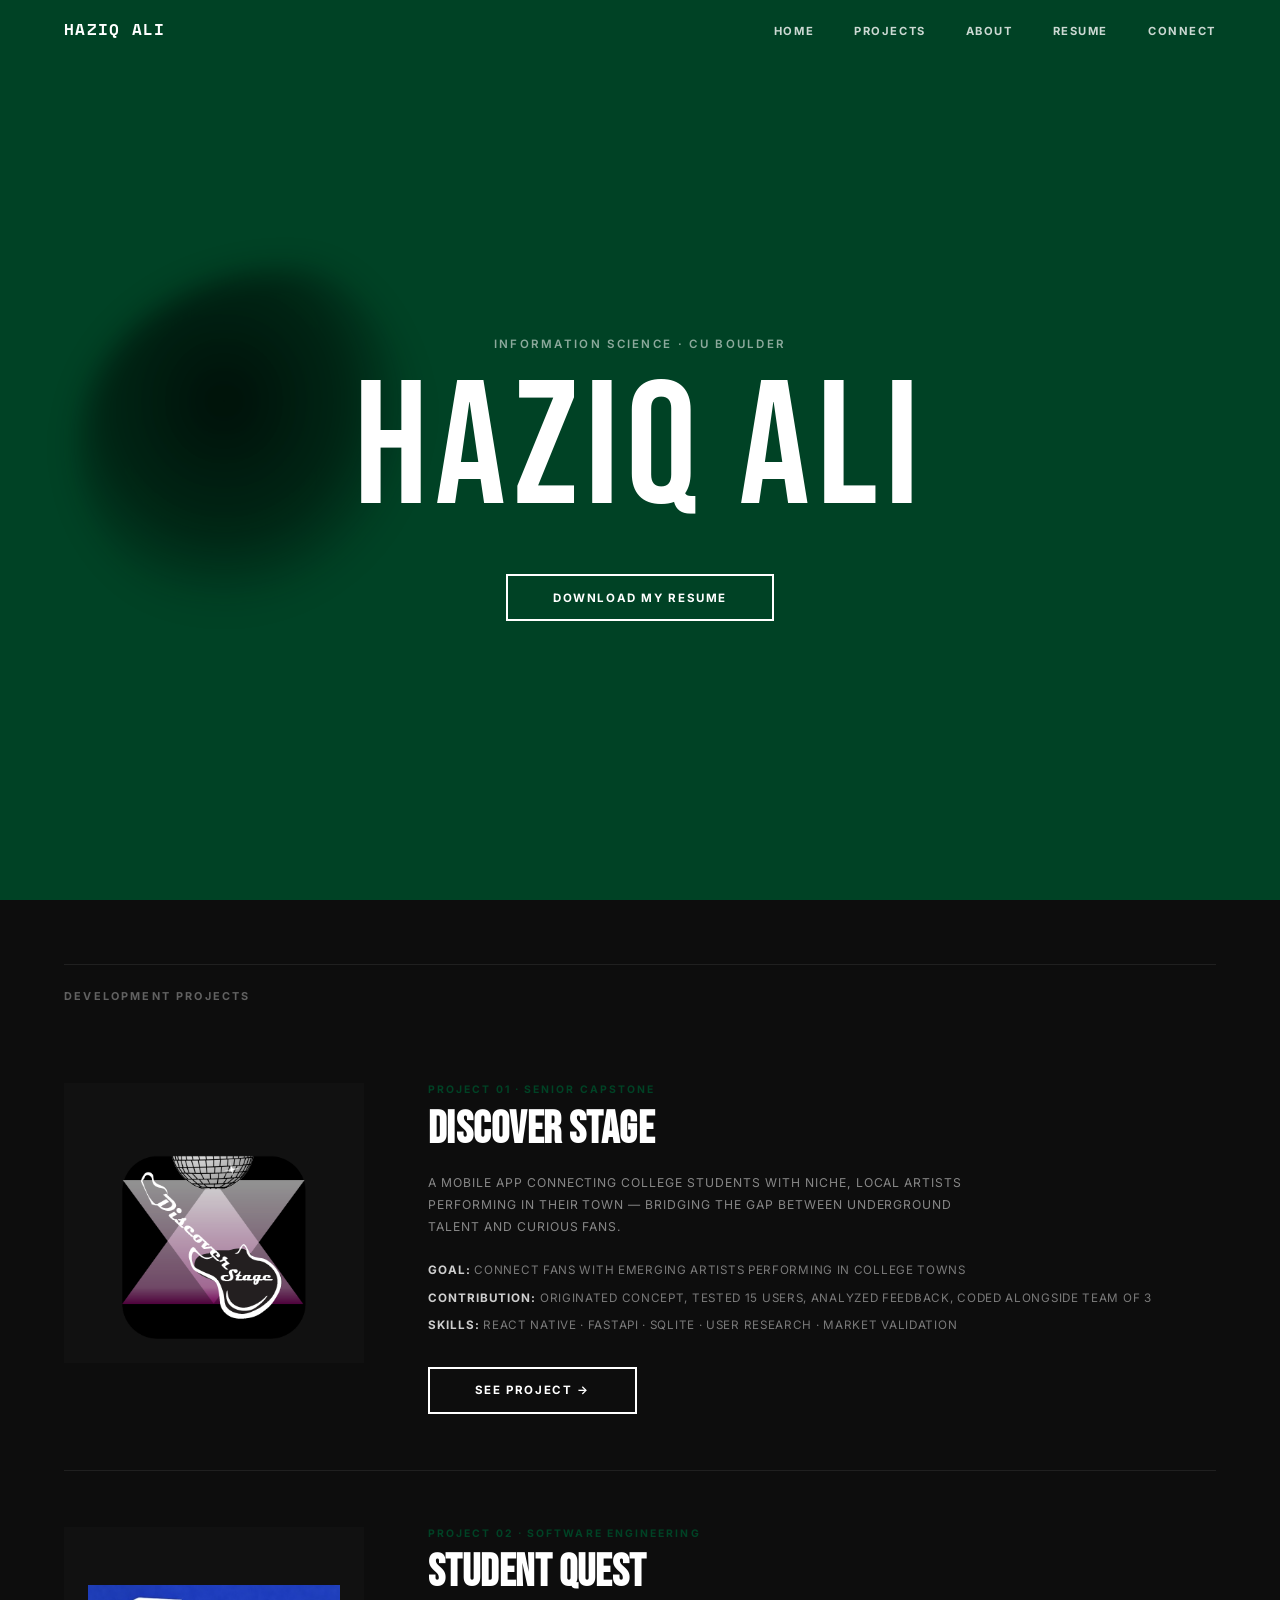
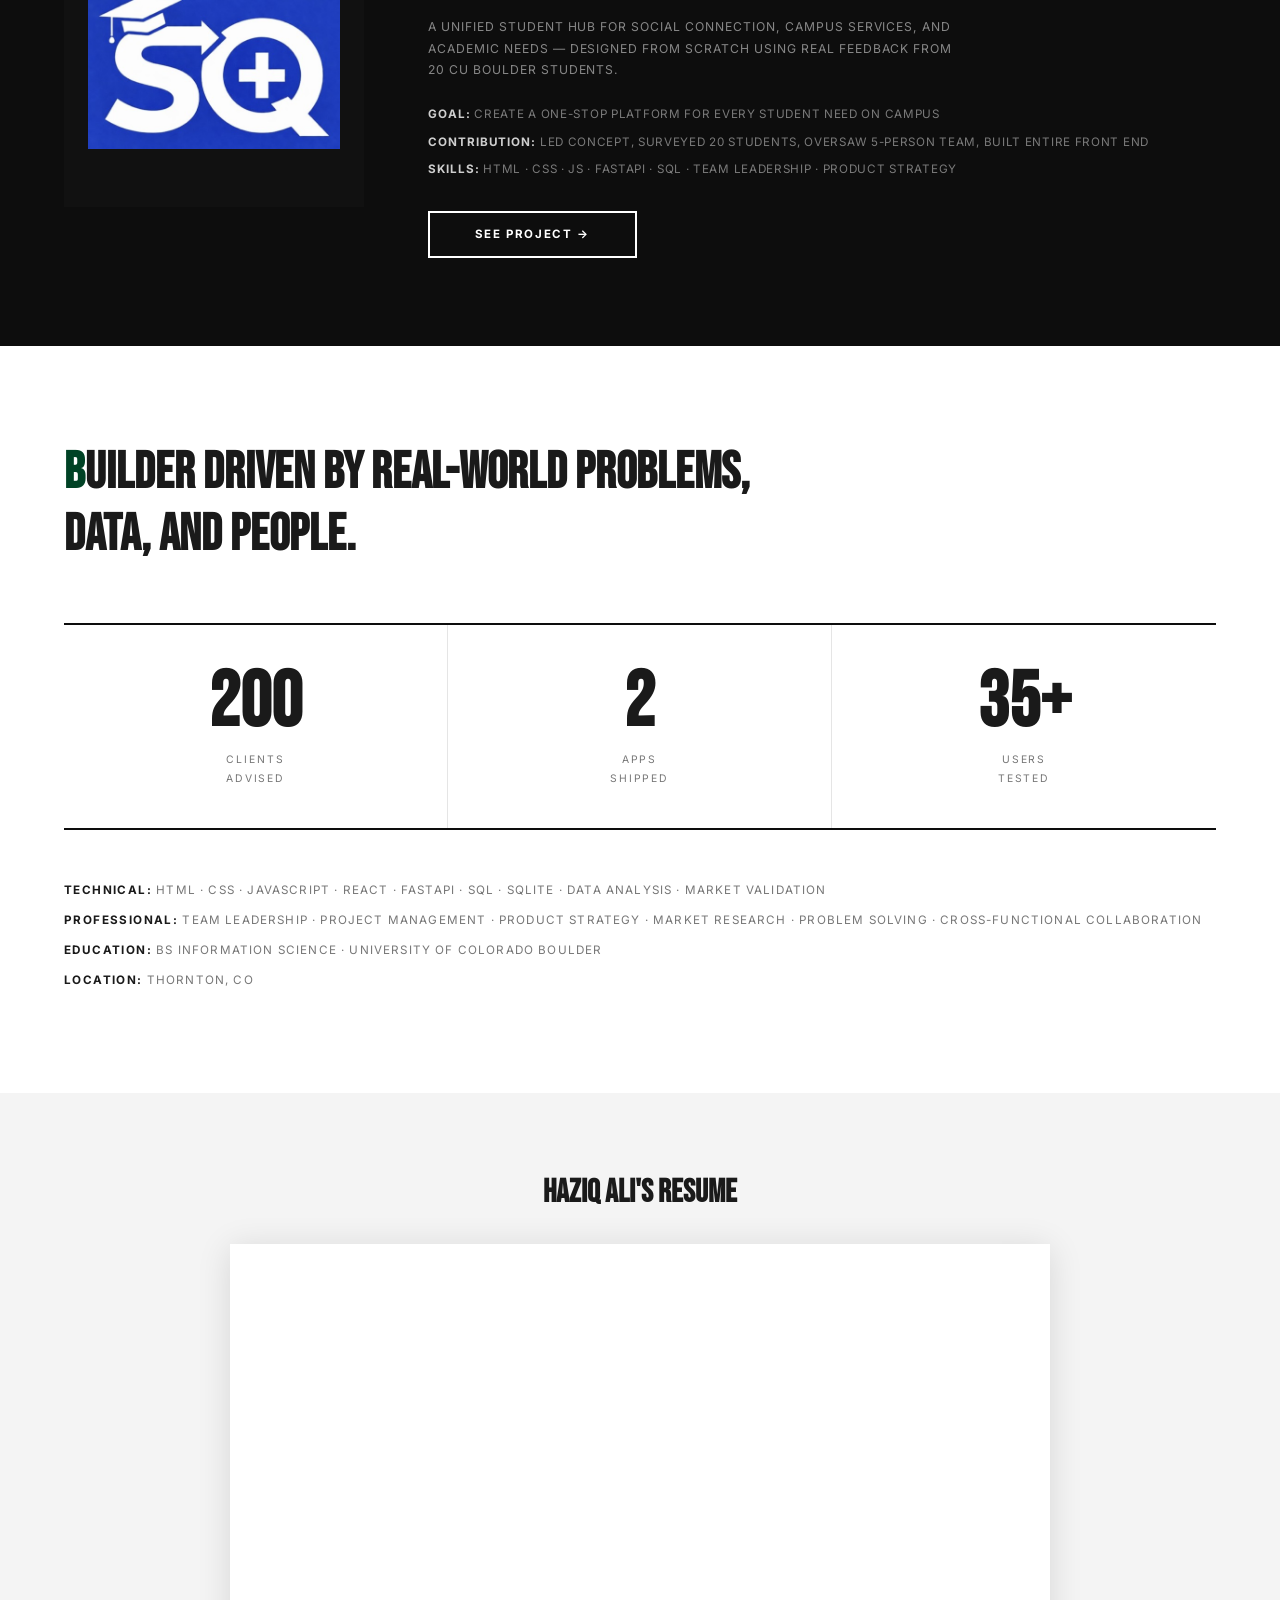
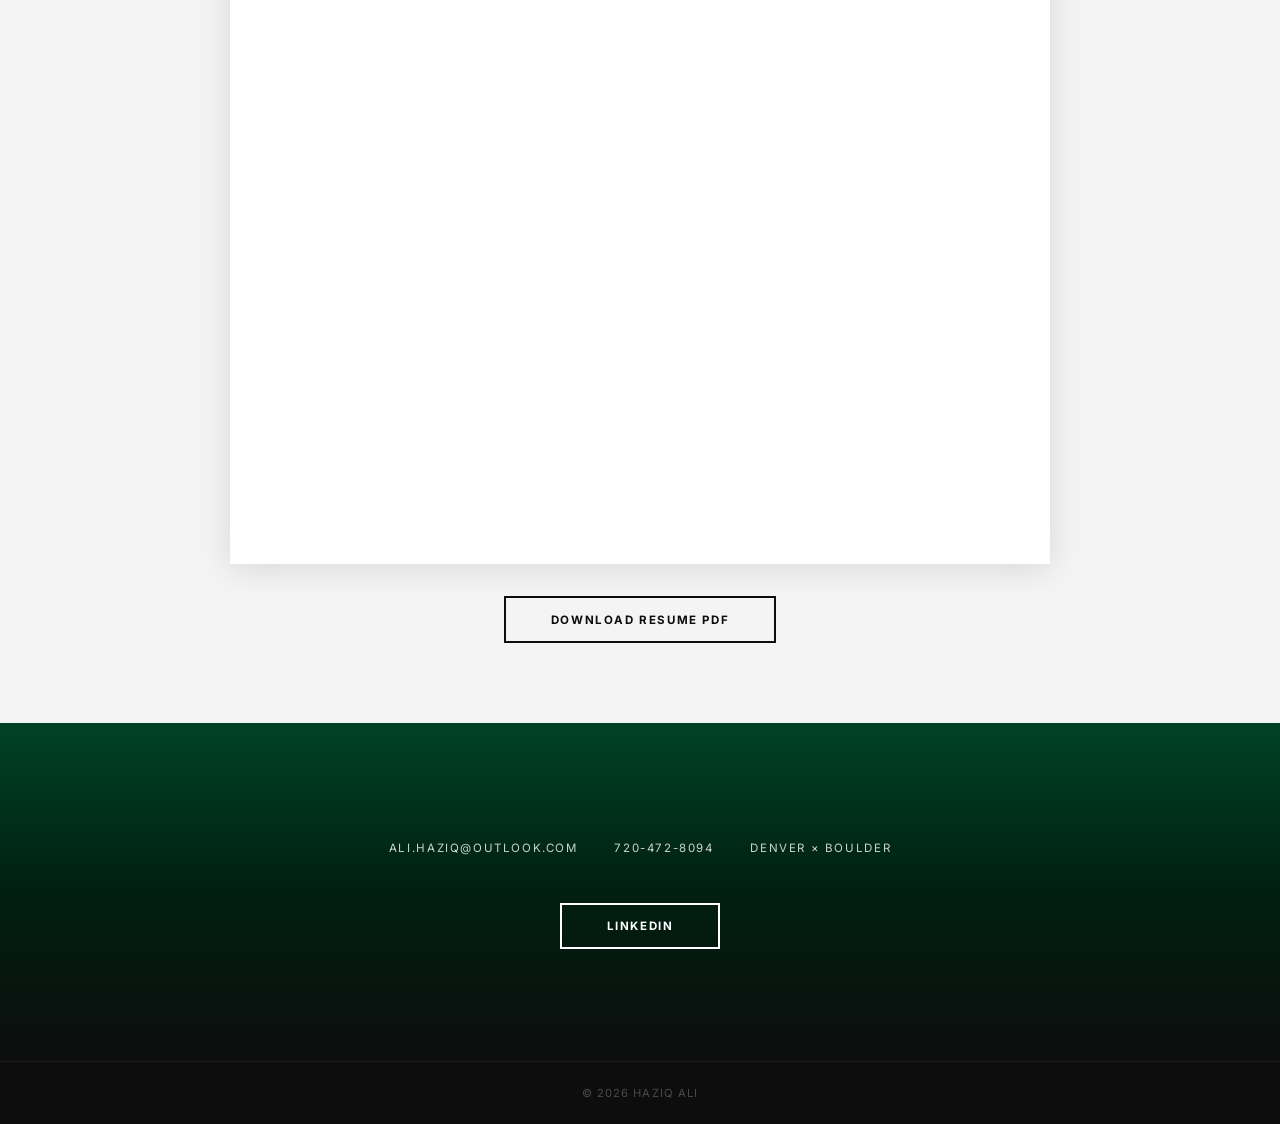
==== index.html @ 98e950be "Initial portfolio — Haziq Ali" ====
<!DOCTYPE html>
<html lang="en">
<head>
  <meta charset="UTF-8">
  <meta name="viewport" content="width=device-width, initial-scale=1.0">
  <title>Haziq Ali — Portfolio</title>
  <link rel="stylesheet" href="style.css">
</head>
<body>

  <!-- NAV -->
  <nav>
    <a href="#home" class="nav-logo">Haziq Ali</a>
    <ul class="nav-links">
      <li><a href="#home">Home</a></li>
      <li><a href="#projects">Projects</a></li>
      <li><a href="#about">About</a></li>
      <li><a href="#resume">Resume</a></li>
      <li><a href="#contact">Connect</a></li>
    </ul>
  </nav>

  <!-- HERO -->
  <section id="home">
    <div class="blob"></div>
    <div class="hero-content">
      <p class="hero-welcome">Information Science · CU Boulder</p>
      <h1 class="hero-name">Haziq Ali</h1>
      <a href="Ali_Haziq_Resume.pdf" download class="btn-outline-white">Download My Resume</a>
    </div>
  </section>

  <!-- PROJECTS -->
  <section id="projects">
    <p class="projects-header">Development Projects</p>

    <!-- Project 01 -->
    <div class="project-row">
      <div class="project-thumb">
        <img src="disco-logo.png" alt="Discover Stage">
      </div>
      <div class="project-info">
        <span class="proj-num">Project 01 · Senior Capstone</span>
        <h2 class="proj-title">Discover Stage</h2>
        <p class="proj-desc">
          A mobile app connecting college students with niche, local artists performing in their town — bridging the gap between underground talent and curious fans.
        </p>
        <div class="proj-meta">
          <p><strong>Goal:</strong> Connect fans with emerging artists performing in college towns</p>
          <p><strong>Contribution:</strong> Originated concept, tested 15 users, analyzed feedback, coded alongside team of 3</p>
          <p><strong>Skills:</strong> React Native · FastAPI · SQLite · User Research · Market Validation</p>
        </div>
        <a href="project-discover-stage.html" class="btn-outline-white">See Project →</a>
      </div>
    </div>

    <hr class="proj-divider">

    <!-- Project 02 -->
    <div class="project-row">
      <div class="project-thumb">
        <img src="cuquest-logo.jpeg" alt="Student Quest">
      </div>
      <div class="project-info">
        <span class="proj-num">Project 02 · Software Engineering</span>
        <h2 class="proj-title">Student Quest</h2>
        <p class="proj-desc">
          A unified student hub for social connection, campus services, and academic needs — designed from scratch using real feedback from 20 CU Boulder students.
        </p>
        <div class="proj-meta">
          <p><strong>Goal:</strong> Create a one-stop platform for every student need on campus</p>
          <p><strong>Contribution:</strong> Led concept, surveyed 20 students, oversaw 5-person team, built entire front end</p>
          <p><strong>Skills:</strong> HTML · CSS · JS · FastAPI · SQL · Team Leadership · Product Strategy</p>
        </div>
        <a href="project-student-quest.html" class="btn-outline-white">See Project →</a>
      </div>
    </div>
  </section>

  <!-- ABOUT -->
  <section id="about">
    <h2 class="about-headline">
      <span class="accent">B</span>uilder driven by real-world problems,<br>data, and people.
    </h2>

    <div class="stats-row">
      <div class="stat-block">
        <span class="stat-num">200</span>
        <span class="stat-lbl">Clients<br>Advised</span>
      </div>
      <div class="stat-block">
        <span class="stat-num">2</span>
        <span class="stat-lbl">Apps<br>Shipped</span>
      </div>
      <div class="stat-block">
        <span class="stat-num">35+</span>
        <span class="stat-lbl">Users<br>Tested</span>
      </div>
    </div>

    <div class="skills-block">
      <p><strong>Technical:</strong> HTML · CSS · JavaScript · React · FastAPI · SQL · SQLite · Data Analysis · Market Validation</p>
      <p><strong>Professional:</strong> Team Leadership · Project Management · Product Strategy · Market Research · Problem Solving · Cross-Functional Collaboration</p>
      <p><strong>Education:</strong> BS Information Science · University of Colorado Boulder</p>
      <p><strong>Location:</strong> Thornton, CO</p>
    </div>
  </section>

  <!-- RESUME -->
  <section id="resume">
    <h2 class="resume-section-title">Haziq Ali's Resume</h2>
    <div class="resume-wrap">
      <iframe src="Ali_Haziq_Resume.pdf" title="Haziq Ali Resume"></iframe>
      <div class="resume-dl">
        <a href="Ali_Haziq_Resume.pdf" download class="btn-outline-dark">Download Resume PDF</a>
      </div>
    </div>
  </section>

  <!-- CONTACT -->
  <section id="contact">
    <div class="contact-info-line">
      <a href="mailto:ali.haziq@outlook.com">ali.haziq@outlook.com</a>
      <a href="tel:7204728094">720-472-8094</a>
      <a href="#">Denver × Boulder</a>
    </div>
    <a href="https://www.linkedin.com/in/haziq1stbond" target="_blank" class="btn-outline-white">LinkedIn</a>
  </section>

  <footer>
    <p>© 2026 Haziq Ali</p>
  </footer>

</body>
</html>
---- style.css ----
/* ===========================
   HAZIQ ALI — Portfolio CSS
   =========================== */

@import url('https://fonts.googleapis.com/css2?family=Bebas+Neue&family=Space+Mono:wght@700&family=Inter:wght@400;500;600;700&display=swap');

:root {
  --green: #004225;
  --green-dark: #001f11;
  --black: #0D0D0D;
  --white: #FFFFFF;
  --gray: #F4F4F4;
  --text: #1A1A1A;
  --muted: #777777;
  --nav-h: 58px;
}

* { margin: 0; padding: 0; box-sizing: border-box; }
html { scroll-behavior: smooth; }

body {
  font-family: 'Inter', -apple-system, sans-serif;
  background: var(--white);
  color: var(--text);
  overflow-x: hidden;
}

/* ---- NAV ---- */
nav {
  position: fixed;
  top: 0; left: 0; right: 0;
  height: var(--nav-h);
  background: var(--green);
  display: flex;
  align-items: center;
  justify-content: space-between;
  padding: 0 5%;
  z-index: 100;
}

.nav-logo {
  font-family: 'Space Mono', monospace;
  font-size: 1rem;
  font-weight: 700;
  color: white;
  text-decoration: none;
  letter-spacing: 0.08em;
  text-transform: uppercase;
}

.nav-links {
  display: flex;
  gap: 2.5rem;
  list-style: none;
}

.nav-links a {
  color: rgba(255,255,255,0.8);
  text-decoration: none;
  font-size: 0.7rem;
  font-weight: 700;
  letter-spacing: 0.14em;
  text-transform: uppercase;
  transition: color 0.2s;
}

.nav-links a:hover { color: white; }

/* ---- HERO ---- */
#home {
  min-height: 100vh;
  padding-top: var(--nav-h);
  background: var(--green);
  display: flex;
  align-items: center;
  justify-content: center;
  position: relative;
  overflow: hidden;
  text-align: center;
}

.blob {
  position: absolute;
  left: 6%;
  top: 50%;
  transform: translateY(-52%);
  width: 350px;
  height: 350px;
  background: radial-gradient(ellipse at 42% 38%, rgba(0,0,0,0.75) 0%, rgba(0,10,5,0.5) 42%, transparent 68%);
  border-radius: 62% 38% 55% 45% / 52% 64% 36% 48%;
  filter: blur(14px);
  pointer-events: none;
}

.hero-content {
  position: relative;
  z-index: 1;
}

.hero-welcome {
  font-family: 'Inter', sans-serif;
  font-size: 0.72rem;
  font-weight: 600;
  letter-spacing: 0.2em;
  text-transform: uppercase;
  color: rgba(255,255,255,0.55);
  margin-bottom: 1rem;
}

.hero-name {
  font-family: 'Bebas Neue', sans-serif;
  font-size: clamp(5rem, 14vw, 11rem);
  font-weight: 400;
  color: white;
  line-height: 0.95;
  letter-spacing: 0.04em;
  margin-bottom: 2.5rem;
}

.btn-outline-white {
  display: inline-block;
  border: 2px solid white;
  color: white;
  background: transparent;
  padding: 0.9rem 2.8rem;
  font-family: 'Inter', sans-serif;
  font-size: 0.72rem;
  font-weight: 700;
  letter-spacing: 0.14em;
  text-transform: uppercase;
  text-decoration: none;
  transition: all 0.22s;
  cursor: pointer;
}

.btn-outline-white:hover {
  background: white;
  color: var(--green);
}

/* ---- PROJECTS ---- */
#projects {
  background: var(--black);
  padding: 4rem 5% 2rem;
  color: white;
}

.projects-header {
  font-size: 0.68rem;
  letter-spacing: 0.2em;
  text-transform: uppercase;
  color: rgba(255,255,255,0.35);
  font-weight: 700;
  margin-bottom: 1.5rem;
  border-top: 1px solid rgba(255,255,255,0.08);
  padding-top: 1.5rem;
}

.project-row {
  display: flex;
  gap: 4rem;
  align-items: flex-start;
  padding: 3.5rem 0;
}

.project-thumb {
  width: 300px;
  min-width: 300px;
  height: 280px;
  background: #1c1c1c;
  overflow: hidden;
  flex-shrink: 0;
}

.project-thumb img {
  width: 100%;
  height: 100%;
  object-fit: contain;
  background: #111;
  padding: 1.5rem;
  filter: grayscale(15%);
  transition: filter 0.3s;
}

.project-row:hover .project-thumb img { filter: grayscale(0%); }

.project-info { flex: 1; }

.proj-num {
  display: block;
  font-size: 0.65rem;
  letter-spacing: 0.2em;
  text-transform: uppercase;
  color: var(--green);
  font-weight: 700;
  margin-bottom: 0.6rem;
}

.proj-title {
  font-family: 'Bebas Neue', sans-serif;
  font-size: clamp(2rem, 3.5vw, 3.2rem);
  font-weight: 800;
  color: white;
  text-transform: uppercase;
  letter-spacing: 0.01em;
  line-height: 1.05;
  margin-bottom: 1.2rem;
}

.proj-desc {
  font-size: 0.76rem;
  letter-spacing: 0.08em;
  text-transform: uppercase;
  color: rgba(255,255,255,0.5);
  line-height: 1.8;
  margin-bottom: 1.5rem;
  max-width: 540px;
}

.proj-meta {
  margin-bottom: 2rem;
}

.proj-meta p {
  font-size: 0.73rem;
  letter-spacing: 0.06em;
  text-transform: uppercase;
  color: rgba(255,255,255,0.45);
  margin-bottom: 0.55rem;
  line-height: 1.6;
}

.proj-meta strong {
  color: rgba(255,255,255,0.8);
  letter-spacing: 0.08em;
}

.proj-divider {
  border: none;
  border-top: 1px solid rgba(255,255,255,0.08);
  margin: 0;
}

/* ---- ABOUT ---- */
#about {
  background: var(--white);
  padding: 6rem 5%;
  color: var(--text);
}

.about-headline {
  font-family: 'Bebas Neue', sans-serif;
  font-size: clamp(2rem, 4vw, 3.4rem);
  font-weight: 700;
  line-height: 1.22;
  margin-bottom: 3.5rem;
  max-width: 820px;
}

.about-headline .accent { color: var(--green); }

.stats-row {
  display: grid;
  grid-template-columns: repeat(3, 1fr);
  gap: 0;
  border-top: 2px solid var(--black);
  border-bottom: 2px solid var(--black);
  margin-bottom: 3rem;
}

.stat-block {
  text-align: center;
  padding: 2.5rem 1rem;
  border-right: 1px solid rgba(0,0,0,0.1);
}

.stat-block:last-child { border-right: none; }

.stat-num {
  font-family: 'Bebas Neue', sans-serif;
  font-size: clamp(3rem, 6vw, 5rem);
  font-weight: 900;
  color: var(--text);
  line-height: 1;
  display: block;
}

.stat-lbl {
  display: block;
  font-size: 0.65rem;
  letter-spacing: 0.18em;
  text-transform: uppercase;
  color: var(--muted);
  margin-top: 0.6rem;
  line-height: 1.8;
}

.skills-block {
  margin-top: 0.5rem;
}

.skills-block p {
  font-size: 0.73rem;
  letter-spacing: 0.1em;
  text-transform: uppercase;
  color: var(--muted);
  line-height: 2.2;
  margin-bottom: 0.25rem;
}

.skills-block strong {
  color: var(--text);
  letter-spacing: 0.12em;
}

/* ---- RESUME ---- */
#resume {
  background: var(--gray);
  padding: 5rem 5%;
}

.resume-section-title {
  font-family: 'Bebas Neue', sans-serif;
  font-size: 2rem;
  font-weight: 700;
  text-align: center;
  margin-bottom: 2rem;
  color: var(--text);
}

.resume-wrap {
  max-width: 820px;
  margin: 0 auto;
}

.resume-wrap iframe {
  width: 100%;
  height: 920px;
  border: none;
  display: block;
  background: white;
  box-shadow: 0 4px 32px rgba(0,0,0,0.12);
}

.resume-dl {
  text-align: center;
  margin-top: 2rem;
}

.btn-outline-dark {
  display: inline-block;
  border: 2px solid var(--black);
  color: var(--black);
  background: transparent;
  padding: 0.9rem 2.8rem;
  font-size: 0.72rem;
  font-weight: 700;
  letter-spacing: 0.14em;
  text-transform: uppercase;
  text-decoration: none;
  transition: all 0.22s;
  cursor: pointer;
}

.btn-outline-dark:hover {
  background: var(--black);
  color: white;
}

/* ---- CONTACT ---- */
#contact {
  background: linear-gradient(to bottom, var(--green) 0%, var(--green-dark) 50%, var(--black) 100%);
  padding: 7rem 5%;
  text-align: center;
  color: white;
}

.contact-info-line {
  font-size: 0.72rem;
  letter-spacing: 0.14em;
  text-transform: uppercase;
  color: rgba(255,255,255,0.8);
  margin-bottom: 2.5rem;
  line-height: 2.4;
}

.contact-info-line a {
  color: rgba(255,255,255,0.8);
  text-decoration: none;
  margin: 0 1rem;
  transition: color 0.2s;
}

.contact-info-line a:hover { color: white; }

/* ---- FOOTER ---- */
footer {
  background: var(--black);
  padding: 1.5rem 5%;
  text-align: center;
  color: rgba(255,255,255,0.25);
  font-size: 0.7rem;
  letter-spacing: 0.1em;
  text-transform: uppercase;
  border-top: 1px solid rgba(255,255,255,0.06);
}

/* ---- PROJECT DETAIL PAGE ---- */
.detail-hero {
  min-height: 55vh;
  padding-top: var(--nav-h);
  background: var(--black);
  display: flex;
  flex-direction: column;
  justify-content: flex-end;
  padding-bottom: 5rem;
  padding-left: 5%;
  padding-right: 5%;
  position: relative;
  overflow: hidden;
}

.detail-pink-bar {
  position: absolute;
  top: var(--nav-h);
  left: 0;
  width: 5px;
  height: calc(100% - var(--nav-h));
  background: var(--green);
}

.back-link {
  display: inline-flex;
  align-items: center;
  gap: 0.5rem;
  color: rgba(255,255,255,0.45);
  text-decoration: none;
  font-size: 0.68rem;
  font-weight: 700;
  letter-spacing: 0.14em;
  text-transform: uppercase;
  margin-bottom: 3rem;
  transition: color 0.2s;
  margin-top: 3rem;
}

.back-link:hover { color: var(--green); }

.detail-tag {
  font-size: 0.65rem;
  letter-spacing: 0.18em;
  text-transform: uppercase;
  color: var(--green);
  font-weight: 700;
  margin-bottom: 1rem;
}

.detail-title {
  font-family: 'Bebas Neue', sans-serif;
  font-size: clamp(3.5rem, 8vw, 7rem);
  font-weight: 900;
  color: white;
  text-transform: uppercase;
  letter-spacing: -0.01em;
  line-height: 0.95;
  margin-bottom: 1.5rem;
}

.detail-sub {
  font-size: 0.78rem;
  letter-spacing: 0.1em;
  text-transform: uppercase;
  color: rgba(255,255,255,0.45);
  max-width: 500px;
  line-height: 1.8;
}

/* Detail content */
.detail-content {
  background: var(--white);
  padding: 5rem 5%;
}

.detail-sections {
  max-width: 900px;
  margin: 0 auto;
  display: flex;
  flex-direction: column;
  gap: 0;
}

.detail-block {
  padding: 3rem 0;
  border-bottom: 1px solid rgba(0,0,0,0.08);
  display: grid;
  grid-template-columns: 180px 1fr;
  gap: 3rem;
  align-items: start;
}

.detail-block:last-child { border-bottom: none; }

.detail-block-label {
  font-size: 0.65rem;
  letter-spacing: 0.2em;
  text-transform: uppercase;
  font-weight: 700;
  color: var(--green);
  padding-top: 0.2rem;
}

.detail-block-content h2 {
  font-family: 'Bebas Neue', sans-serif;
  font-size: 1.6rem;
  font-weight: 800;
  margin-bottom: 1rem;
  text-transform: uppercase;
  letter-spacing: 0.01em;
}

.detail-block-content p,
.detail-block-content li {
  font-size: 0.78rem;
  letter-spacing: 0.07em;
  text-transform: uppercase;
  color: var(--muted);
  line-height: 1.9;
}

.detail-block-content ul {
  list-style: none;
  display: flex;
  flex-direction: column;
  gap: 0.4rem;
}

.detail-block-content li::before {
  content: '— ';
  color: var(--green);
}

.skills-tags {
  display: flex;
  flex-wrap: wrap;
  gap: 0.5rem;
  margin-top: 0.5rem;
}

.stag {
  display: inline-block;
  border: 1px solid rgba(0,0,0,0.2);
  padding: 0.4rem 1rem;
  font-size: 0.65rem;
  font-weight: 700;
  letter-spacing: 0.12em;
  text-transform: uppercase;
  color: var(--text);
  transition: all 0.2s;
}

.stag:hover {
  background: var(--green);
  border-color: var(--green);
  color: white;
}

.detail-imgs {
  display: grid;
  grid-template-columns: repeat(auto-fit, minmax(200px, 1fr));
  gap: 1rem;
  margin-top: 0.5rem;
}

.dimg {
  aspect-ratio: 4/3;
  background: var(--gray);
  overflow: hidden;
  display: flex;
  align-items: center;
  justify-content: center;
}

.dimg img {
  width: 100%;
  height: 100%;
  object-fit: contain;
  padding: 1rem;
}

.dimg-placeholder {
  font-size: 0.62rem;
  letter-spacing: 0.12em;
  text-transform: uppercase;
  color: var(--muted);
  text-align: center;
  padding: 1rem;
}

.single-logo {
  width: 220px;
  height: 220px;
  background: var(--gray);
  display: flex;
  align-items: center;
  justify-content: center;
  margin-bottom: 1.5rem;
}

.single-logo img {
  width: 100%;
  height: 100%;
  object-fit: contain;
  padding: 1rem;
}

.github-btn {
  display: inline-block;
  margin-top: 0;
}

.detail-back {
  text-align: center;
  margin-top: 4rem;
}

/* ---- RESPONSIVE ---- */
@media (max-width: 900px) {
  .project-row { flex-direction: column; gap: 2rem; }
  .project-thumb { width: 100%; min-width: unset; height: 200px; }
  .stats-row { grid-template-columns: repeat(3, 1fr); }
  .detail-block { grid-template-columns: 1fr; gap: 1rem; }
  .nav-links { display: none; }
}

@media (max-width: 600px) {
  .stats-row { grid-template-columns: 1fr; }
  .stat-block { border-right: none; border-bottom: 1px solid rgba(0,0,0,0.1); }
  .stat-block:last-child { border-bottom: none; }
  .blob { display: none; }
}
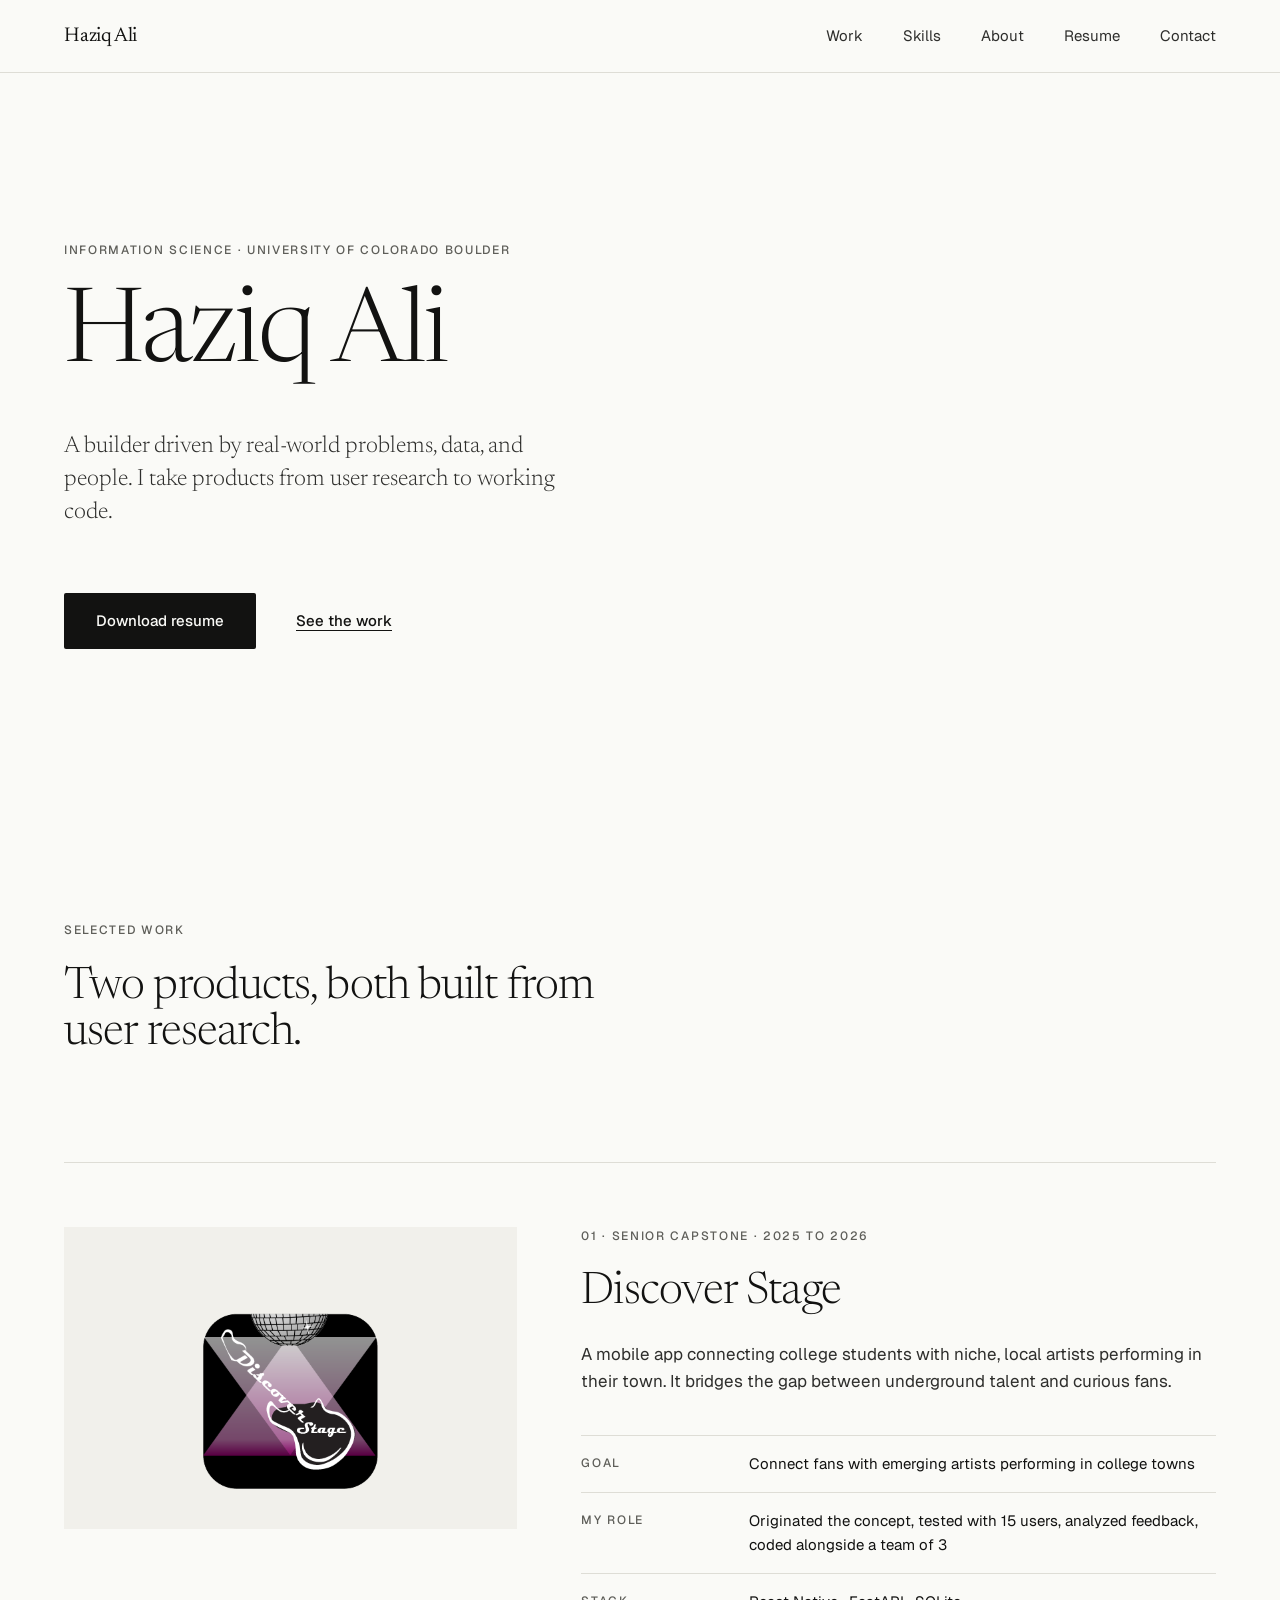
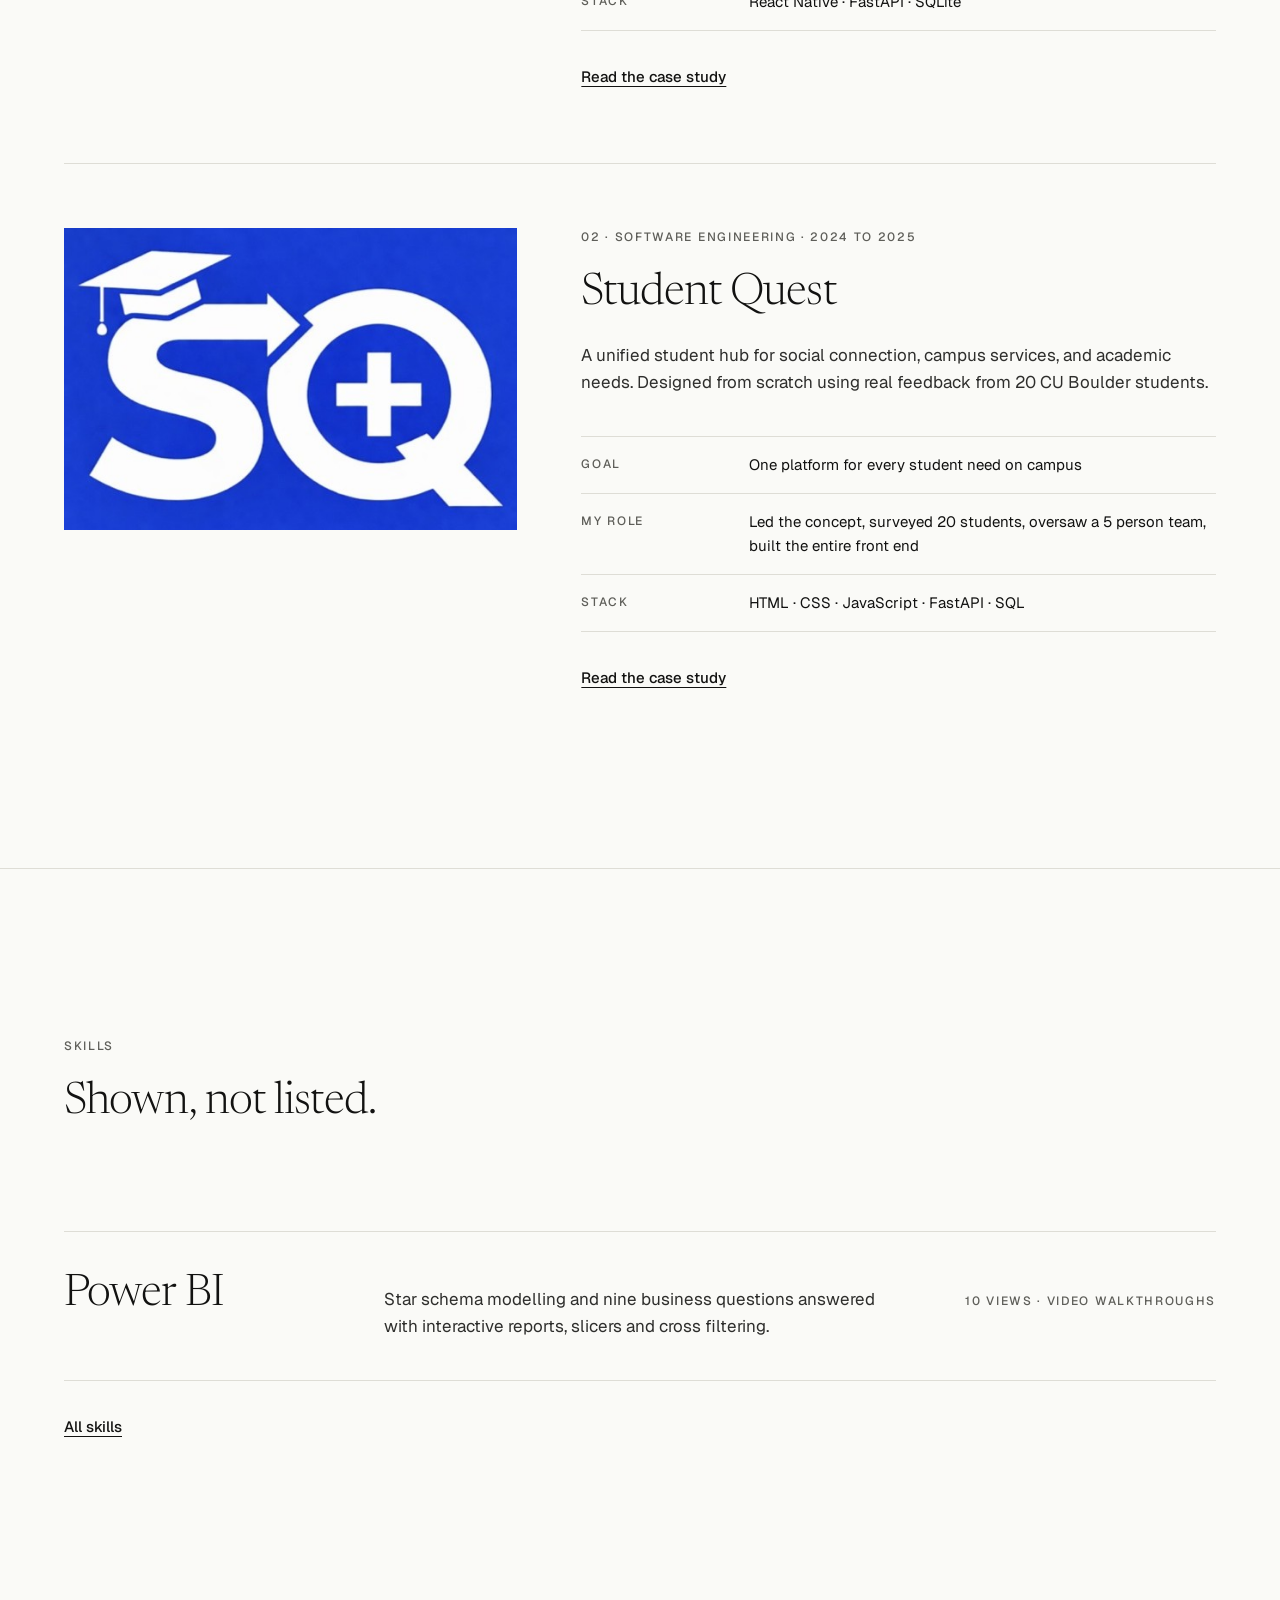
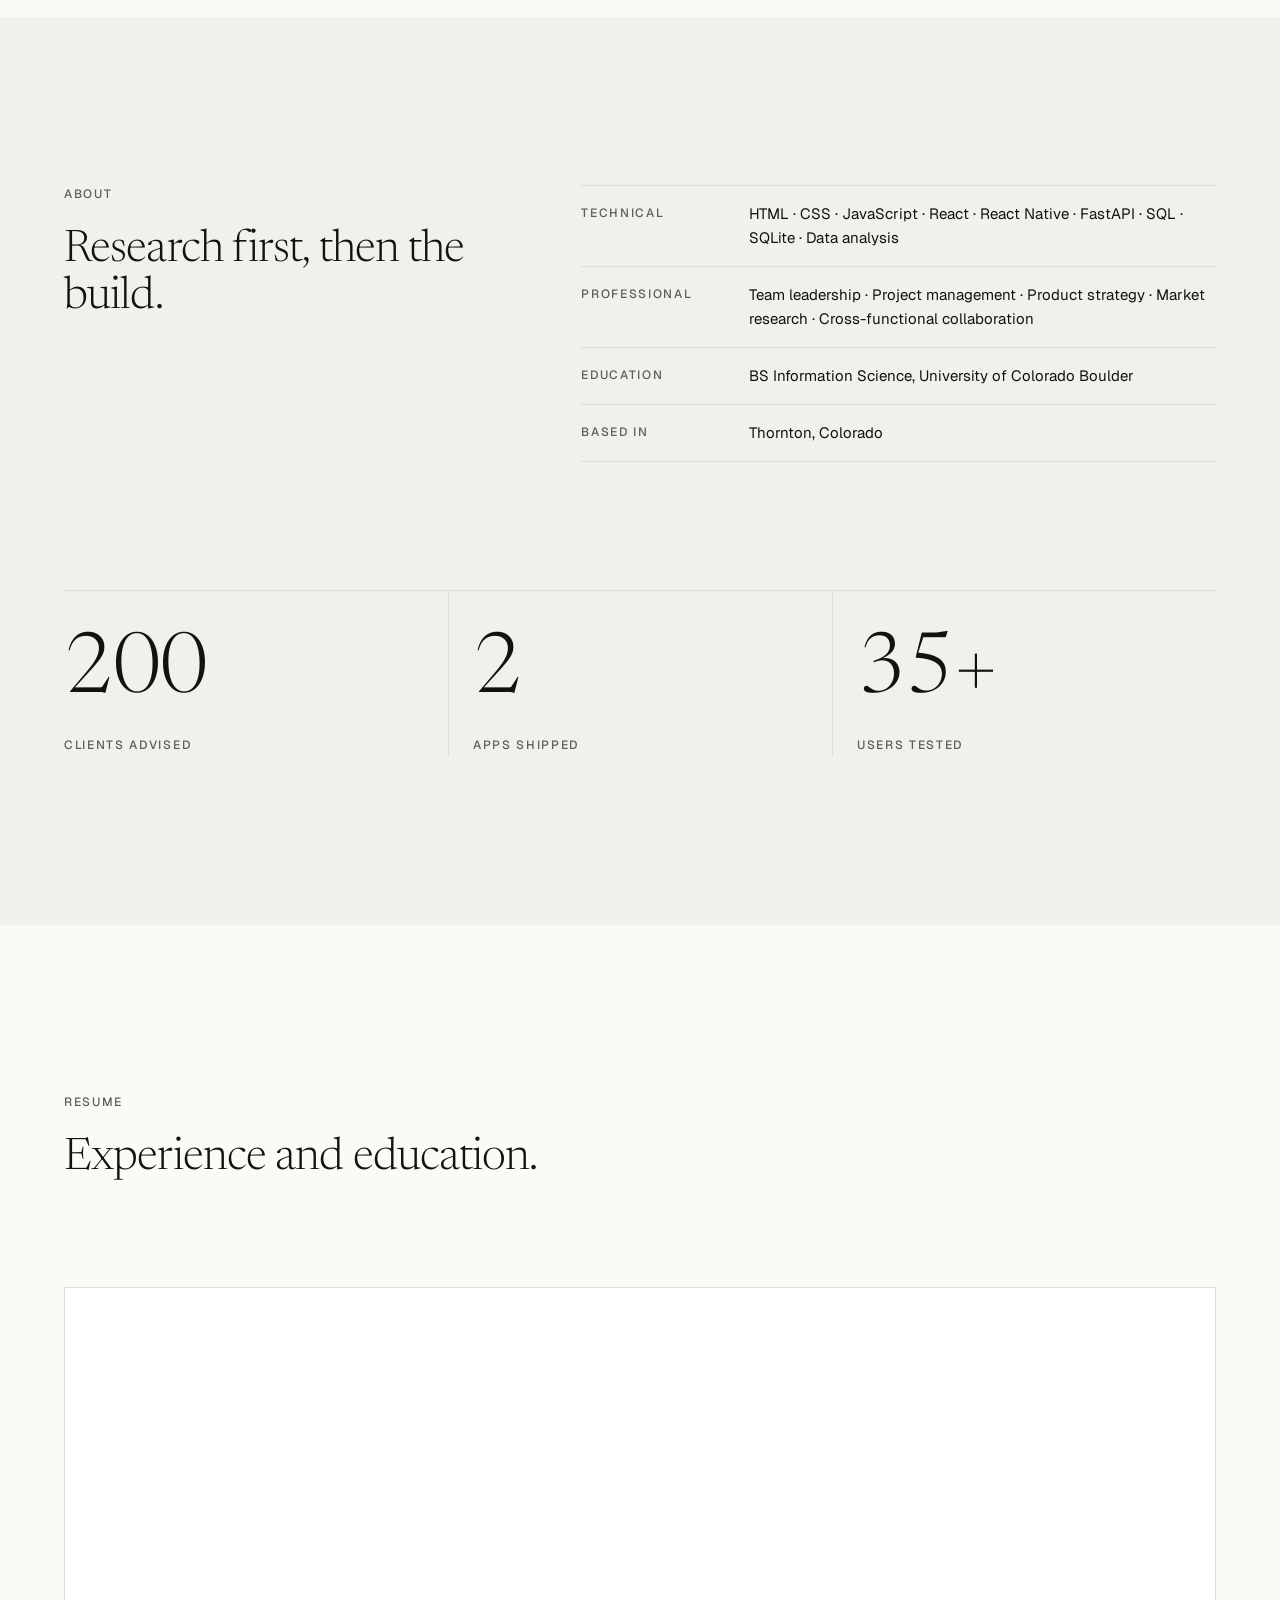
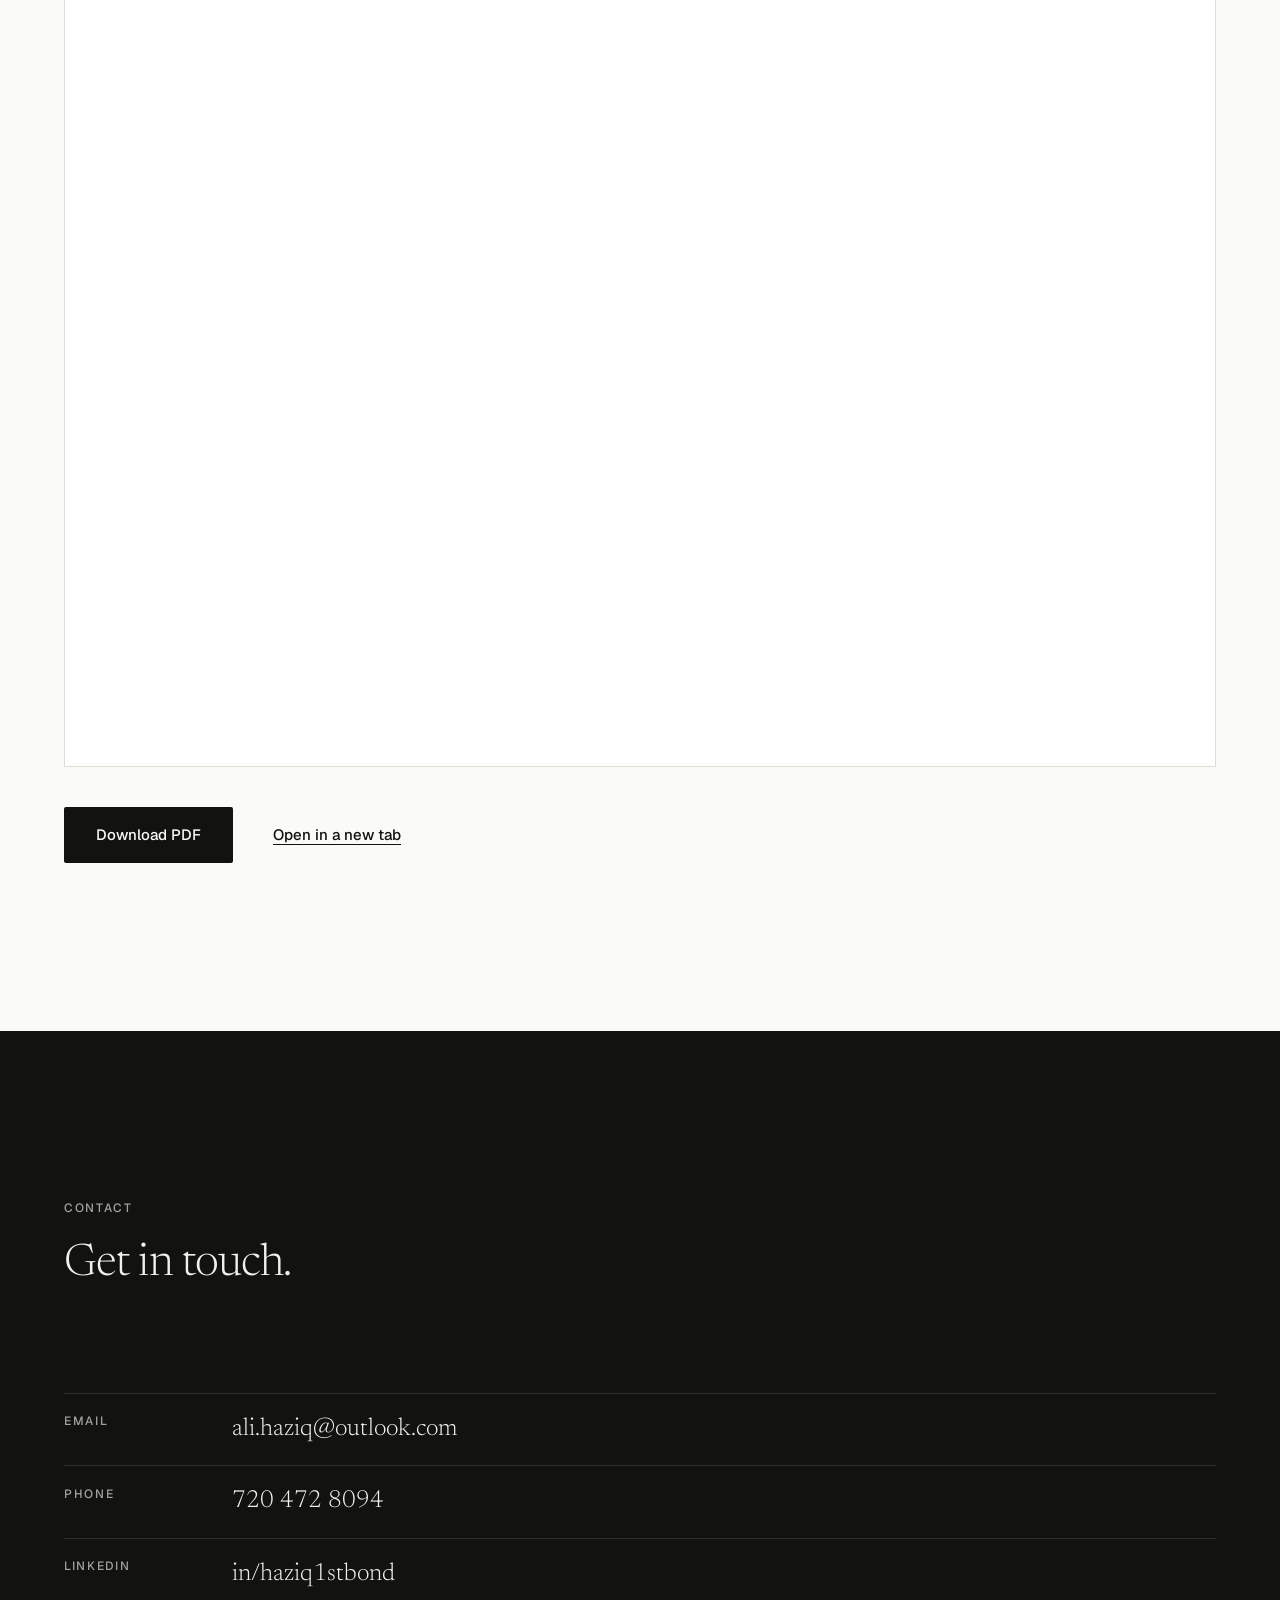
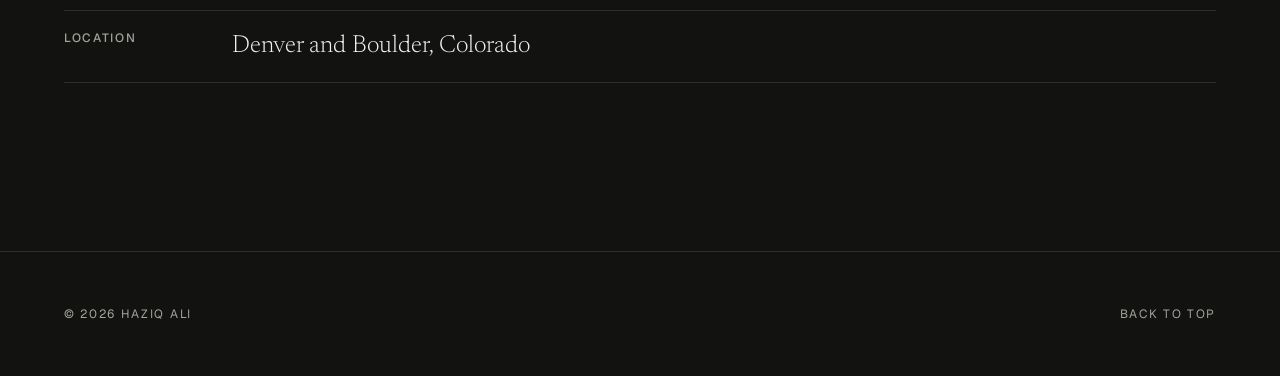
==== commit bc38b973: "Redesign portfolio and add Power BI skills page Restyle every page to an editorial design system (se" ====
--- a/index.html
+++ b/index.html
@@ -3,133 +3,174 @@
 <head>
   <meta charset="UTF-8">
   <meta name="viewport" content="width=device-width, initial-scale=1.0">
-  <title>Haziq Ali — Portfolio</title>
+  <title>Haziq Ali · Portfolio</title>
+  <meta name="description" content="Haziq Ali, Information Science at CU Boulder. Product work from user research to working code.">
+  <link rel="preconnect" href="https://fonts.googleapis.com">
+  <link rel="preconnect" href="https://fonts.gstatic.com" crossorigin>
+  <link rel="stylesheet" href="https://fonts.googleapis.com/css2?family=Geist:wght@400;500&family=Newsreader:ital,opsz,wght@0,6..72,300;0,6..72,400;1,6..72,300&display=swap">
   <link rel="stylesheet" href="style.css">
 </head>
 <body>
 
-  <!-- NAV -->
-  <nav>
-    <a href="#home" class="nav-logo">Haziq Ali</a>
-    <ul class="nav-links">
-      <li><a href="#home">Home</a></li>
-      <li><a href="#projects">Projects</a></li>
-      <li><a href="#about">About</a></li>
-      <li><a href="#resume">Resume</a></li>
-      <li><a href="#contact">Connect</a></li>
-    </ul>
-  </nav>
+  <header class="site-header">
+    <div class="container">
+      <a href="#top" class="site-name">Haziq Ali</a>
+      <nav class="site-nav" aria-label="Primary">
+        <ul>
+          <li><a href="#work">Work</a></li>
+          <li><a href="skills.html">Skills</a></li>
+          <li><a href="#about">About</a></li>
+          <li><a href="#resume">Resume</a></li>
+          <li><a href="#contact">Contact</a></li>
+        </ul>
+      </nav>
+    </div>
+  </header>
 
-  <!-- HERO -->
-  <section id="home">
-    <div class="blob"></div>
-    <div class="hero-content">
-      <p class="hero-welcome">Information Science · CU Boulder</p>
-      <h1 class="hero-name">Haziq Ali</h1>
-      <a href="Ali_Haziq_Resume.pdf" download class="btn-outline-white">Download My Resume</a>
-    </div>
-  </section>
+  <main id="top">
 
-  <!-- PROJECTS -->
-  <section id="projects">
-    <p class="projects-header">Development Projects</p>
+    <section class="hero container">
+      <p class="eyebrow">Information Science · University of Colorado Boulder</p>
+      <h1 class="display">Haziq Ali</h1>
+      <p class="lede">A builder driven by real-world problems, data, and people. I take products from user research to working code.</p>
+      <div class="actions">
+        <a href="Ali_Haziq_Resume.pdf" download class="btn">Download resume</a>
+        <a href="#work" class="link">See the work</a>
+      </div>
+    </section>
 
-    <!-- Project 01 -->
-    <div class="project-row">
-      <div class="project-thumb">
-        <img src="disco-logo.png" alt="Discover Stage">
+    <section id="work" class="section">
+      <div class="container">
+        <header class="section-head reveal">
+          <p class="eyebrow">Selected work</p>
+          <h2 class="title">Two products, both built from user research.</h2>
+        </header>
+
+        <article class="project reveal">
+          <a href="project-discover-stage.html" class="project-media" tabindex="-1" aria-hidden="true">
+            <img src="disco-logo.png" alt="">
+          </a>
+          <div>
+            <p class="eyebrow">01 · Senior capstone · 2025 to 2026</p>
+            <h3 class="title"><a href="project-discover-stage.html">Discover Stage</a></h3>
+            <p class="prose">A mobile app connecting college students with niche, local artists performing in their town. It bridges the gap between underground talent and curious fans.</p>
+            <dl class="spec">
+              <div><dt>Goal</dt><dd>Connect fans with emerging artists performing in college towns</dd></div>
+              <div><dt>My role</dt><dd>Originated the concept, tested with 15 users, analyzed feedback, coded alongside a team of 3</dd></div>
+              <div><dt>Stack</dt><dd>React Native · FastAPI · SQLite</dd></div>
+            </dl>
+            <a href="project-discover-stage.html" class="link">Read the case study</a>
+          </div>
+        </article>
+
+        <article class="project reveal">
+          <a href="project-student-quest.html" class="project-media project-media--cover" tabindex="-1" aria-hidden="true">
+            <img src="cuquest-logo.jpeg" alt="">
+          </a>
+          <div>
+            <p class="eyebrow">02 · Software engineering · 2024 to 2025</p>
+            <h3 class="title"><a href="project-student-quest.html">Student Quest</a></h3>
+            <p class="prose">A unified student hub for social connection, campus services, and academic needs. Designed from scratch using real feedback from 20 CU Boulder students.</p>
+            <dl class="spec">
+              <div><dt>Goal</dt><dd>One platform for every student need on campus</dd></div>
+              <div><dt>My role</dt><dd>Led the concept, surveyed 20 students, oversaw a 5 person team, built the entire front end</dd></div>
+              <div><dt>Stack</dt><dd>HTML · CSS · JavaScript · FastAPI · SQL</dd></div>
+            </dl>
+            <a href="project-student-quest.html" class="link">Read the case study</a>
+          </div>
+        </article>
       </div>
-      <div class="project-info">
-        <span class="proj-num">Project 01 · Senior Capstone</span>
-        <h2 class="proj-title">Discover Stage</h2>
-        <p class="proj-desc">
-          A mobile app connecting college students with niche, local artists performing in their town — bridging the gap between underground talent and curious fans.
-        </p>
-        <div class="proj-meta">
-          <p><strong>Goal:</strong> Connect fans with emerging artists performing in college towns</p>
-          <p><strong>Contribution:</strong> Originated concept, tested 15 users, analyzed feedback, coded alongside team of 3</p>
-          <p><strong>Skills:</strong> React Native · FastAPI · SQLite · User Research · Market Validation</p>
+    </section>
+
+    <section id="skills" class="section">
+      <div class="container">
+        <header class="section-head reveal">
+          <p class="eyebrow">Skills</p>
+          <h2 class="title">Shown, not listed.</h2>
+        </header>
+        <ul class="skill-list reveal">
+          <li>
+            <a href="skill-power-bi.html" class="skill-row">
+              <h3 class="title">Power BI</h3>
+              <p class="prose">Star schema modelling and nine business questions answered with interactive reports, slicers and cross filtering.</p>
+              <p class="eyebrow">10 views · Video walkthroughs</p>
+            </a>
+          </li>
+        </ul>
+        <a href="skills.html" class="link">All skills</a>
+      </div>
+    </section>
+
+    <section id="about" class="section section--surface">
+      <div class="container">
+        <div class="about-grid reveal">
+          <div>
+            <p class="eyebrow">About</p>
+            <h2 class="title">Research first, then the build.</h2>
+          </div>
+          <dl class="spec">
+            <div><dt>Technical</dt><dd>HTML · CSS · JavaScript · React · React Native · FastAPI · SQL · SQLite · Data analysis</dd></div>
+            <div><dt>Professional</dt><dd>Team leadership · Project management · Product strategy · Market research · Cross-functional collaboration</dd></div>
+            <div><dt>Education</dt><dd>BS Information Science, University of Colorado Boulder</dd></div>
+            <div><dt>Based in</dt><dd>Thornton, Colorado</dd></div>
+          </dl>
         </div>
-        <a href="project-discover-stage.html" class="btn-outline-white">See Project →</a>
+
+        <div class="stats reveal">
+          <div class="stat">
+            <span class="stat-num">200</span>
+            <span class="stat-label">Clients advised</span>
+          </div>
+          <div class="stat">
+            <span class="stat-num">2</span>
+            <span class="stat-label">Apps shipped</span>
+          </div>
+          <div class="stat">
+            <span class="stat-num">35+</span>
+            <span class="stat-label">Users tested</span>
+          </div>
+        </div>
       </div>
-    </div>
+    </section>
 
-    <hr class="proj-divider">
+    <section id="resume" class="section">
+      <div class="container">
+        <header class="section-head reveal">
+          <p class="eyebrow">Resume</p>
+          <h2 class="title">Experience and education.</h2>
+        </header>
+        <iframe class="resume-frame" src="Ali_Haziq_Resume.pdf" title="Haziq Ali resume"></iframe>
+        <div class="actions">
+          <a href="Ali_Haziq_Resume.pdf" download class="btn">Download PDF</a>
+          <a href="Ali_Haziq_Resume.pdf" target="_blank" rel="noopener" class="link">Open in a new tab</a>
+        </div>
+      </div>
+    </section>
 
-    <!-- Project 02 -->
-    <div class="project-row">
-      <div class="project-thumb">
-        <img src="cuquest-logo.jpeg" alt="Student Quest">
+  </main>
+
+  <div class="dark">
+    <section id="contact" class="section contact">
+      <div class="container">
+        <p class="eyebrow">Contact</p>
+        <h2 class="title">Get in touch.</h2>
+        <dl class="spec">
+          <div><dt>Email</dt><dd><a href="mailto:ali.haziq@outlook.com">ali.haziq@outlook.com</a></dd></div>
+          <div><dt>Phone</dt><dd><a href="tel:+17204728094">720 472 8094</a></dd></div>
+          <div><dt>LinkedIn</dt><dd><a href="https://www.linkedin.com/in/haziq1stbond" target="_blank" rel="noopener">in/haziq1stbond</a></dd></div>
+          <div><dt>Location</dt><dd>Denver and Boulder, Colorado</dd></div>
+        </dl>
       </div>
-      <div class="project-info">
-        <span class="proj-num">Project 02 · Software Engineering</span>
-        <h2 class="proj-title">Student Quest</h2>
-        <p class="proj-desc">
-          A unified student hub for social connection, campus services, and academic needs — designed from scratch using real feedback from 20 CU Boulder students.
-        </p>
-        <div class="proj-meta">
-          <p><strong>Goal:</strong> Create a one-stop platform for every student need on campus</p>
-          <p><strong>Contribution:</strong> Led concept, surveyed 20 students, oversaw 5-person team, built entire front end</p>
-          <p><strong>Skills:</strong> HTML · CSS · JS · FastAPI · SQL · Team Leadership · Product Strategy</p>
-        </div>
-        <a href="project-student-quest.html" class="btn-outline-white">See Project →</a>
+    </section>
+
+    <footer class="site-footer">
+      <div class="container">
+        <span>© 2026 Haziq Ali</span>
+        <a href="#top">Back to top</a>
       </div>
-    </div>
-  </section>
+    </footer>
+  </div>
 
-  <!-- ABOUT -->
-  <section id="about">
-    <h2 class="about-headline">
-      <span class="accent">B</span>uilder driven by real-world problems,<br>data, and people.
-    </h2>
-
-    <div class="stats-row">
-      <div class="stat-block">
-        <span class="stat-num">200</span>
-        <span class="stat-lbl">Clients<br>Advised</span>
-      </div>
-      <div class="stat-block">
-        <span class="stat-num">2</span>
-        <span class="stat-lbl">Apps<br>Shipped</span>
-      </div>
-      <div class="stat-block">
-        <span class="stat-num">35+</span>
-        <span class="stat-lbl">Users<br>Tested</span>
-      </div>
-    </div>
-
-    <div class="skills-block">
-      <p><strong>Technical:</strong> HTML · CSS · JavaScript · React · FastAPI · SQL · SQLite · Data Analysis · Market Validation</p>
-      <p><strong>Professional:</strong> Team Leadership · Project Management · Product Strategy · Market Research · Problem Solving · Cross-Functional Collaboration</p>
-      <p><strong>Education:</strong> BS Information Science · University of Colorado Boulder</p>
-      <p><strong>Location:</strong> Thornton, CO</p>
-    </div>
-  </section>
-
-  <!-- RESUME -->
-  <section id="resume">
-    <h2 class="resume-section-title">Haziq Ali's Resume</h2>
-    <div class="resume-wrap">
-      <iframe src="Ali_Haziq_Resume.pdf" title="Haziq Ali Resume"></iframe>
-      <div class="resume-dl">
-        <a href="Ali_Haziq_Resume.pdf" download class="btn-outline-dark">Download Resume PDF</a>
-      </div>
-    </div>
-  </section>
-
-  <!-- CONTACT -->
-  <section id="contact">
-    <div class="contact-info-line">
-      <a href="mailto:ali.haziq@outlook.com">ali.haziq@outlook.com</a>
-      <a href="tel:7204728094">720-472-8094</a>
-      <a href="#">Denver × Boulder</a>
-    </div>
-    <a href="https://www.linkedin.com/in/haziq1stbond" target="_blank" class="btn-outline-white">LinkedIn</a>
-  </section>
-
-  <footer>
-    <p>© 2026 Haziq Ali</p>
-  </footer>
-
+  <script src="main.js"></script>
 </body>
 </html>
--- a/style.css
+++ b/style.css
@@ -1,640 +1,594 @@
-/* ===========================
-   HAZIQ ALI — Portfolio CSS
-   =========================== */
-
-@import url('https://fonts.googleapis.com/css2?family=Bebas+Neue&family=Space+Mono:wght@700&family=Inter:wght@400;500;600;700&display=swap');
+/* Haziq Ali portfolio. Rules live in DESIGN.md; change tokens, not components. */
 
 :root {
-  --green: #004225;
-  --green-dark: #001f11;
-  --black: #0D0D0D;
-  --white: #FFFFFF;
-  --gray: #F4F4F4;
-  --text: #1A1A1A;
-  --muted: #777777;
-  --nav-h: 58px;
-}
-
-* { margin: 0; padding: 0; box-sizing: border-box; }
-html { scroll-behavior: smooth; }
+  --paper: #FAFAF7;
+  --surface: #F1F0EB;
+  --ink: #121211;
+  --ink-soft: #2E2E2C;
+  --muted: #5E5E59;
+  --line: #DEDDD6;
+  --accent: #004225;
+  --on-dark: #F1F0EB;
+  --on-dark-muted: #A3A39C;
+  --line-dark: #2E2E2C;
+
+  --serif: 'Newsreader', Georgia, serif;
+  --sans: 'Geist', -apple-system, 'Helvetica Neue', Arial, sans-serif;
+
+  --t-display: clamp(3rem, 1.6rem + 6vw, 7rem);
+  --t-title: clamp(2rem, 1.6rem + 1.5vw, 3rem);
+  --t-heading: clamp(1.375rem, 1.3rem + 0.3vw, 1.625rem);
+  --t-lede: clamp(1.25rem, 1.15rem + 0.4vw, 1.5rem);
+  --t-body: clamp(1rem, 0.98rem + 0.1vw, 1.0625rem);
+  --t-ui: 0.9375rem;
+  --t-label: 0.75rem;
+  --t-stat: clamp(3.5rem, 2.8rem + 3vw, 5.5rem);
+
+  --s-1: 8px;
+  --s-2: 16px;
+  --s-3: 24px;
+  --s-4: 40px;
+  --s-5: 64px;
+  --s-6: 104px;
+  --s-7: 168px;
+
+  --margin: clamp(20px, 5vw, 72px);
+  --max: 1360px;
+  --header-h: 72px;
+  --ease: cubic-bezier(0.4, 0, 0.2, 1);
+}
+
+*, *::before, *::after { margin: 0; padding: 0; box-sizing: border-box; }
+
+html { scroll-behavior: smooth; scroll-padding-top: var(--header-h); }
 
 body {
-  font-family: 'Inter', -apple-system, sans-serif;
-  background: var(--white);
-  color: var(--text);
-  overflow-x: hidden;
-}
-
-/* ---- NAV ---- */
-nav {
-  position: fixed;
-  top: 0; left: 0; right: 0;
-  height: var(--nav-h);
-  background: var(--green);
-  display: flex;
-  align-items: center;
-  justify-content: space-between;
-  padding: 0 5%;
-  z-index: 100;
-}
-
-.nav-logo {
-  font-family: 'Space Mono', monospace;
-  font-size: 1rem;
-  font-weight: 700;
-  color: white;
-  text-decoration: none;
-  letter-spacing: 0.08em;
-  text-transform: uppercase;
-}
-
-.nav-links {
-  display: flex;
-  gap: 2.5rem;
-  list-style: none;
-}
-
-.nav-links a {
-  color: rgba(255,255,255,0.8);
-  text-decoration: none;
-  font-size: 0.7rem;
-  font-weight: 700;
+  background: var(--paper);
+  color: var(--ink);
+  font-family: var(--sans);
+  font-size: var(--t-body);
+  line-height: 1.6;
+  -webkit-font-smoothing: antialiased;
+}
+
+img { display: block; max-width: 100%; }
+
+a { color: inherit; }
+
+:focus-visible {
+  outline: 2px solid var(--accent);
+  outline-offset: 2px;
+}
+
+.container {
+  width: 100%;
+  max-width: var(--max);
+  margin: 0 auto;
+  padding: 0 var(--margin);
+}
+
+/* ---- Type roles ---- */
+
+.eyebrow {
+  font-family: var(--sans);
+  font-size: var(--t-label);
+  font-weight: 500;
   letter-spacing: 0.14em;
   text-transform: uppercase;
-  transition: color 0.2s;
-}
-
-.nav-links a:hover { color: white; }
-
-/* ---- HERO ---- */
-#home {
-  min-height: 100vh;
-  padding-top: var(--nav-h);
-  background: var(--green);
+  color: var(--muted);
+  margin-bottom: var(--s-3);
+}
+
+.display,
+.title {
+  font-family: var(--serif);
+  font-weight: 300;
+  line-height: 1.04;
+  letter-spacing: -0.02em;
+}
+
+.display { font-size: var(--t-display); }
+.title { font-size: var(--t-title); max-width: 22ch; }
+
+.heading {
+  font-family: var(--serif);
+  font-size: var(--t-heading);
+  font-weight: 400;
+  line-height: 1.2;
+  letter-spacing: -0.01em;
+}
+
+.lede {
+  font-family: var(--serif);
+  font-size: var(--t-lede);
+  font-weight: 300;
+  line-height: 1.4;
+  color: var(--ink-soft);
+  max-width: 40ch;
+}
+
+.prose { max-width: 66ch; color: var(--ink-soft); }
+.prose + .prose { margin-top: var(--s-2); }
+
+/* ---- Buttons and links ---- */
+
+.btn {
+  display: inline-flex;
+  align-items: center;
+  min-height: 44px;
+  padding: var(--s-2) 32px;
+  background: var(--ink);
+  color: var(--paper);
+  border-radius: 2px;
+  font-family: var(--sans);
+  font-size: var(--t-ui);
+  font-weight: 500;
+  text-decoration: none;
+  transition: background-color 200ms var(--ease);
+}
+
+.btn:hover { background: var(--accent); }
+
+.link {
+  display: inline-flex;
+  align-items: center;
+  min-height: 44px;
+  font-size: var(--t-ui);
+  font-weight: 500;
+  color: var(--ink);
+  text-decoration: underline;
+  text-decoration-thickness: 1px;
+  text-underline-offset: 4px;
+  text-decoration-color: var(--ink);
+  transition: text-decoration-color 200ms var(--ease), color 200ms var(--ease);
+}
+
+.link:hover { color: var(--accent); text-decoration-color: var(--accent); }
+
+.actions {
   display: flex;
-  align-items: center;
-  justify-content: center;
-  position: relative;
+  flex-wrap: wrap;
+  align-items: center;
+  gap: var(--s-2) var(--s-4);
+}
+
+/* ---- Header ---- */
+
+.site-header {
+  position: sticky;
+  top: 0;
+  z-index: 10;
+  background: var(--paper);
+  border-bottom: 1px solid var(--line);
+}
+
+.site-header .container {
+  min-height: var(--header-h);
+  display: flex;
+  align-items: center;
+  justify-content: space-between;
+  gap: var(--s-1) var(--s-3);
+  flex-wrap: wrap;
+}
+
+.site-name {
+  font-family: var(--serif);
+  font-size: 1.25rem;
+  font-weight: 400;
+  letter-spacing: -0.01em;
+  text-decoration: none;
+  min-height: 44px;
+  display: inline-flex;
+  align-items: center;
+}
+
+.site-nav ul {
+  display: flex;
+  flex-wrap: wrap;
+  gap: 0 var(--s-4);
+  list-style: none;
+}
+
+.site-nav a {
+  display: inline-flex;
+  align-items: center;
+  min-height: 44px;
+  font-size: var(--t-ui);
+  color: var(--ink-soft);
+  text-decoration: none;
+  text-underline-offset: 4px;
+  transition: color 200ms var(--ease);
+}
+
+.site-nav a:hover {
+  color: var(--accent);
+  text-decoration: underline;
+  text-decoration-thickness: 1px;
+}
+
+/* ---- Sections ---- */
+
+.section { padding: var(--s-7) 0; }
+.section + .section { border-top: 1px solid var(--line); }
+.section--surface { background: var(--surface); border-top: none !important; }
+.section--surface + .section { border-top: none; }
+
+.section-head { margin-bottom: var(--s-6); }
+
+/* ---- Hero ---- */
+
+.hero { padding-top: var(--s-7); padding-bottom: var(--s-6); }
+.hero .display { margin-bottom: var(--s-4); }
+.hero .lede { margin-bottom: var(--s-5); }
+
+/* ---- Projects ---- */
+
+.project {
+  display: grid;
+  grid-template-columns: 5fr 7fr;
+  gap: var(--s-5);
+  align-items: start;
+  padding: var(--s-5) 0;
+  border-top: 1px solid var(--line);
+}
+
+.project:last-child { padding-bottom: 0; }
+
+.project-media {
+  display: block;
+  aspect-ratio: 3 / 2;
+  background: var(--surface);
   overflow: hidden;
-  text-align: center;
-}
-
-.blob {
-  position: absolute;
-  left: 6%;
-  top: 50%;
-  transform: translateY(-52%);
-  width: 350px;
-  height: 350px;
-  background: radial-gradient(ellipse at 42% 38%, rgba(0,0,0,0.75) 0%, rgba(0,10,5,0.5) 42%, transparent 68%);
-  border-radius: 62% 38% 55% 45% / 52% 64% 36% 48%;
-  filter: blur(14px);
-  pointer-events: none;
-}
-
-.hero-content {
-  position: relative;
-  z-index: 1;
-}
-
-.hero-welcome {
-  font-family: 'Inter', sans-serif;
-  font-size: 0.72rem;
-  font-weight: 600;
-  letter-spacing: 0.2em;
-  text-transform: uppercase;
-  color: rgba(255,255,255,0.55);
-  margin-bottom: 1rem;
-}
-
-.hero-name {
-  font-family: 'Bebas Neue', sans-serif;
-  font-size: clamp(5rem, 14vw, 11rem);
-  font-weight: 400;
-  color: white;
-  line-height: 0.95;
-  letter-spacing: 0.04em;
-  margin-bottom: 2.5rem;
-}
-
-.btn-outline-white {
-  display: inline-block;
-  border: 2px solid white;
-  color: white;
-  background: transparent;
-  padding: 0.9rem 2.8rem;
-  font-family: 'Inter', sans-serif;
-  font-size: 0.72rem;
-  font-weight: 700;
-  letter-spacing: 0.14em;
-  text-transform: uppercase;
-  text-decoration: none;
-  transition: all 0.22s;
-  cursor: pointer;
-}
-
-.btn-outline-white:hover {
-  background: white;
-  color: var(--green);
-}
-
-/* ---- PROJECTS ---- */
-#projects {
-  background: var(--black);
-  padding: 4rem 5% 2rem;
-  color: white;
-}
-
-.projects-header {
-  font-size: 0.68rem;
-  letter-spacing: 0.2em;
-  text-transform: uppercase;
-  color: rgba(255,255,255,0.35);
-  font-weight: 700;
-  margin-bottom: 1.5rem;
-  border-top: 1px solid rgba(255,255,255,0.08);
-  padding-top: 1.5rem;
-}
-
-.project-row {
-  display: flex;
-  gap: 4rem;
-  align-items: flex-start;
-  padding: 3.5rem 0;
-}
-
-.project-thumb {
-  width: 300px;
-  min-width: 300px;
-  height: 280px;
-  background: #1c1c1c;
-  overflow: hidden;
-  flex-shrink: 0;
-}
-
-.project-thumb img {
+}
+
+.project-media img {
   width: 100%;
   height: 100%;
   object-fit: contain;
-  background: #111;
-  padding: 1.5rem;
-  filter: grayscale(15%);
-  transition: filter 0.3s;
-}
-
-.project-row:hover .project-thumb img { filter: grayscale(0%); }
-
-.project-info { flex: 1; }
-
-.proj-num {
-  display: block;
-  font-size: 0.65rem;
-  letter-spacing: 0.2em;
-  text-transform: uppercase;
-  color: var(--green);
-  font-weight: 700;
-  margin-bottom: 0.6rem;
-}
-
-.proj-title {
-  font-family: 'Bebas Neue', sans-serif;
-  font-size: clamp(2rem, 3.5vw, 3.2rem);
-  font-weight: 800;
-  color: white;
-  text-transform: uppercase;
-  letter-spacing: 0.01em;
-  line-height: 1.05;
-  margin-bottom: 1.2rem;
-}
-
-.proj-desc {
-  font-size: 0.76rem;
-  letter-spacing: 0.08em;
-  text-transform: uppercase;
-  color: rgba(255,255,255,0.5);
-  line-height: 1.8;
-  margin-bottom: 1.5rem;
-  max-width: 540px;
-}
-
-.proj-meta {
-  margin-bottom: 2rem;
-}
-
-.proj-meta p {
-  font-size: 0.73rem;
-  letter-spacing: 0.06em;
-  text-transform: uppercase;
-  color: rgba(255,255,255,0.45);
-  margin-bottom: 0.55rem;
-  line-height: 1.6;
-}
-
-.proj-meta strong {
-  color: rgba(255,255,255,0.8);
-  letter-spacing: 0.08em;
-}
-
-.proj-divider {
-  border: none;
-  border-top: 1px solid rgba(255,255,255,0.08);
-  margin: 0;
-}
-
-/* ---- ABOUT ---- */
-#about {
-  background: var(--white);
-  padding: 6rem 5%;
-  color: var(--text);
-}
-
-.about-headline {
-  font-family: 'Bebas Neue', sans-serif;
-  font-size: clamp(2rem, 4vw, 3.4rem);
-  font-weight: 700;
-  line-height: 1.22;
-  margin-bottom: 3.5rem;
-  max-width: 820px;
-}
-
-.about-headline .accent { color: var(--green); }
-
-.stats-row {
-  display: grid;
-  grid-template-columns: repeat(3, 1fr);
-  gap: 0;
-  border-top: 2px solid var(--black);
-  border-bottom: 2px solid var(--black);
-  margin-bottom: 3rem;
-}
-
-.stat-block {
-  text-align: center;
-  padding: 2.5rem 1rem;
-  border-right: 1px solid rgba(0,0,0,0.1);
-}
-
-.stat-block:last-child { border-right: none; }
-
-.stat-num {
-  font-family: 'Bebas Neue', sans-serif;
-  font-size: clamp(3rem, 6vw, 5rem);
-  font-weight: 900;
-  color: var(--text);
-  line-height: 1;
-  display: block;
-}
-
-.stat-lbl {
-  display: block;
-  font-size: 0.65rem;
-  letter-spacing: 0.18em;
+  padding: var(--s-4);
+}
+
+.project-media--cover img { object-fit: cover; padding: 0; }
+
+.project .title { margin-bottom: var(--s-3); }
+.project .title a { text-decoration: none; }
+.project .title a:hover { color: var(--accent); }
+.project .prose { margin-bottom: var(--s-4); }
+
+/* ---- Spec table ---- */
+
+.spec {
+  max-width: 66ch;
+  margin-bottom: var(--s-3);
+}
+
+.spec > div {
+  display: grid;
+  grid-template-columns: 9rem 1fr;
+  gap: var(--s-3);
+  padding: var(--s-2) 0;
+  border-top: 1px solid var(--line);
+}
+
+.spec > div:last-child { border-bottom: 1px solid var(--line); }
+
+.spec dt {
+  font-size: var(--t-label);
+  font-weight: 500;
+  letter-spacing: 0.14em;
   text-transform: uppercase;
   color: var(--muted);
-  margin-top: 0.6rem;
-  line-height: 1.8;
-}
-
-.skills-block {
-  margin-top: 0.5rem;
-}
-
-.skills-block p {
-  font-size: 0.73rem;
-  letter-spacing: 0.1em;
+  padding-top: 0.2em;
+}
+
+.spec dd { font-size: var(--t-ui); color: var(--ink); }
+
+/* ---- About ---- */
+
+.about-grid {
+  display: grid;
+  grid-template-columns: 5fr 7fr;
+  gap: var(--s-5);
+  align-items: start;
+}
+
+.stats {
+  display: grid;
+  grid-template-columns: repeat(3, 1fr);
+  margin-top: var(--s-6);
+  border-top: 1px solid var(--line);
+}
+
+.stat {
+  padding: var(--s-4) var(--s-3) 0 0;
+}
+
+.stat + .stat {
+  padding-left: var(--s-3);
+  border-left: 1px solid var(--line);
+}
+
+.stat-num {
+  display: block;
+  font-family: var(--serif);
+  font-size: var(--t-stat);
+  font-weight: 300;
+  line-height: 1;
+  letter-spacing: -0.03em;
+  font-variant-numeric: tabular-nums lining-nums;
+  margin-bottom: var(--s-2);
+}
+
+.stat-label {
+  font-size: var(--t-label);
+  font-weight: 500;
+  letter-spacing: 0.14em;
   text-transform: uppercase;
   color: var(--muted);
-  line-height: 2.2;
-  margin-bottom: 0.25rem;
-}
-
-.skills-block strong {
-  color: var(--text);
-  letter-spacing: 0.12em;
-}
-
-/* ---- RESUME ---- */
-#resume {
-  background: var(--gray);
-  padding: 5rem 5%;
-}
-
-.resume-section-title {
-  font-family: 'Bebas Neue', sans-serif;
-  font-size: 2rem;
-  font-weight: 700;
-  text-align: center;
-  margin-bottom: 2rem;
-  color: var(--text);
-}
-
-.resume-wrap {
-  max-width: 820px;
-  margin: 0 auto;
-}
-
-.resume-wrap iframe {
+}
+
+/* ---- Resume ---- */
+
+.resume-frame {
   width: 100%;
-  height: 920px;
-  border: none;
+  height: clamp(560px, 120vh, 1100px);
+  border: 1px solid var(--line);
+  background: #FFFFFF;
   display: block;
-  background: white;
-  box-shadow: 0 4px 32px rgba(0,0,0,0.12);
-}
-
-.resume-dl {
-  text-align: center;
-  margin-top: 2rem;
-}
-
-.btn-outline-dark {
-  display: inline-block;
-  border: 2px solid var(--black);
-  color: var(--black);
-  background: transparent;
-  padding: 0.9rem 2.8rem;
-  font-size: 0.72rem;
-  font-weight: 700;
+  margin-bottom: var(--s-4);
+}
+
+/* ---- Contact band and footer: the only inversion ---- */
+
+.dark {
+  background: var(--ink);
+  color: var(--on-dark);
+}
+
+.dark .eyebrow,
+.dark .spec dt { color: var(--on-dark-muted); }
+.dark .spec dd { color: var(--on-dark); }
+.dark .spec > div { border-color: var(--line-dark); }
+.dark .spec a { text-decoration: none; text-underline-offset: 4px; }
+.dark .spec a:hover { text-decoration: underline; text-decoration-thickness: 1px; }
+.dark :focus-visible { outline-color: var(--on-dark); }
+
+.contact .title { margin-bottom: var(--s-6); }
+.contact .spec { max-width: none; margin-bottom: 0; }
+.contact .spec dd { font-family: var(--serif); font-size: var(--t-heading); font-weight: 300; }
+
+.site-footer {
+  border-top: 1px solid var(--line-dark);
+  padding: var(--s-4) 0;
+  font-size: var(--t-label);
   letter-spacing: 0.14em;
   text-transform: uppercase;
-  text-decoration: none;
-  transition: all 0.22s;
-  cursor: pointer;
-}
-
-.btn-outline-dark:hover {
-  background: var(--black);
-  color: white;
-}
-
-/* ---- CONTACT ---- */
-#contact {
-  background: linear-gradient(to bottom, var(--green) 0%, var(--green-dark) 50%, var(--black) 100%);
-  padding: 7rem 5%;
-  text-align: center;
-  color: white;
-}
-
-.contact-info-line {
-  font-size: 0.72rem;
-  letter-spacing: 0.14em;
-  text-transform: uppercase;
-  color: rgba(255,255,255,0.8);
-  margin-bottom: 2.5rem;
-  line-height: 2.4;
-}
-
-.contact-info-line a {
-  color: rgba(255,255,255,0.8);
-  text-decoration: none;
-  margin: 0 1rem;
-  transition: color 0.2s;
-}
-
-.contact-info-line a:hover { color: white; }
-
-/* ---- FOOTER ---- */
-footer {
-  background: var(--black);
-  padding: 1.5rem 5%;
-  text-align: center;
-  color: rgba(255,255,255,0.25);
-  font-size: 0.7rem;
-  letter-spacing: 0.1em;
-  text-transform: uppercase;
-  border-top: 1px solid rgba(255,255,255,0.06);
-}
-
-/* ---- PROJECT DETAIL PAGE ---- */
-.detail-hero {
-  min-height: 55vh;
-  padding-top: var(--nav-h);
-  background: var(--black);
+  color: var(--on-dark-muted);
+}
+
+.site-footer .container {
   display: flex;
-  flex-direction: column;
-  justify-content: flex-end;
-  padding-bottom: 5rem;
-  padding-left: 5%;
-  padding-right: 5%;
-  position: relative;
-  overflow: hidden;
-}
-
-.detail-pink-bar {
-  position: absolute;
-  top: var(--nav-h);
-  left: 0;
-  width: 5px;
-  height: calc(100% - var(--nav-h));
-  background: var(--green);
-}
-
-.back-link {
-  display: inline-flex;
-  align-items: center;
-  gap: 0.5rem;
-  color: rgba(255,255,255,0.45);
-  text-decoration: none;
-  font-size: 0.68rem;
-  font-weight: 700;
-  letter-spacing: 0.14em;
-  text-transform: uppercase;
-  margin-bottom: 3rem;
-  transition: color 0.2s;
-  margin-top: 3rem;
-}
-
-.back-link:hover { color: var(--green); }
-
-.detail-tag {
-  font-size: 0.65rem;
-  letter-spacing: 0.18em;
-  text-transform: uppercase;
-  color: var(--green);
-  font-weight: 700;
-  margin-bottom: 1rem;
-}
-
-.detail-title {
-  font-family: 'Bebas Neue', sans-serif;
-  font-size: clamp(3.5rem, 8vw, 7rem);
-  font-weight: 900;
-  color: white;
-  text-transform: uppercase;
-  letter-spacing: -0.01em;
-  line-height: 0.95;
-  margin-bottom: 1.5rem;
-}
-
-.detail-sub {
-  font-size: 0.78rem;
-  letter-spacing: 0.1em;
-  text-transform: uppercase;
-  color: rgba(255,255,255,0.45);
-  max-width: 500px;
-  line-height: 1.8;
-}
-
-/* Detail content */
-.detail-content {
-  background: var(--white);
-  padding: 5rem 5%;
-}
-
-.detail-sections {
-  max-width: 900px;
-  margin: 0 auto;
-  display: flex;
-  flex-direction: column;
-  gap: 0;
-}
-
-.detail-block {
-  padding: 3rem 0;
-  border-bottom: 1px solid rgba(0,0,0,0.08);
-  display: grid;
-  grid-template-columns: 180px 1fr;
-  gap: 3rem;
-  align-items: start;
-}
-
-.detail-block:last-child { border-bottom: none; }
-
-.detail-block-label {
-  font-size: 0.65rem;
-  letter-spacing: 0.2em;
-  text-transform: uppercase;
-  font-weight: 700;
-  color: var(--green);
-  padding-top: 0.2rem;
-}
-
-.detail-block-content h2 {
-  font-family: 'Bebas Neue', sans-serif;
-  font-size: 1.6rem;
-  font-weight: 800;
-  margin-bottom: 1rem;
-  text-transform: uppercase;
-  letter-spacing: 0.01em;
-}
-
-.detail-block-content p,
-.detail-block-content li {
-  font-size: 0.78rem;
-  letter-spacing: 0.07em;
-  text-transform: uppercase;
-  color: var(--muted);
-  line-height: 1.9;
-}
-
-.detail-block-content ul {
-  list-style: none;
-  display: flex;
-  flex-direction: column;
-  gap: 0.4rem;
-}
-
-.detail-block-content li::before {
-  content: '— ';
-  color: var(--green);
-}
-
-.skills-tags {
-  display: flex;
+  justify-content: space-between;
+  align-items: center;
+  gap: var(--s-2);
   flex-wrap: wrap;
-  gap: 0.5rem;
-  margin-top: 0.5rem;
-}
-
-.stag {
-  display: inline-block;
-  border: 1px solid rgba(0,0,0,0.2);
-  padding: 0.4rem 1rem;
-  font-size: 0.65rem;
-  font-weight: 700;
-  letter-spacing: 0.12em;
-  text-transform: uppercase;
-  color: var(--text);
-  transition: all 0.2s;
-}
-
-.stag:hover {
-  background: var(--green);
-  border-color: var(--green);
-  color: white;
-}
-
-.detail-imgs {
-  display: grid;
-  grid-template-columns: repeat(auto-fit, minmax(200px, 1fr));
-  gap: 1rem;
-  margin-top: 0.5rem;
-}
-
-.dimg {
-  aspect-ratio: 4/3;
-  background: var(--gray);
-  overflow: hidden;
-  display: flex;
-  align-items: center;
-  justify-content: center;
-}
-
-.dimg img {
+}
+
+.site-footer a { text-decoration: none; min-height: 44px; display: inline-flex; align-items: center; }
+.site-footer a:hover { color: var(--on-dark); }
+
+/* ---- Case study pages ---- */
+
+.case-hero { padding-top: var(--s-5); padding-bottom: var(--s-6); }
+.case-hero .link { margin-bottom: var(--s-5); }
+.case-hero .display { margin-bottom: var(--s-4); }
+
+.case-figure {
+  aspect-ratio: 3 / 2;
+  max-height: 640px;
+  width: 100%;
+  background: var(--surface);
+  margin-bottom: var(--s-6);
+}
+
+.case-figure img {
   width: 100%;
   height: 100%;
   object-fit: contain;
-  padding: 1rem;
-}
-
-.dimg-placeholder {
-  font-size: 0.62rem;
-  letter-spacing: 0.12em;
+  padding: var(--s-5);
+}
+
+.case-block {
+  display: grid;
+  grid-template-columns: 3fr 9fr;
+  gap: var(--s-5);
+  padding: var(--s-5) 0;
+  border-top: 1px solid var(--line);
+}
+
+.case-block .heading { margin-bottom: var(--s-3); }
+
+.rows { list-style: none; max-width: 66ch; }
+
+.rows li {
+  padding: var(--s-2) 0;
+  border-top: 1px solid var(--line);
+  color: var(--ink-soft);
+}
+
+.rows li:last-child { border-bottom: 1px solid var(--line); }
+
+.skills-line { max-width: 66ch; font-size: var(--t-ui); color: var(--ink-soft); line-height: 1.9; }
+
+.case-next {
+  border-top: 1px solid var(--line);
+  padding: var(--s-6) 0 var(--s-7);
+}
+
+.case-next a { text-decoration: none; }
+.case-next a:hover .title { color: var(--accent); }
+.case-next .title { transition: color 200ms var(--ease); }
+
+/* ---- Reveal on scroll (only when JS is present) ---- */
+
+.js .reveal {
+  opacity: 0;
+  transform: translateY(12px);
+  transition: opacity 600ms var(--ease), transform 600ms var(--ease);
+}
+
+.js .reveal.is-in { opacity: 1; transform: none; }
+
+@media (prefers-reduced-motion: reduce) {
+  html { scroll-behavior: auto; }
+  *, *::before, *::after { transition-duration: 0ms !important; }
+  .js .reveal { opacity: 1; transform: none; }
+}
+
+/* ---- Responsive ---- */
+
+@media (max-width: 900px) {
+  .section { padding: var(--s-5) 0; }
+  .section-head { margin-bottom: var(--s-5); }
+  .hero { padding-top: var(--s-6); padding-bottom: var(--s-5); }
+  .project,
+  .about-grid,
+  .case-block { grid-template-columns: 1fr; gap: var(--s-3); }
+  .project { gap: var(--s-4); }
+  .stats { margin-top: var(--s-5); }
+  .case-figure { margin-bottom: var(--s-5); }
+  .case-figure img { padding: var(--s-4); }
+  .case-next { padding: var(--s-5) 0; }
+  .contact .title { margin-bottom: var(--s-5); }
+}
+
+@media (max-width: 600px) {
+  .site-header .container { padding-top: var(--s-1); padding-bottom: var(--s-1); }
+  .site-nav ul { gap: 0 var(--s-3); }
+  .spec > div { grid-template-columns: 1fr; gap: 4px; }
+  .stats { grid-template-columns: 1fr; }
+  .stat,
+  .stat + .stat { padding: var(--s-3) 0; border-left: none; }
+  .stat + .stat { border-top: 1px solid var(--line); }
+  .resume-frame { height: 560px; }
+}
+
+/* Facts table hands its closing line to the first case block below it. */
+.case-facts { max-width: none; margin-bottom: 0; }
+.case-facts > div:last-child { border-bottom: none; }
+
+/* ---- Skills index ---- */
+
+.skill-list { list-style: none; border-bottom: 1px solid var(--line); }
+
+.skill-row {
+  display: grid;
+  grid-template-columns: 3fr 6fr 3fr;
+  gap: var(--s-5);
+  align-items: baseline;
+  padding: var(--s-4) 0;
+  border-top: 1px solid var(--line);
+  text-decoration: none;
+}
+
+.skill-row .title { transition: color 200ms var(--ease); }
+.skill-row:hover .title { color: var(--accent); }
+.skill-row .prose { margin: 0; }
+.skill-row .eyebrow { margin: 0; text-align: right; }
+
+/* ---- Contents list on a skill page ---- */
+
+.contents { list-style: none; columns: 2; column-gap: var(--s-5); max-width: none; }
+.contents li { break-inside: avoid; border-top: 1px solid var(--line); }
+.contents a {
+  display: grid;
+  grid-template-columns: 3rem 1fr;
+  gap: var(--s-2);
+  padding: var(--s-2) 0;
+  min-height: 44px;
+  font-size: var(--t-ui);
+  color: var(--ink-soft);
+  text-decoration: none;
+}
+.contents a:hover { color: var(--accent); }
+.contents span { color: var(--muted); font-variant-numeric: tabular-nums; }
+
+/* ---- Media: video walkthroughs and screenshots ---- */
+
+.media-stack { display: grid; gap: var(--s-3); margin-bottom: var(--s-4); }
+
+.video,
+.shot-frame {
+  position: relative;
+  aspect-ratio: 16 / 9;
+  background: var(--surface);
+  border: 1px solid var(--line);
+  overflow: hidden;
+}
+
+.video iframe { position: absolute; inset: 0; width: 100%; height: 100%; border: 0; }
+
+.video-play {
+  position: absolute;
+  inset: 0;
+  width: 100%;
+  border: 0;
+  padding: 0;
+  background: var(--ink);
+  cursor: pointer;
+}
+
+.video-play img { width: 100%; height: 100%; object-fit: cover; opacity: 0.85; transition: opacity 200ms var(--ease); }
+.video-play:hover img { opacity: 1; }
+
+.video-play span {
+  position: absolute;
+  left: var(--s-3);
+  bottom: var(--s-3);
+  padding: 12px var(--s-3);
+  background: var(--ink);
+  color: var(--paper);
+  border-radius: 2px;
+  font-family: var(--sans);
+  font-size: var(--t-ui);
+  font-weight: 500;
+  transition: background-color 200ms var(--ease);
+}
+
+.video-play:hover span { background: var(--accent); }
+
+.shots { display: grid; grid-template-columns: repeat(auto-fit, minmax(260px, 1fr)); gap: var(--s-3); }
+.shot { margin: 0; }
+.shot a { display: block; }
+.shot img { width: 100%; height: auto; border: 1px solid var(--line); background: #FFFFFF; }
+.shot figcaption { margin-top: var(--s-1); font-size: var(--t-label); letter-spacing: 0.14em; text-transform: uppercase; color: var(--muted); }
+
+/* Empty slot while the work is still being made. Remove it once the real media is in. */
+.pending {
+  display: flex;
+  align-items: center;
+  justify-content: center;
+  height: 100%;
+  font-size: var(--t-label);
+  font-weight: 500;
+  letter-spacing: 0.14em;
   text-transform: uppercase;
   color: var(--muted);
-  text-align: center;
-  padding: 1rem;
-}
-
-.single-logo {
-  width: 220px;
-  height: 220px;
-  background: var(--gray);
-  display: flex;
-  align-items: center;
-  justify-content: center;
-  margin-bottom: 1.5rem;
-}
-
-.single-logo img {
-  width: 100%;
-  height: 100%;
-  object-fit: contain;
-  padding: 1rem;
-}
-
-.github-btn {
-  display: inline-block;
-  margin-top: 0;
-}
-
-.detail-back {
-  text-align: center;
-  margin-top: 4rem;
-}
-
-/* ---- RESPONSIVE ---- */
+}
+
+p.pending { display: block; height: auto; padding: var(--s-2) 0; }
+
 @media (max-width: 900px) {
-  .project-row { flex-direction: column; gap: 2rem; }
-  .project-thumb { width: 100%; min-width: unset; height: 200px; }
-  .stats-row { grid-template-columns: repeat(3, 1fr); }
-  .detail-block { grid-template-columns: 1fr; gap: 1rem; }
-  .nav-links { display: none; }
-}
-
-@media (max-width: 600px) {
-  .stats-row { grid-template-columns: 1fr; }
-  .stat-block { border-right: none; border-bottom: 1px solid rgba(0,0,0,0.1); }
-  .stat-block:last-child { border-bottom: none; }
-  .blob { display: none; }
-}
+  .skill-row { grid-template-columns: 1fr; gap: var(--s-1); }
+  .skill-row .eyebrow { text-align: left; }
+  .contents { columns: 1; }
+}
+.spec dd.pending { display: block; height: auto; padding: 0.2em 0 0; font-size: var(--t-label); color: var(--muted); }
+.video .pending, .shot-frame .pending { display: flex; height: 100%; padding: 0; }
+.case-hero + .container > .skill-list { margin-bottom: var(--s-7); }
+.skill-list + .link { margin-top: var(--s-3); }
+@media (max-width: 900px) { .case-hero + .container > .skill-list { margin-bottom: var(--s-5); } }
+
+/* Short pages keep the footer at the bottom of the window. */
+body { display: flex; flex-direction: column; min-height: 100vh; }
+main { flex: 1 0 auto; }
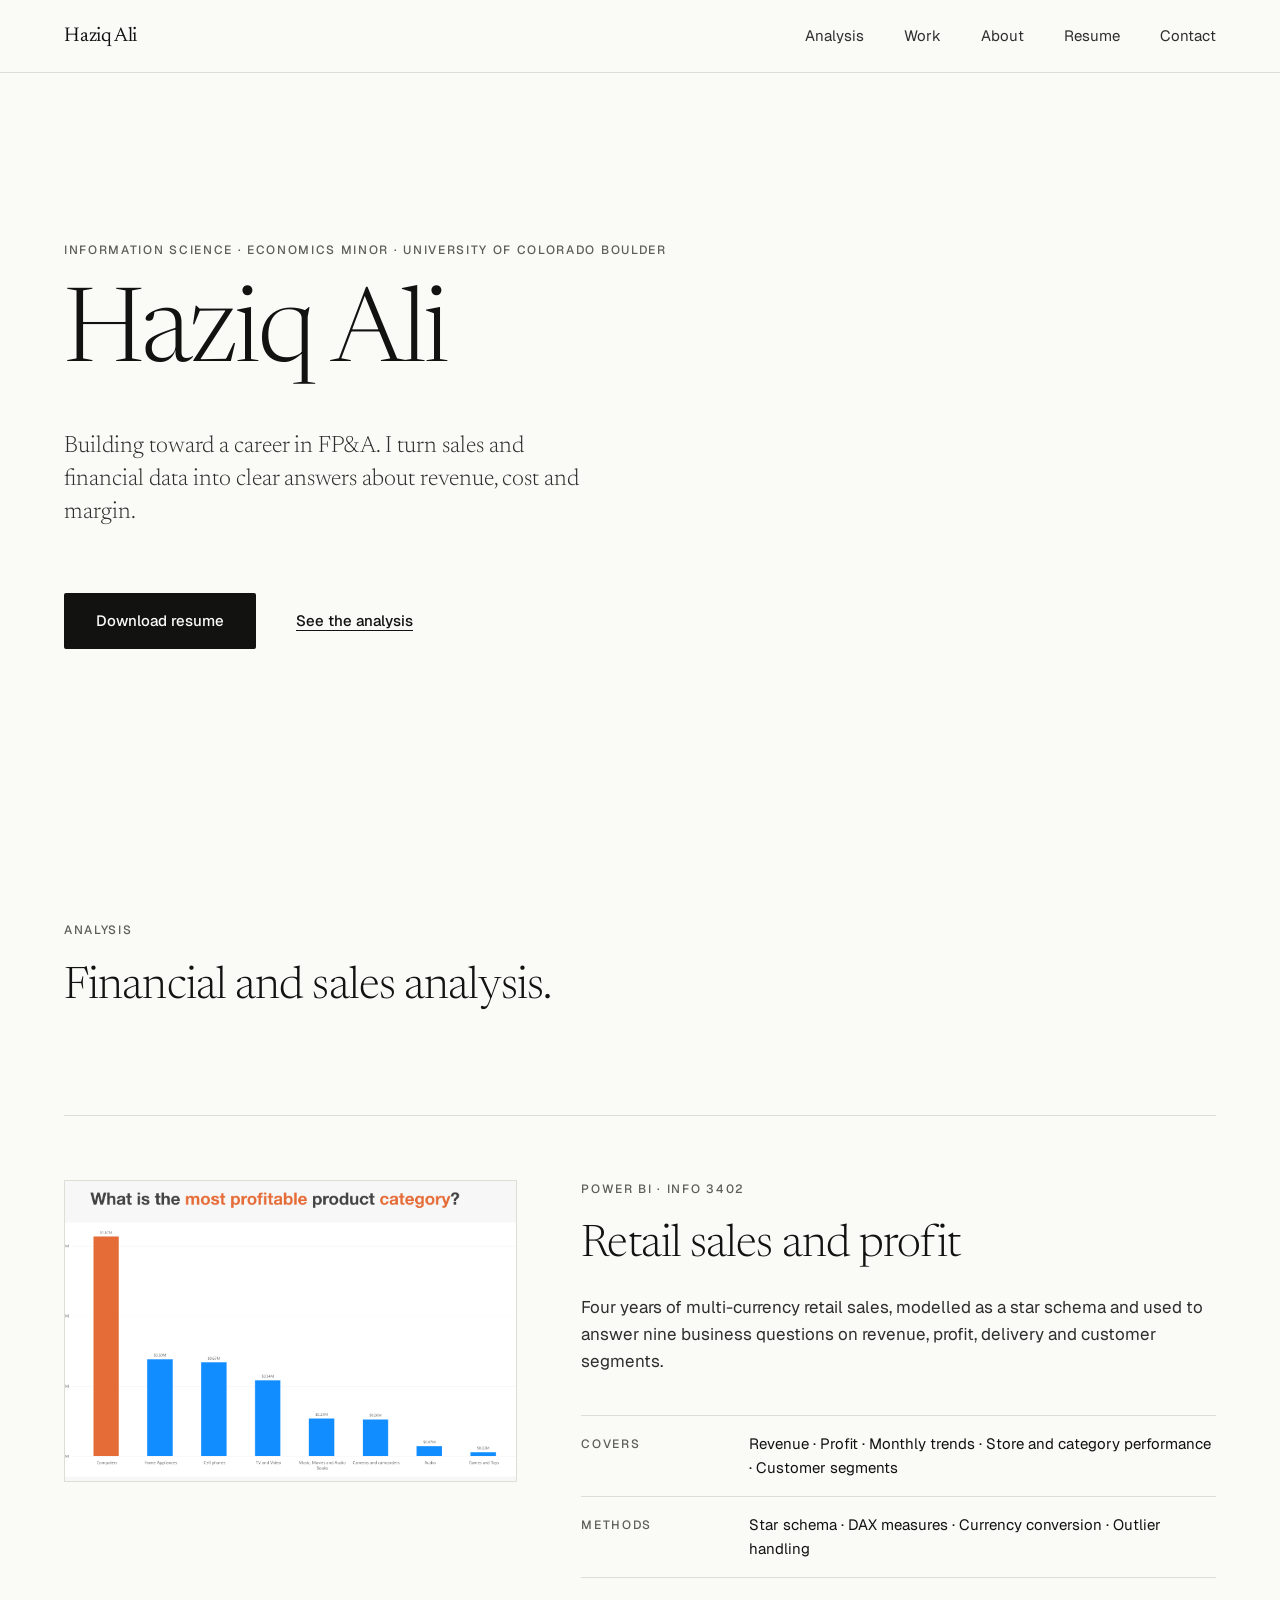
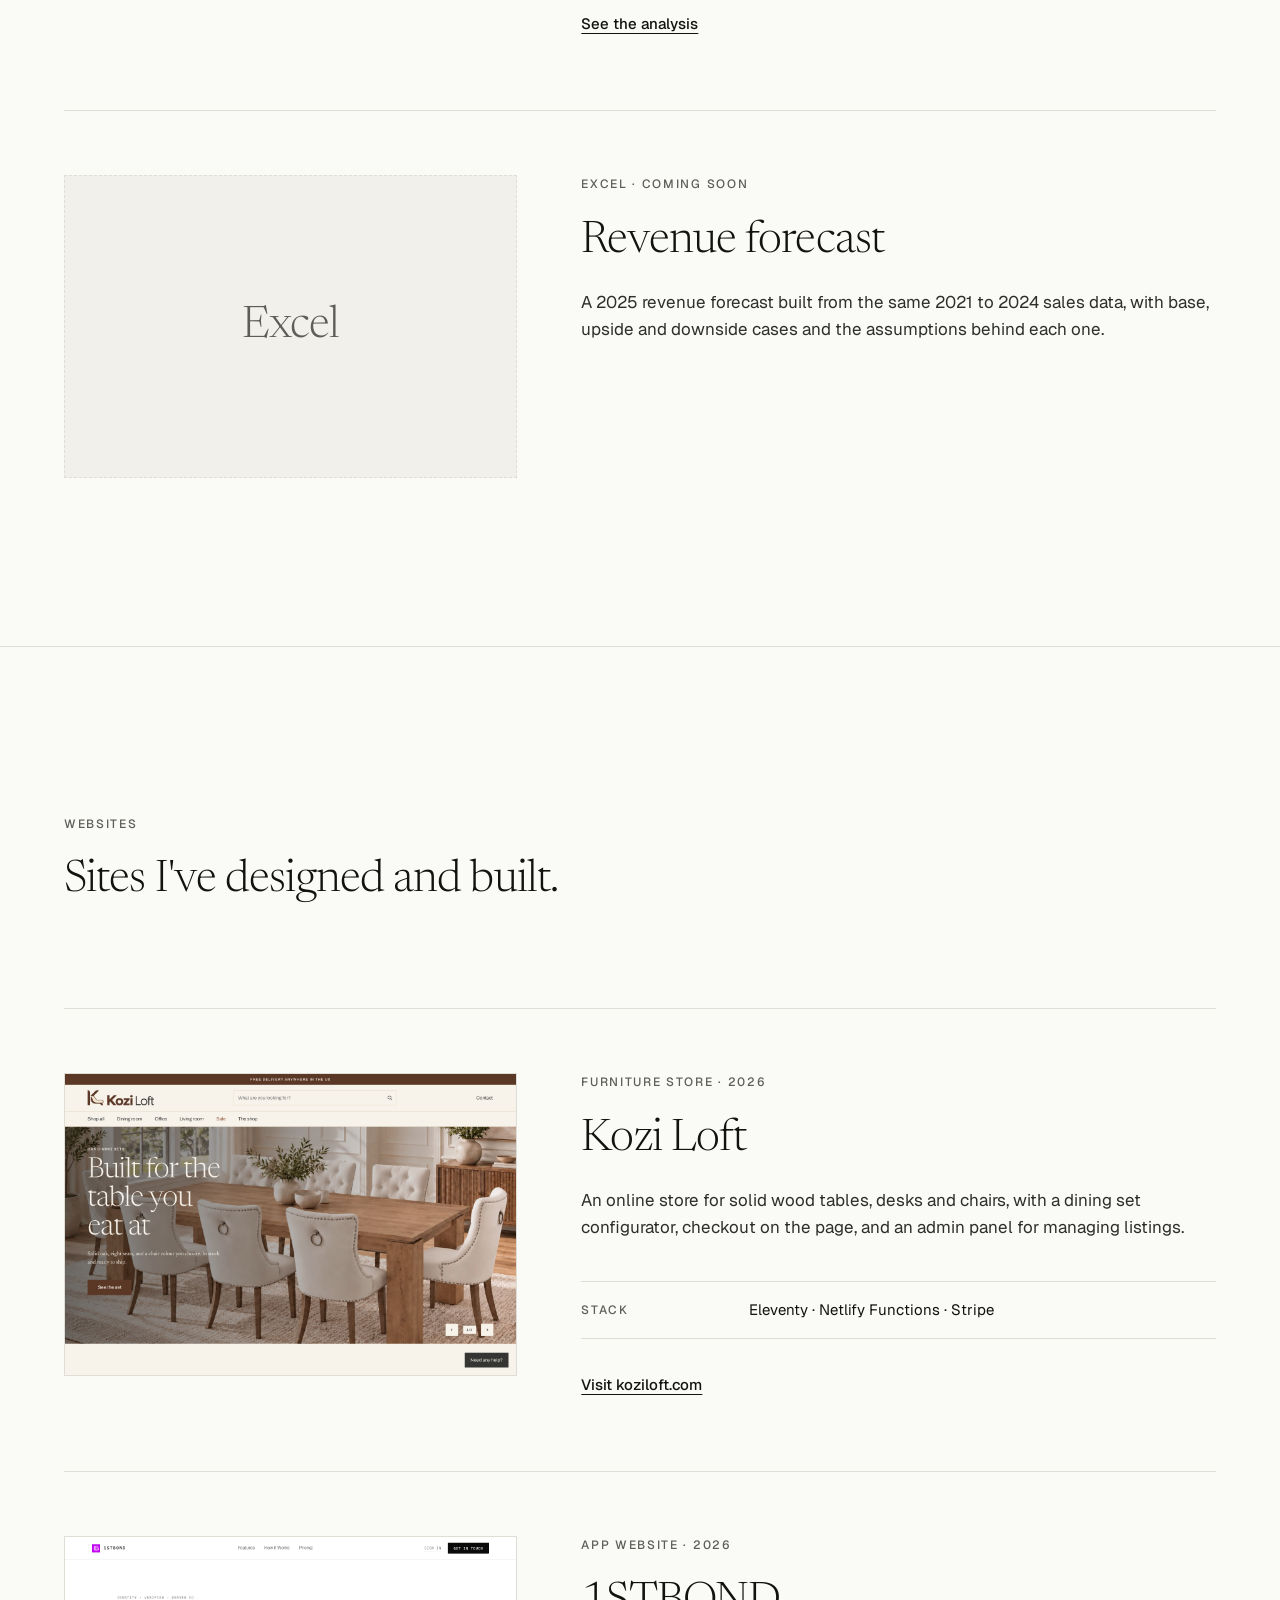
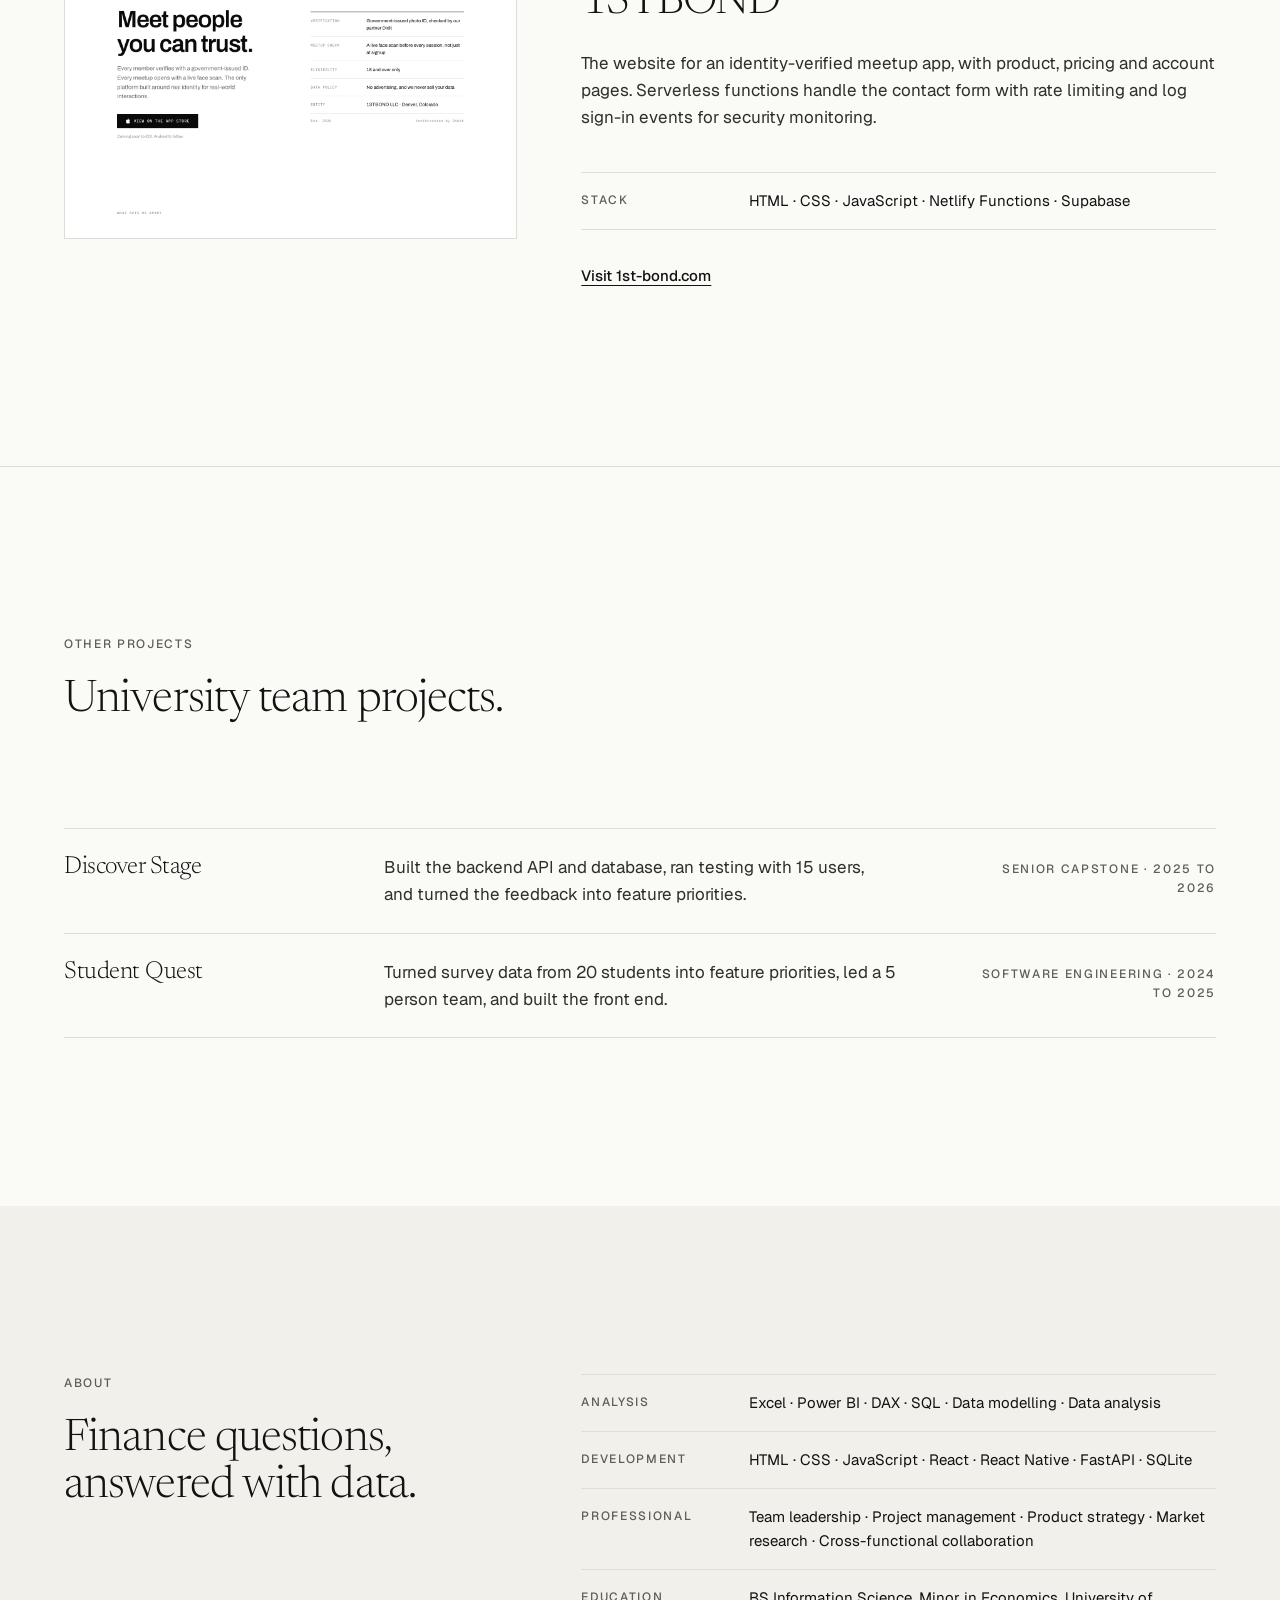
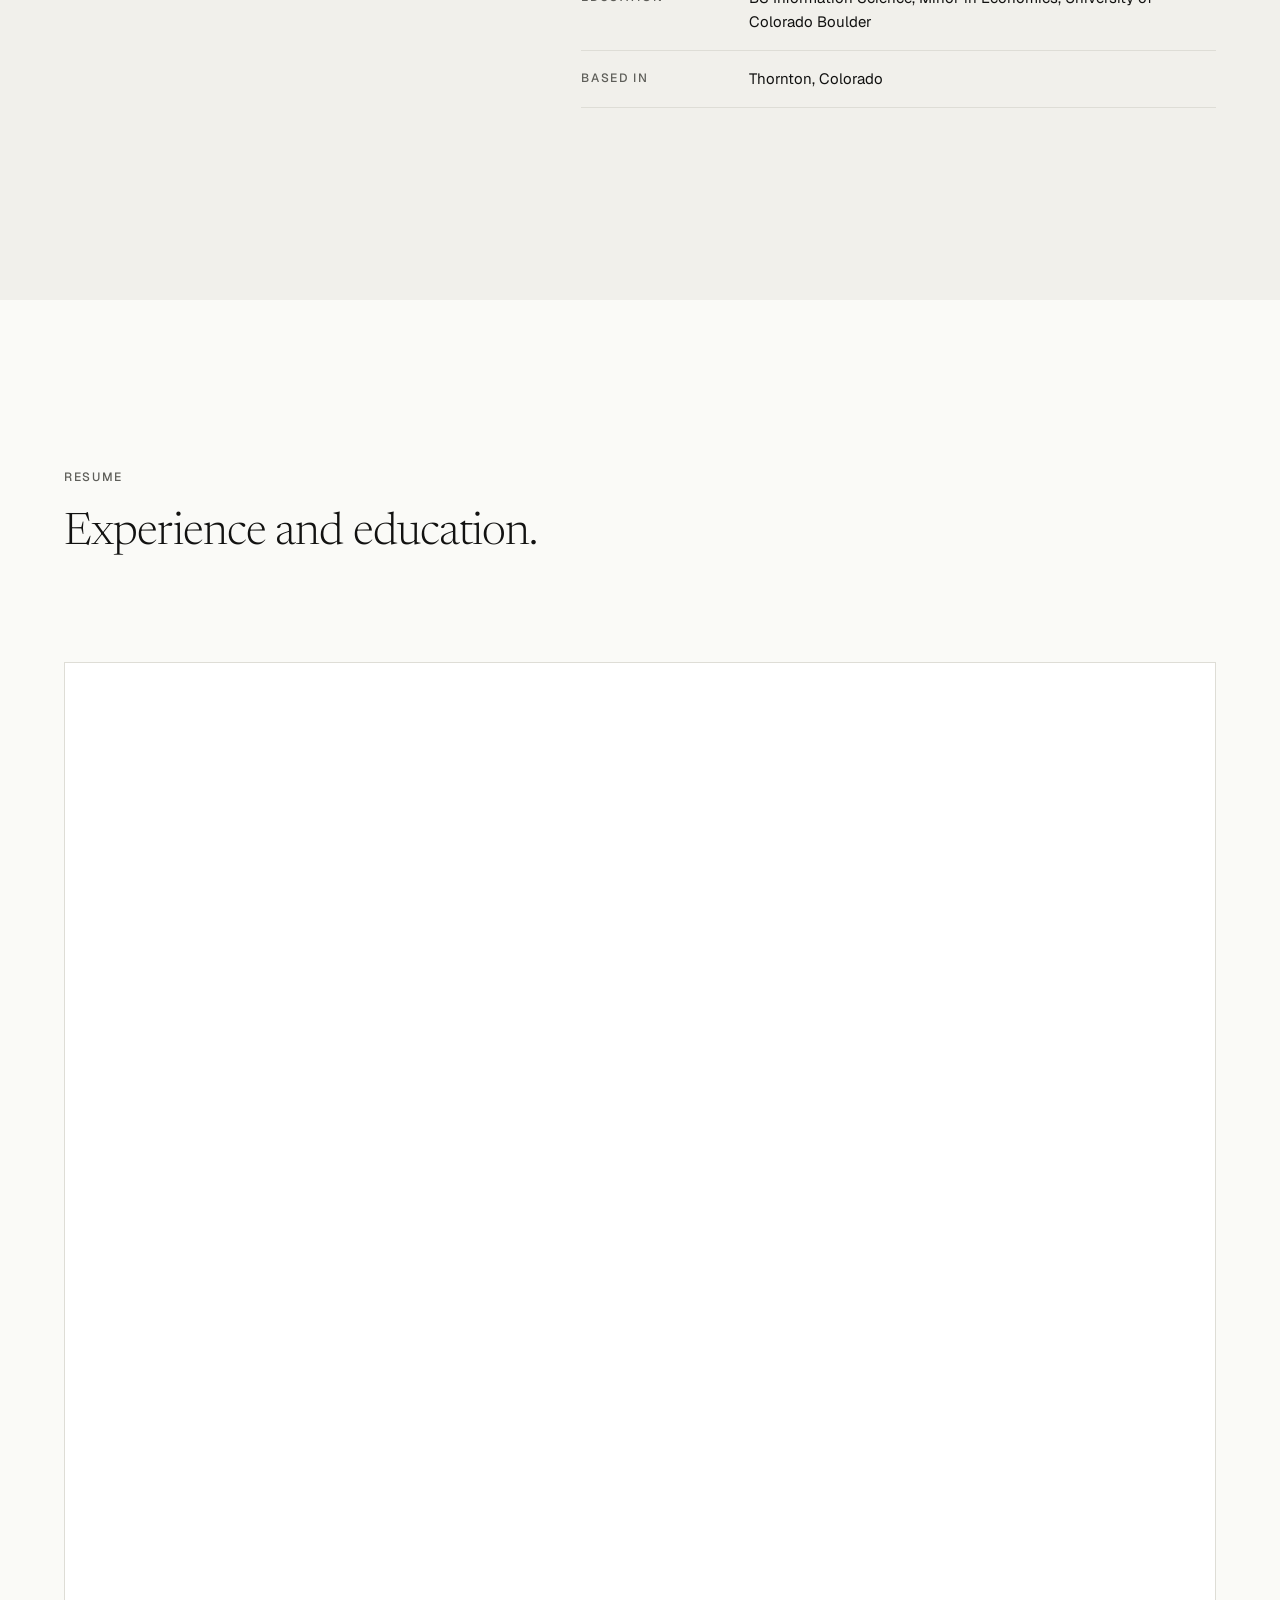
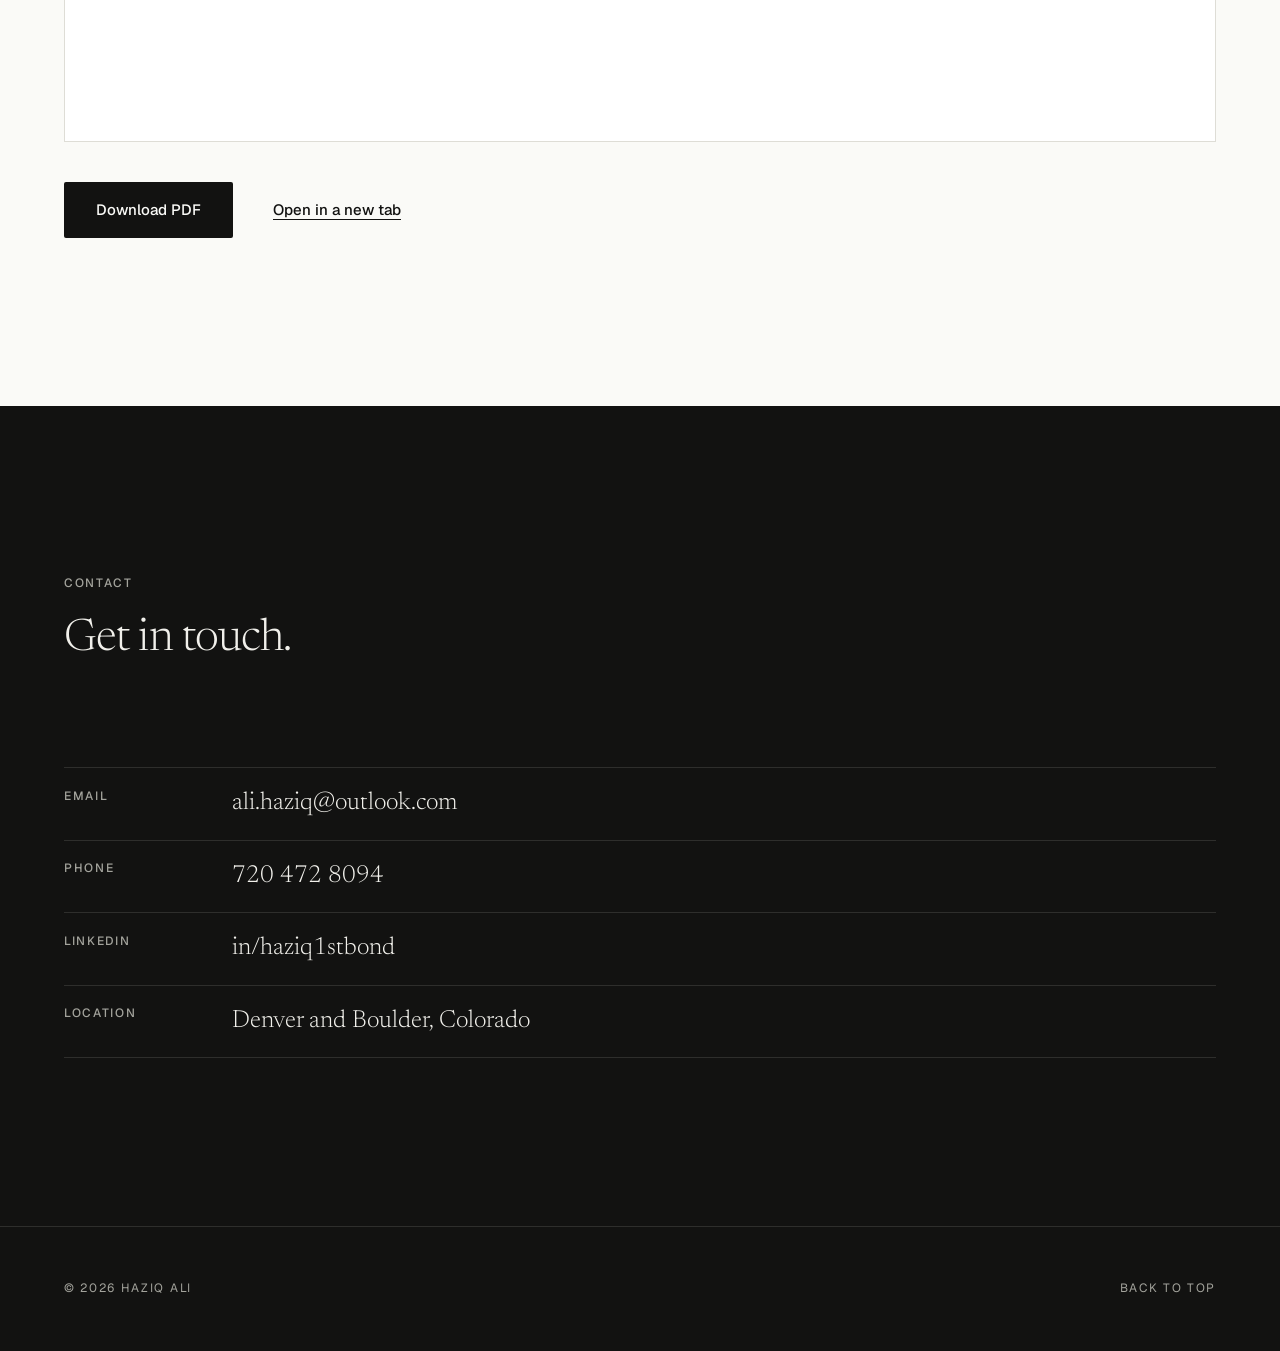
==== commit bf94e5b2: "Reposition portfolio for FP&A roles Lead the home page with financial and sales analysis, add a Webs" ====
--- a/index.html
+++ b/index.html
@@ -4,7 +4,7 @@
   <meta charset="UTF-8">
   <meta name="viewport" content="width=device-width, initial-scale=1.0">
   <title>Haziq Ali · Portfolio</title>
-  <meta name="description" content="Haziq Ali, Information Science at CU Boulder. Product work from user research to working code.">
+  <meta name="description" content="Haziq Ali, Information Science at CU Boulder, building toward FP&amp;A. Financial and sales analysis in Power BI, plus websites and product projects.">
   <link rel="preconnect" href="https://fonts.googleapis.com">
   <link rel="preconnect" href="https://fonts.gstatic.com" crossorigin>
   <link rel="stylesheet" href="https://fonts.googleapis.com/css2?family=Geist:wght@400;500&family=Newsreader:ital,opsz,wght@0,6..72,300;0,6..72,400;1,6..72,300&display=swap">
@@ -17,8 +17,8 @@
       <a href="#top" class="site-name">Haziq Ali</a>
       <nav class="site-nav" aria-label="Primary">
         <ul>
+          <li><a href="analysis.html">Analysis</a></li>
           <li><a href="#work">Work</a></li>
-          <li><a href="skills.html">Skills</a></li>
           <li><a href="#about">About</a></li>
           <li><a href="#resume">Resume</a></li>
           <li><a href="#contact">Contact</a></li>
@@ -30,74 +30,112 @@
   <main id="top">
 
     <section class="hero container">
-      <p class="eyebrow">Information Science · University of Colorado Boulder</p>
+      <p class="eyebrow">Information Science · Economics minor · University of Colorado Boulder</p>
       <h1 class="display">Haziq Ali</h1>
-      <p class="lede">A builder driven by real-world problems, data, and people. I take products from user research to working code.</p>
+      <p class="lede">Building toward a career in FP&amp;A. I turn sales and financial data into clear answers about revenue, cost and margin.</p>
       <div class="actions">
-        <a href="Ali_Haziq_Resume.pdf" download class="btn">Download resume</a>
-        <a href="#work" class="link">See the work</a>
+        <a href="Ali_Haziq_Resume.pdf?v=2" download class="btn">Download resume</a>
+        <a href="#analysis" class="link">See the analysis</a>
+      </div>
+    </section>
+
+    <section id="analysis" class="section">
+      <div class="container">
+        <header class="section-head reveal">
+          <p class="eyebrow">Analysis</p>
+          <h2 class="title">Financial and sales analysis.</h2>
+        </header>
+
+        <article class="project reveal">
+          <a href="power-bi.html" class="project-media project-media--shot" tabindex="-1" aria-hidden="true">
+            <img src="powerbi/05-profit-category.png" alt="" loading="lazy">
+          </a>
+          <div>
+            <p class="eyebrow">Power BI · INFO 3402</p>
+            <h3 class="title"><a href="power-bi.html">Retail sales and profit</a></h3>
+            <p class="prose">Four years of multi-currency retail sales, modelled as a star schema and used to answer nine business questions on revenue, profit, delivery and customer segments.</p>
+            <dl class="spec">
+              <div><dt>Covers</dt><dd>Revenue · Profit · Monthly trends · Store and category performance · Customer segments</dd></div>
+              <div><dt>Methods</dt><dd>Star schema · DAX measures · Currency conversion · Outlier handling</dd></div>
+            </dl>
+            <a href="power-bi.html" class="link">See the analysis</a>
+          </div>
+        </article>
+
+        <article class="project reveal">
+          <div class="project-media project-media--soon" aria-hidden="true">
+            <span class="soon-mark">Excel</span>
+          </div>
+          <div>
+            <p class="eyebrow">Excel · Coming soon</p>
+            <h3 class="title">Revenue forecast</h3>
+            <p class="prose">A 2025 revenue forecast built from the same 2021 to 2024 sales data, with base, upside and downside cases and the assumptions behind each one.</p>
+          </div>
+        </article>
       </div>
     </section>
 
     <section id="work" class="section">
       <div class="container">
         <header class="section-head reveal">
-          <p class="eyebrow">Selected work</p>
-          <h2 class="title">Two products, both built from user research.</h2>
-        </header>
-
-        <article class="project reveal">
-          <a href="project-discover-stage.html" class="project-media" tabindex="-1" aria-hidden="true">
-            <img src="disco-logo.png" alt="">
+          <p class="eyebrow">Websites</p>
+          <h2 class="title">Sites I've designed and built.</h2>
+        </header>
+
+        <article class="project reveal">
+          <a href="https://koziloft.com" target="_blank" rel="noopener" class="project-media project-media--shot" tabindex="-1" aria-hidden="true">
+            <img src="sites/koziloft.png" alt="" loading="lazy">
           </a>
           <div>
-            <p class="eyebrow">01 · Senior capstone · 2025 to 2026</p>
-            <h3 class="title"><a href="project-discover-stage.html">Discover Stage</a></h3>
-            <p class="prose">A mobile app connecting college students with niche, local artists performing in their town. It bridges the gap between underground talent and curious fans.</p>
+            <p class="eyebrow">Furniture store · 2026</p>
+            <h3 class="title"><a href="https://koziloft.com" target="_blank" rel="noopener">Kozi Loft</a></h3>
+            <p class="prose">An online store for solid wood tables, desks and chairs, with a dining set configurator, checkout on the page, and an admin panel for managing listings.</p>
             <dl class="spec">
-              <div><dt>Goal</dt><dd>Connect fans with emerging artists performing in college towns</dd></div>
-              <div><dt>My role</dt><dd>Originated the concept, tested with 15 users, analyzed feedback, coded alongside a team of 3</dd></div>
-              <div><dt>Stack</dt><dd>React Native · FastAPI · SQLite</dd></div>
+              <div><dt>Stack</dt><dd>Eleventy · Netlify Functions · Stripe</dd></div>
             </dl>
-            <a href="project-discover-stage.html" class="link">Read the case study</a>
-          </div>
-        </article>
-
-        <article class="project reveal">
-          <a href="project-student-quest.html" class="project-media project-media--cover" tabindex="-1" aria-hidden="true">
-            <img src="cuquest-logo.jpeg" alt="">
+            <a href="https://koziloft.com" target="_blank" rel="noopener" class="link">Visit koziloft.com</a>
+          </div>
+        </article>
+
+        <article class="project reveal">
+          <a href="https://1st-bond.com" target="_blank" rel="noopener" class="project-media project-media--shot" tabindex="-1" aria-hidden="true">
+            <img src="sites/1stbond.png" alt="" loading="lazy">
           </a>
           <div>
-            <p class="eyebrow">02 · Software engineering · 2024 to 2025</p>
-            <h3 class="title"><a href="project-student-quest.html">Student Quest</a></h3>
-            <p class="prose">A unified student hub for social connection, campus services, and academic needs. Designed from scratch using real feedback from 20 CU Boulder students.</p>
+            <p class="eyebrow">App website · 2026</p>
+            <h3 class="title"><a href="https://1st-bond.com" target="_blank" rel="noopener">1STBOND</a></h3>
+            <p class="prose">The website for an identity-verified meetup app, with product, pricing and account pages. Serverless functions handle the contact form with rate limiting and log sign-in events for security monitoring.</p>
             <dl class="spec">
-              <div><dt>Goal</dt><dd>One platform for every student need on campus</dd></div>
-              <div><dt>My role</dt><dd>Led the concept, surveyed 20 students, oversaw a 5 person team, built the entire front end</dd></div>
-              <div><dt>Stack</dt><dd>HTML · CSS · JavaScript · FastAPI · SQL</dd></div>
+              <div><dt>Stack</dt><dd>HTML · CSS · JavaScript · Netlify Functions · Supabase</dd></div>
             </dl>
-            <a href="project-student-quest.html" class="link">Read the case study</a>
-          </div>
-        </article>
-      </div>
-    </section>
-
-    <section id="skills" class="section">
-      <div class="container">
-        <header class="section-head reveal">
-          <p class="eyebrow">Skills</p>
-          <h2 class="title">Shown, not listed.</h2>
+            <a href="https://1st-bond.com" target="_blank" rel="noopener" class="link">Visit 1st-bond.com</a>
+          </div>
+        </article>
+      </div>
+    </section>
+
+    <section id="projects" class="section">
+      <div class="container">
+        <header class="section-head reveal">
+          <p class="eyebrow">Other projects</p>
+          <h2 class="title">University team projects.</h2>
         </header>
         <ul class="skill-list reveal">
           <li>
-            <a href="skill-power-bi.html" class="skill-row">
-              <h3 class="title">Power BI</h3>
-              <p class="prose">Star schema modelling and nine business questions answered with interactive reports, slicers and cross filtering.</p>
-              <p class="eyebrow">10 views · Video walkthroughs</p>
+            <a href="project-discover-stage.html" class="skill-row">
+              <h3 class="title">Discover Stage</h3>
+              <p class="prose">Built the backend API and database, ran testing with 15 users, and turned the feedback into feature priorities.</p>
+              <p class="eyebrow">Senior capstone · 2025 to 2026</p>
+            </a>
+          </li>
+          <li>
+            <a href="project-student-quest.html" class="skill-row">
+              <h3 class="title">Student Quest</h3>
+              <p class="prose">Turned survey data from 20 students into feature priorities, led a 5 person team, and built the front end.</p>
+              <p class="eyebrow">Software engineering · 2024 to 2025</p>
             </a>
           </li>
         </ul>
-        <a href="skills.html" class="link">All skills</a>
       </div>
     </section>
 
@@ -106,30 +144,16 @@
         <div class="about-grid reveal">
           <div>
             <p class="eyebrow">About</p>
-            <h2 class="title">Research first, then the build.</h2>
+            <h2 class="title">Finance questions, answered with data.</h2>
           </div>
           <dl class="spec">
-            <div><dt>Technical</dt><dd>HTML · CSS · JavaScript · React · React Native · FastAPI · SQL · SQLite · Data analysis</dd></div>
+            <div><dt>Analysis</dt><dd>Excel · Power BI · DAX · SQL · Data modelling · Data analysis</dd></div>
+            <div><dt>Development</dt><dd>HTML · CSS · JavaScript · React · React Native · FastAPI · SQLite</dd></div>
             <div><dt>Professional</dt><dd>Team leadership · Project management · Product strategy · Market research · Cross-functional collaboration</dd></div>
-            <div><dt>Education</dt><dd>BS Information Science, University of Colorado Boulder</dd></div>
+            <div><dt>Education</dt><dd>BS Information Science, Minor in Economics, University of Colorado Boulder</dd></div>
             <div><dt>Based in</dt><dd>Thornton, Colorado</dd></div>
           </dl>
         </div>
-
-        <div class="stats reveal">
-          <div class="stat">
-            <span class="stat-num">200</span>
-            <span class="stat-label">Clients advised</span>
-          </div>
-          <div class="stat">
-            <span class="stat-num">2</span>
-            <span class="stat-label">Apps shipped</span>
-          </div>
-          <div class="stat">
-            <span class="stat-num">35+</span>
-            <span class="stat-label">Users tested</span>
-          </div>
-        </div>
       </div>
     </section>
 
@@ -139,10 +163,10 @@
           <p class="eyebrow">Resume</p>
           <h2 class="title">Experience and education.</h2>
         </header>
-        <iframe class="resume-frame" src="Ali_Haziq_Resume.pdf" title="Haziq Ali resume"></iframe>
+        <iframe class="resume-frame" src="Ali_Haziq_Resume.pdf?v=2" title="Haziq Ali resume"></iframe>
         <div class="actions">
-          <a href="Ali_Haziq_Resume.pdf" download class="btn">Download PDF</a>
-          <a href="Ali_Haziq_Resume.pdf" target="_blank" rel="noopener" class="link">Open in a new tab</a>
+          <a href="Ali_Haziq_Resume.pdf?v=2" download class="btn">Download PDF</a>
+          <a href="Ali_Haziq_Resume.pdf?v=2" target="_blank" rel="noopener" class="link">Open in a new tab</a>
         </div>
       </div>
     </section>
--- a/style.css
+++ b/style.css
@@ -245,10 +245,30 @@
   width: 100%;
   height: 100%;
   object-fit: contain;
-  padding: var(--s-4);
-}
-
-.project-media--cover img { object-fit: cover; padding: 0; }
+  padding: var(--s-3);
+}
+
+
+.project-media--shot { border: 1px solid var(--line); }
+.project-media--shot img { object-fit: cover; object-position: top; padding: 0; }
+
+.project-media--soon {
+  display: flex;
+  align-items: center;
+  justify-content: center;
+  border: 1px dashed var(--line);
+}
+
+.soon-mark {
+  font-family: var(--serif);
+  font-size: var(--t-title);
+  font-weight: 300;
+  letter-spacing: -0.02em;
+  color: var(--muted);
+}
+
+.skill-row--soon .title,
+.skill-row--soon:hover .title { color: var(--ink-soft); }
 
 .project .title { margin-bottom: var(--s-3); }
 .project .title a { text-decoration: none; }
@@ -592,3 +612,8 @@
 /* Short pages keep the footer at the bottom of the window. */
 body { display: flex; flex-direction: column; min-height: 100vh; }
 main { flex: 1 0 auto; }
+
+/* Supporting projects on the home page sit a step below the main work. */
+#projects .skill-row { padding: var(--s-3) 0; }
+#projects .skill-row .title { font-size: var(--t-heading); line-height: 1.2; }
+.rows li strong { font-weight: 500; color: var(--ink); }
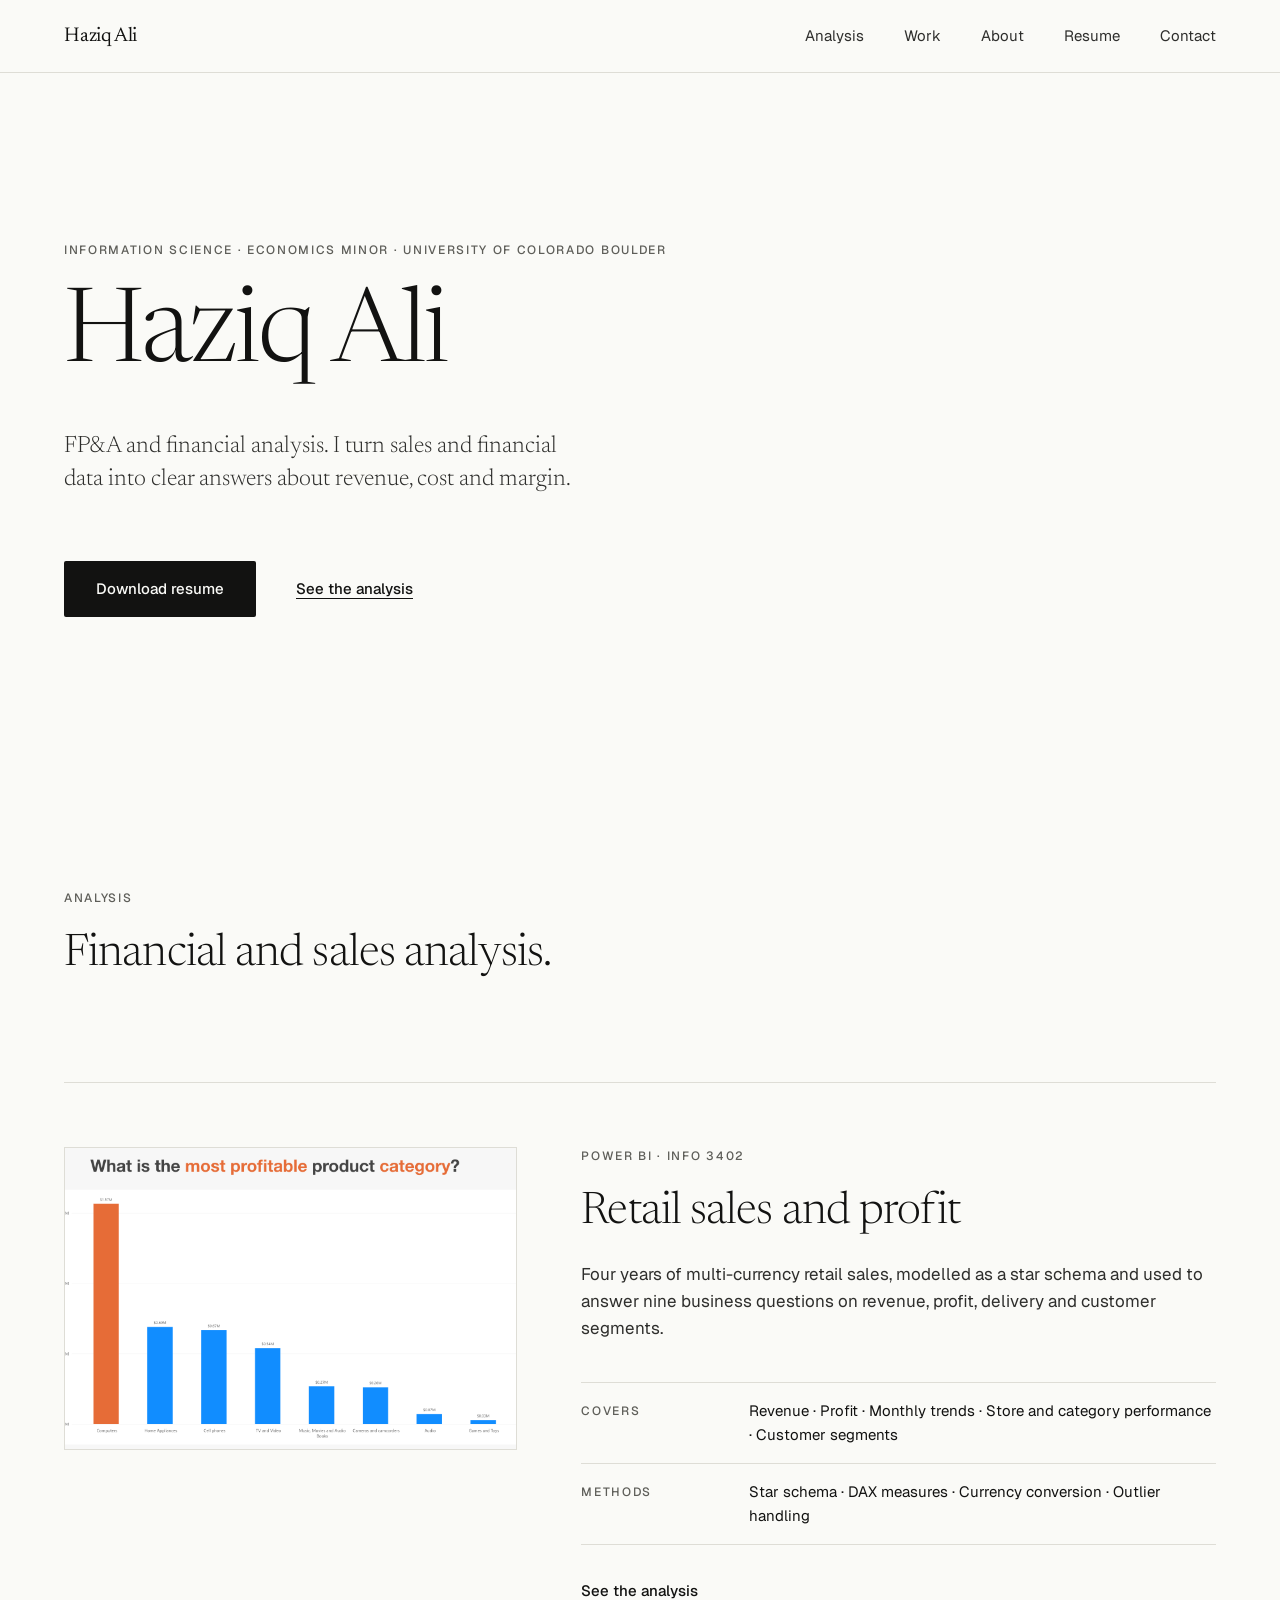
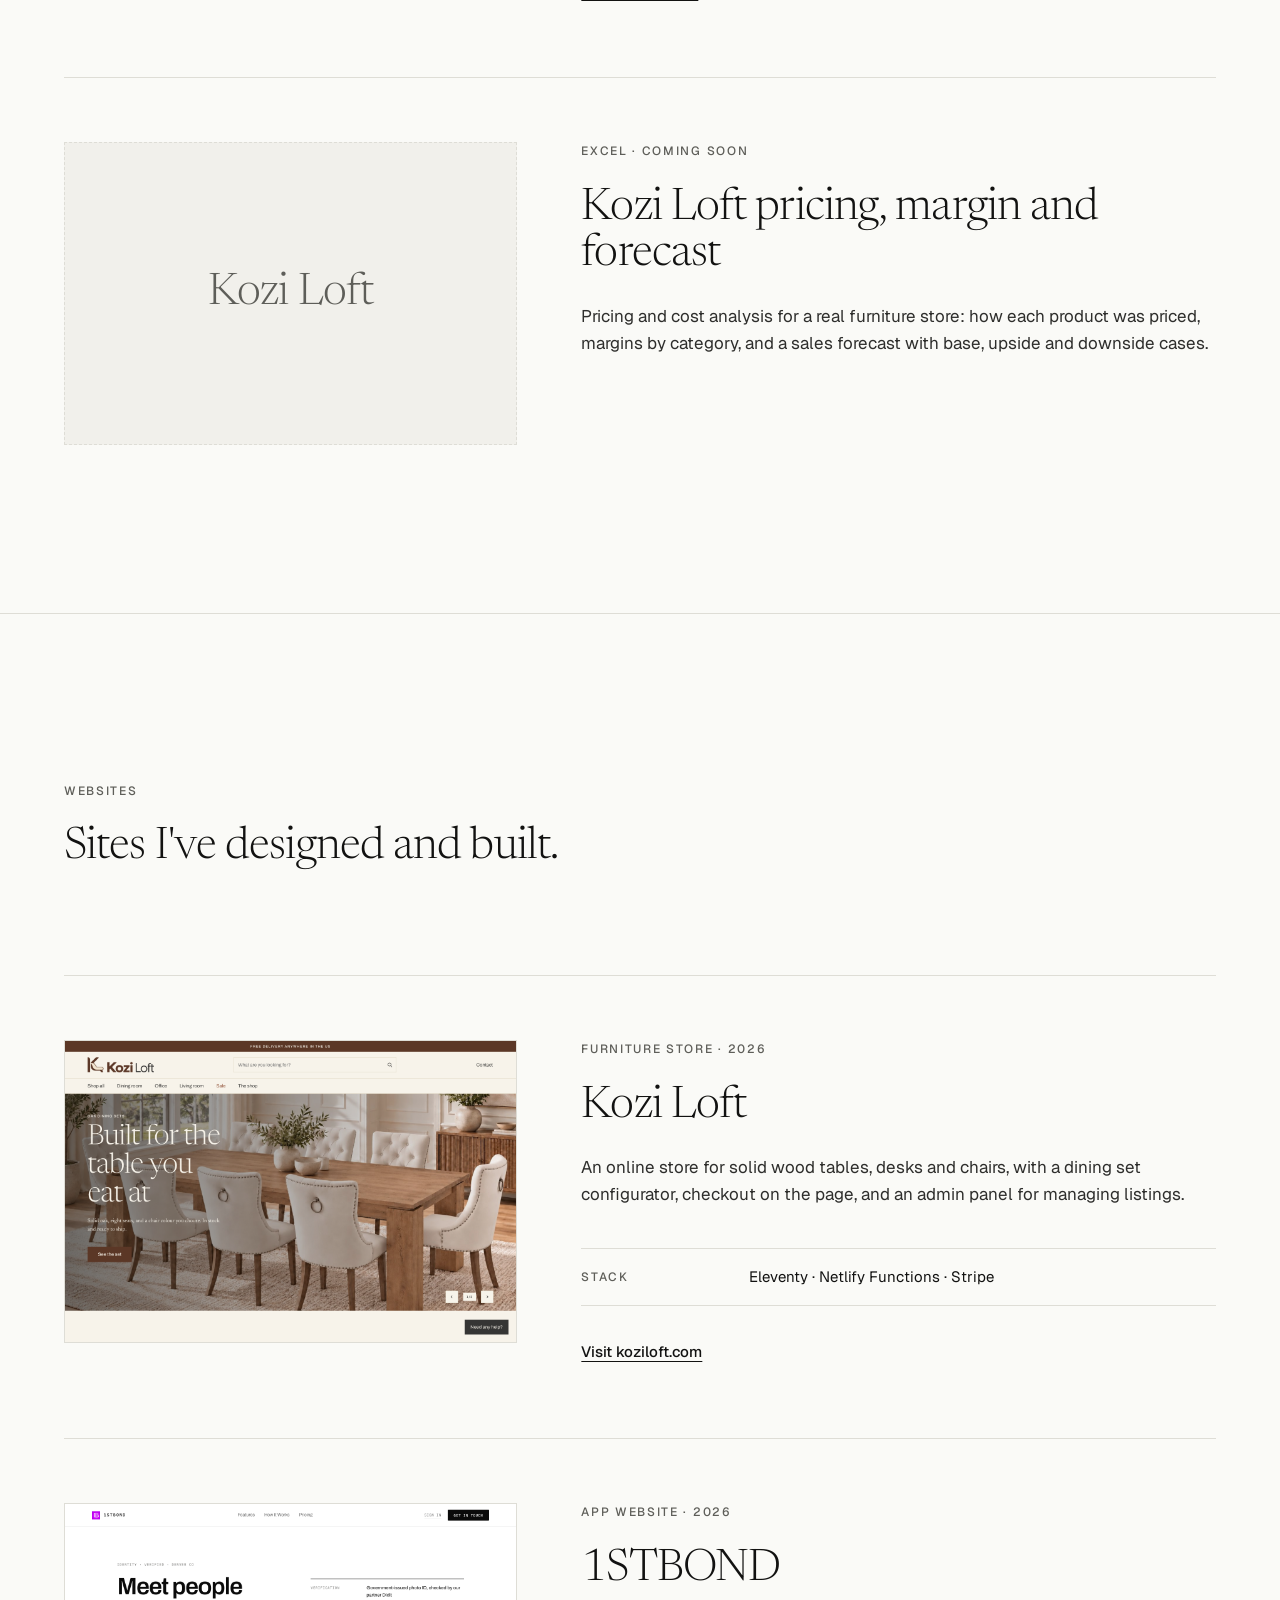
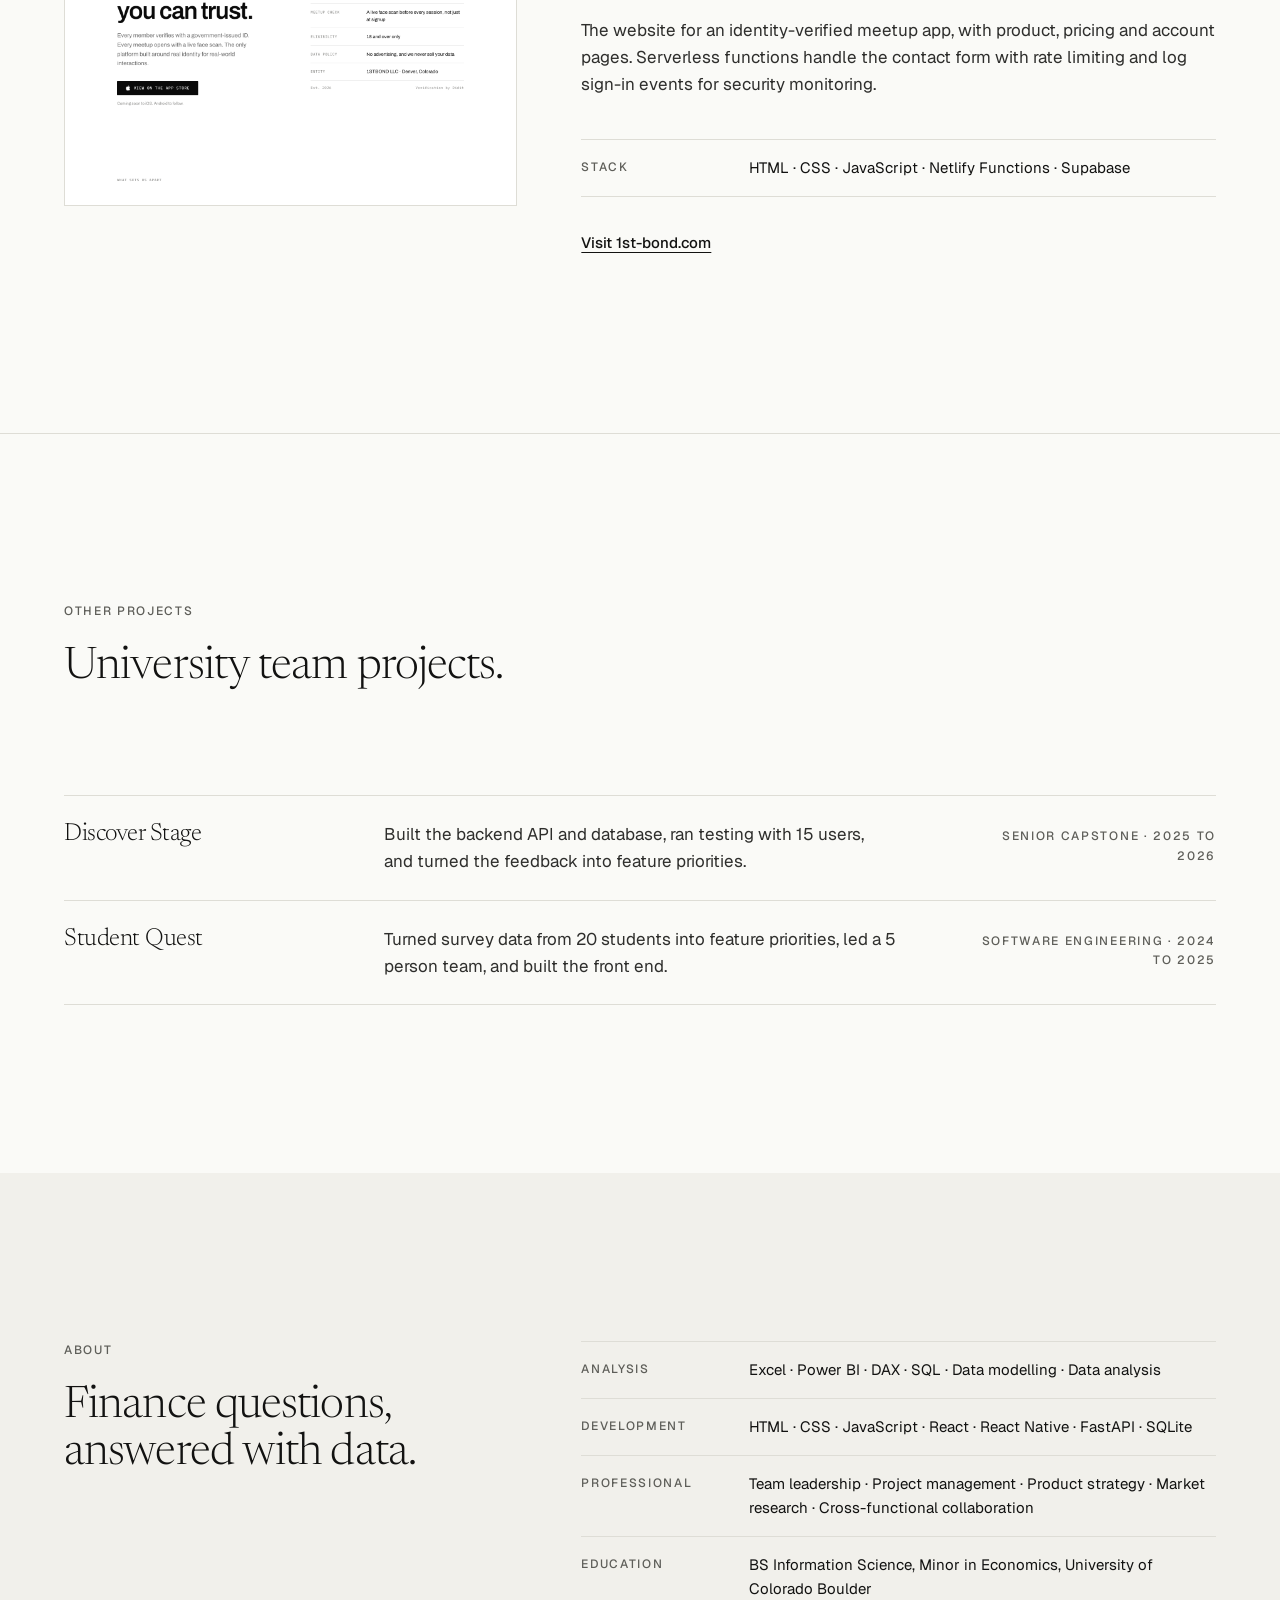
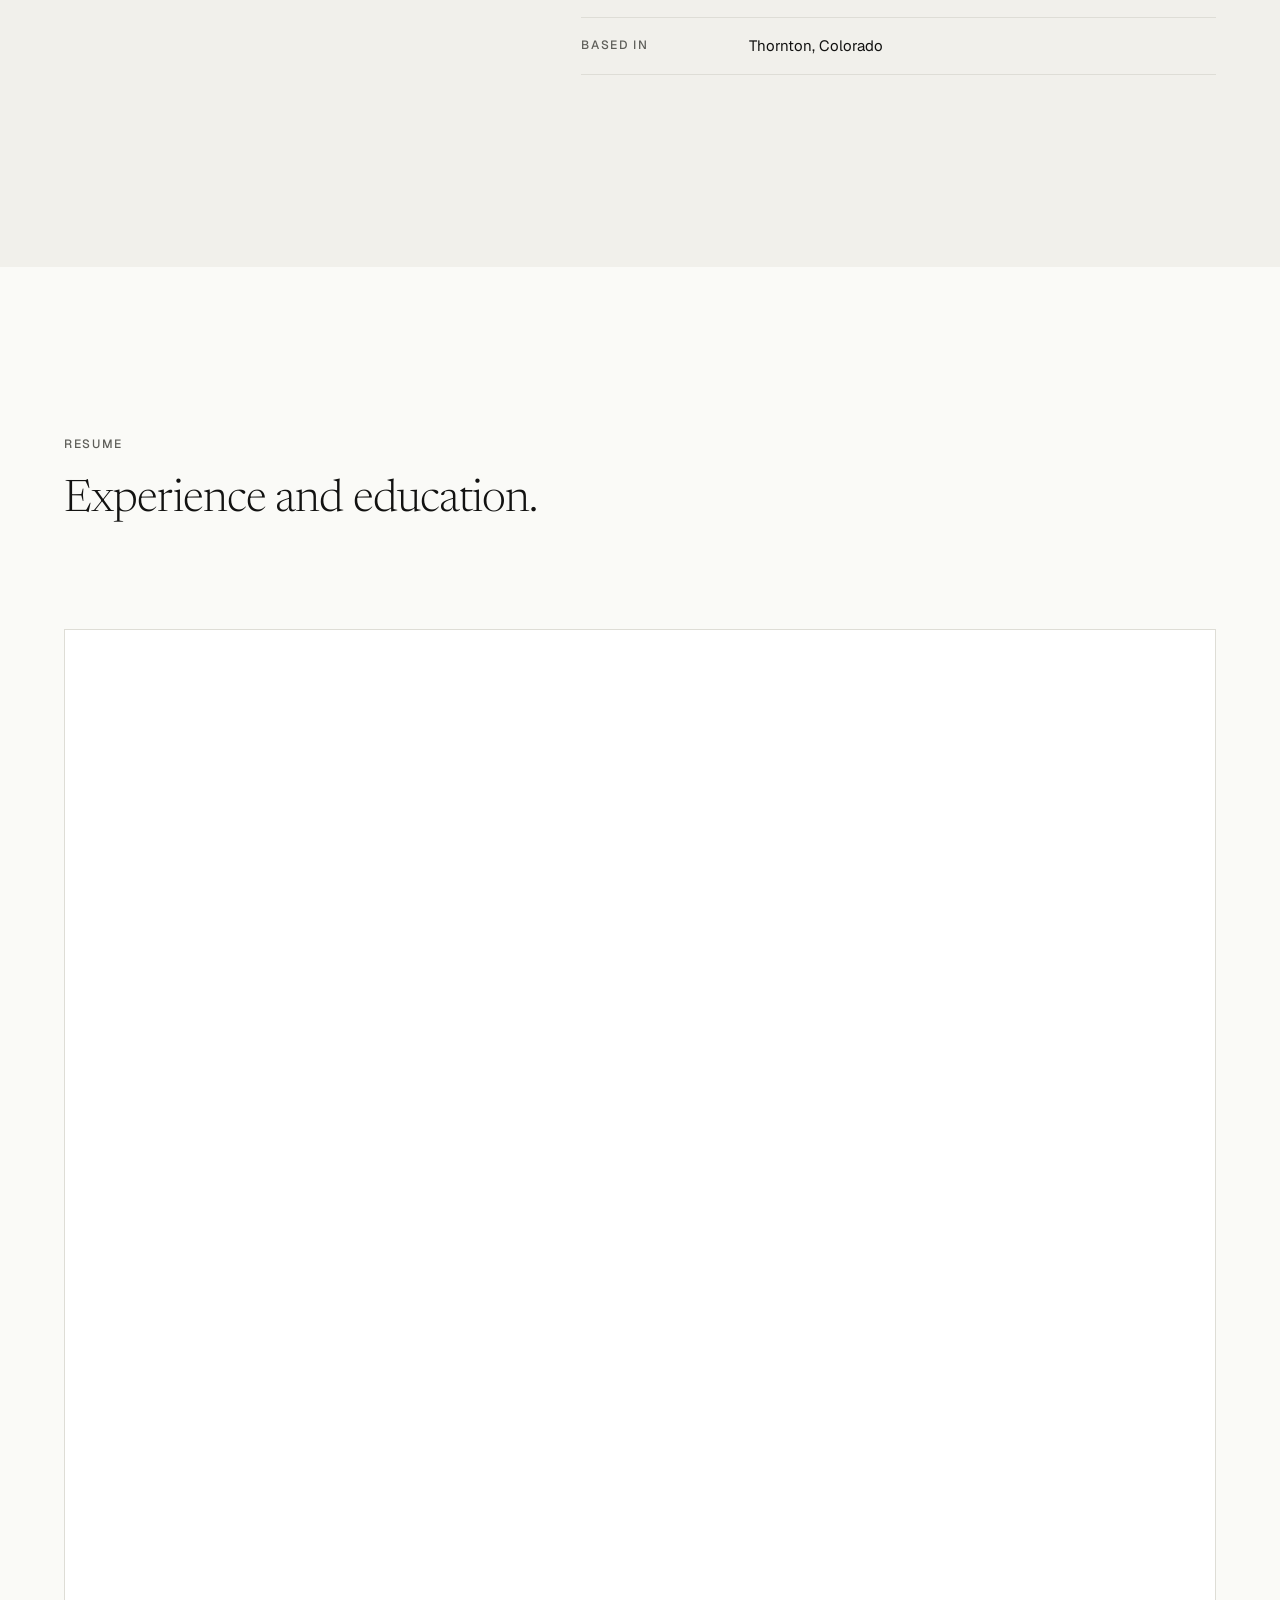
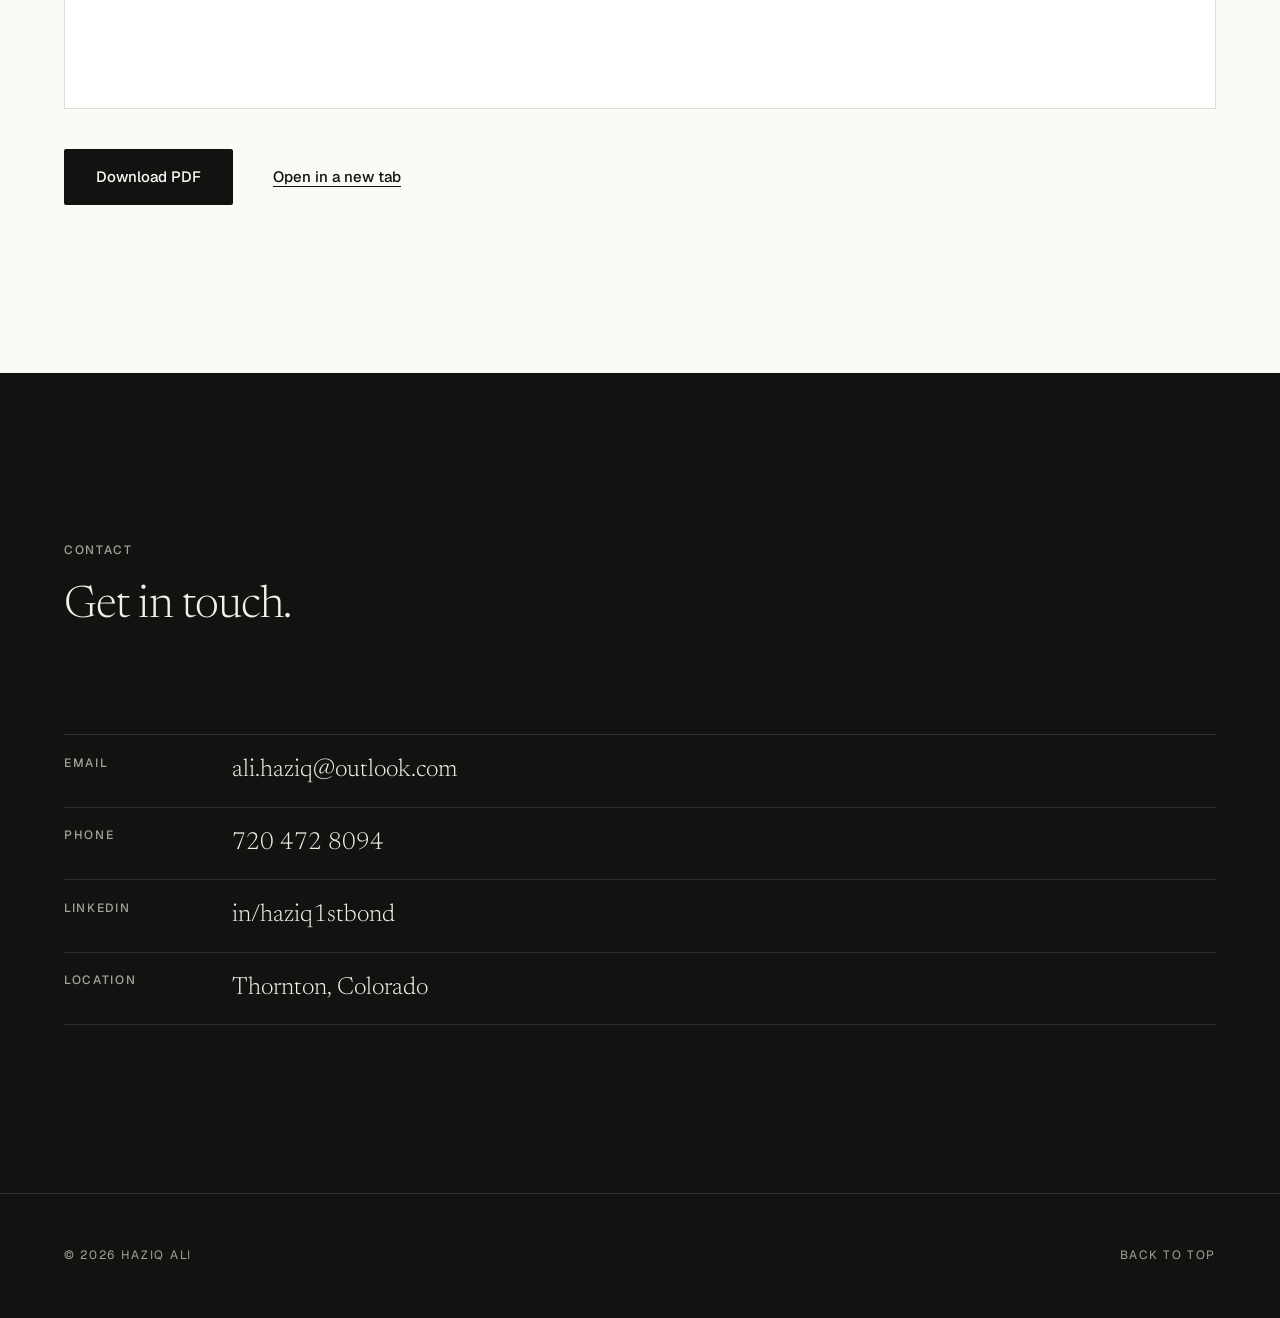
==== commit accdee78: "Kozi Loft case study placeholder, confident copy, Built with notes Swap the coming-soon forecast for" ====
--- a/index.html
+++ b/index.html
@@ -4,7 +4,7 @@
   <meta charset="UTF-8">
   <meta name="viewport" content="width=device-width, initial-scale=1.0">
   <title>Haziq Ali · Portfolio</title>
-  <meta name="description" content="Haziq Ali, Information Science at CU Boulder, building toward FP&amp;A. Financial and sales analysis in Power BI, plus websites and product projects.">
+  <meta name="description" content="Haziq Ali, FP&amp;A and financial analysis. Information Science and Economics at CU Boulder. Revenue, cost and margin analysis in Excel and Power BI.">
   <link rel="preconnect" href="https://fonts.googleapis.com">
   <link rel="preconnect" href="https://fonts.gstatic.com" crossorigin>
   <link rel="stylesheet" href="https://fonts.googleapis.com/css2?family=Geist:wght@400;500&family=Newsreader:ital,opsz,wght@0,6..72,300;0,6..72,400;1,6..72,300&display=swap">
@@ -32,9 +32,9 @@
     <section class="hero container">
       <p class="eyebrow">Information Science · Economics minor · University of Colorado Boulder</p>
       <h1 class="display">Haziq Ali</h1>
-      <p class="lede">Building toward a career in FP&amp;A. I turn sales and financial data into clear answers about revenue, cost and margin.</p>
+      <p class="lede">FP&amp;A and financial analysis. I turn sales and financial data into clear answers about revenue, cost and margin.</p>
       <div class="actions">
-        <a href="Ali_Haziq_Resume.pdf?v=2" download class="btn">Download resume</a>
+        <a href="Ali_Haziq_Resume.pdf?v=3" download class="btn">Download resume</a>
         <a href="#analysis" class="link">See the analysis</a>
       </div>
     </section>
@@ -64,12 +64,12 @@
 
         <article class="project reveal">
           <div class="project-media project-media--soon" aria-hidden="true">
-            <span class="soon-mark">Excel</span>
+            <span class="soon-mark">Kozi Loft</span>
           </div>
           <div>
             <p class="eyebrow">Excel · Coming soon</p>
-            <h3 class="title">Revenue forecast</h3>
-            <p class="prose">A 2025 revenue forecast built from the same 2021 to 2024 sales data, with base, upside and downside cases and the assumptions behind each one.</p>
+            <h3 class="title">Kozi Loft pricing, margin and forecast</h3>
+            <p class="prose">Pricing and cost analysis for a real furniture store: how each product was priced, margins by category, and a sales forecast with base, upside and downside cases.</p>
           </div>
         </article>
       </div>
@@ -163,10 +163,10 @@
           <p class="eyebrow">Resume</p>
           <h2 class="title">Experience and education.</h2>
         </header>
-        <iframe class="resume-frame" src="Ali_Haziq_Resume.pdf?v=2" title="Haziq Ali resume"></iframe>
+        <iframe class="resume-frame" src="Ali_Haziq_Resume.pdf?v=3" title="Haziq Ali resume"></iframe>
         <div class="actions">
-          <a href="Ali_Haziq_Resume.pdf?v=2" download class="btn">Download PDF</a>
-          <a href="Ali_Haziq_Resume.pdf?v=2" target="_blank" rel="noopener" class="link">Open in a new tab</a>
+          <a href="Ali_Haziq_Resume.pdf?v=3" download class="btn">Download PDF</a>
+          <a href="Ali_Haziq_Resume.pdf?v=3" target="_blank" rel="noopener" class="link">Open in a new tab</a>
         </div>
       </div>
     </section>
@@ -182,7 +182,7 @@
           <div><dt>Email</dt><dd><a href="mailto:ali.haziq@outlook.com">ali.haziq@outlook.com</a></dd></div>
           <div><dt>Phone</dt><dd><a href="tel:+17204728094">720 472 8094</a></dd></div>
           <div><dt>LinkedIn</dt><dd><a href="https://www.linkedin.com/in/haziq1stbond" target="_blank" rel="noopener">in/haziq1stbond</a></dd></div>
-          <div><dt>Location</dt><dd>Denver and Boulder, Colorado</dd></div>
+          <div><dt>Location</dt><dd>Thornton, Colorado</dd></div>
         </dl>
       </div>
     </section>
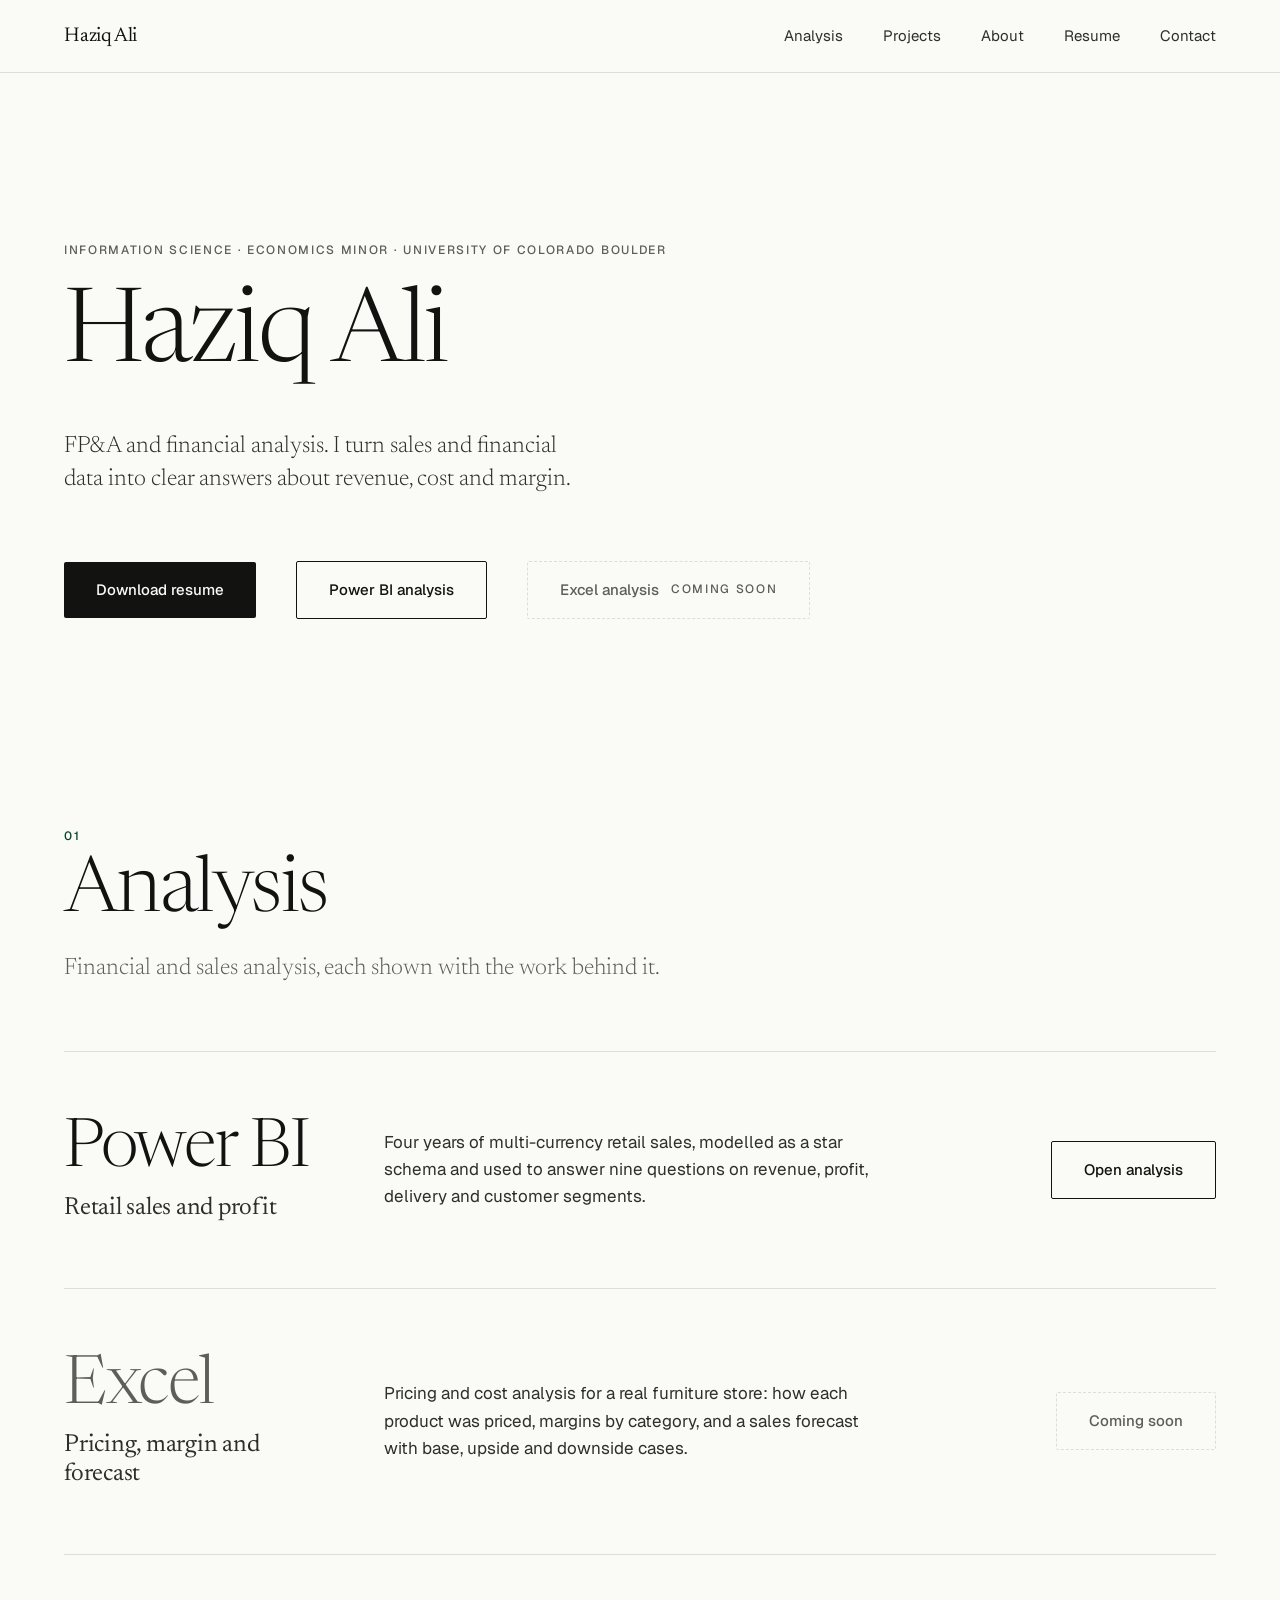
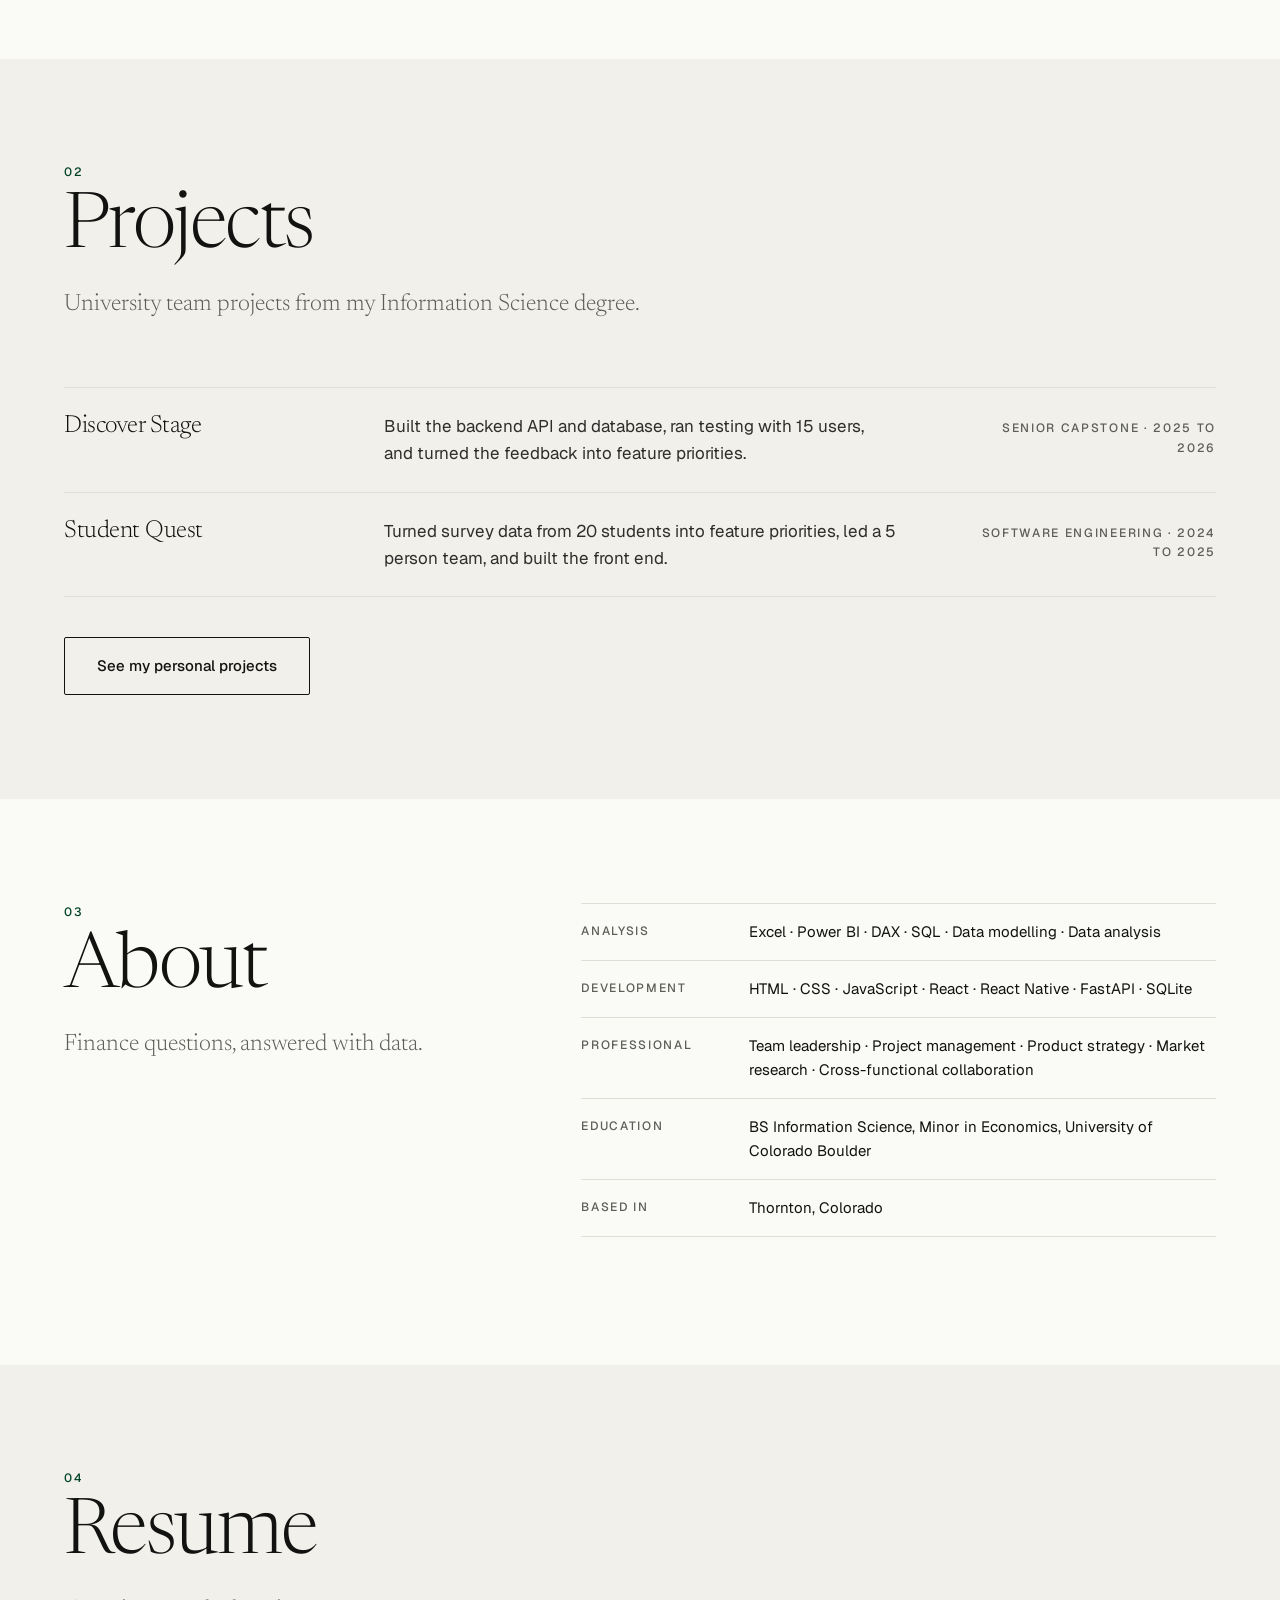
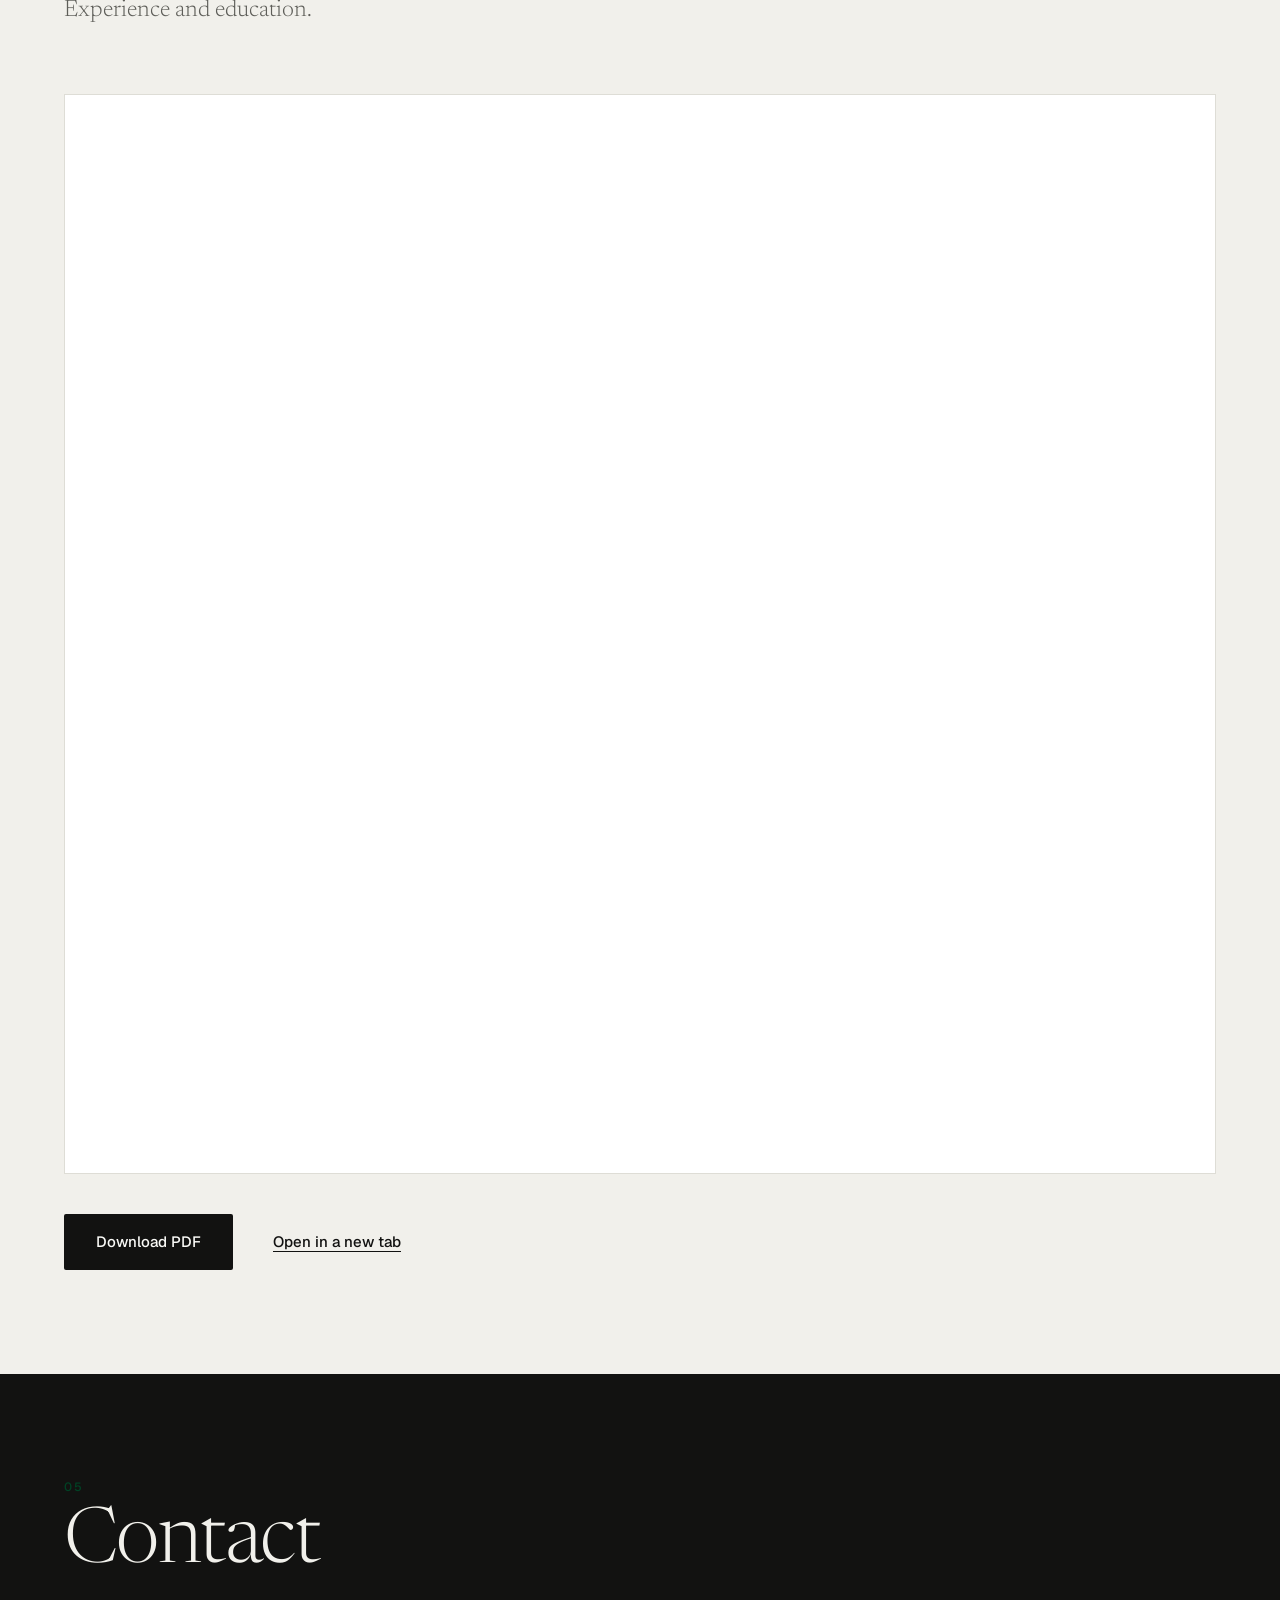
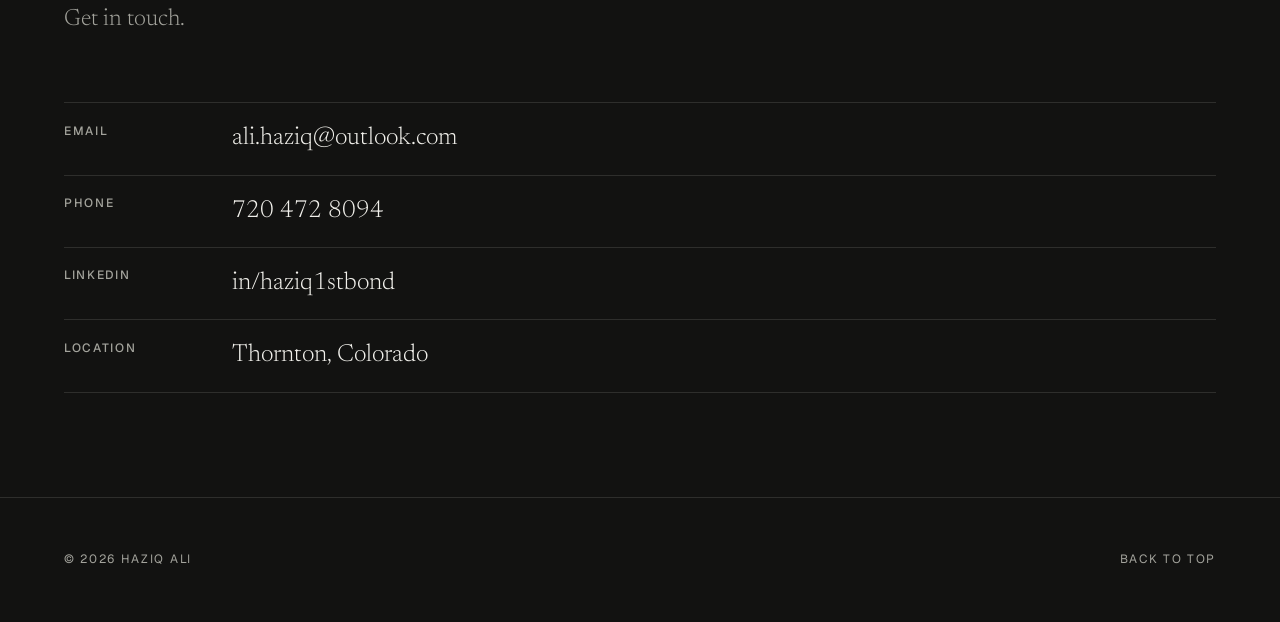
==== commit 35a4bb1b: "Numbered homepage sections, analysis buttons, personal projects page, Power BI chart grid with pop-u" ====
--- a/index.html
+++ b/index.html
@@ -18,7 +18,7 @@
       <nav class="site-nav" aria-label="Primary">
         <ul>
           <li><a href="analysis.html">Analysis</a></li>
-          <li><a href="#work">Work</a></li>
+          <li><a href="#projects">Projects</a></li>
           <li><a href="#about">About</a></li>
           <li><a href="#resume">Resume</a></li>
           <li><a href="#contact">Contact</a></li>
@@ -35,90 +35,49 @@
       <p class="lede">FP&amp;A and financial analysis. I turn sales and financial data into clear answers about revenue, cost and margin.</p>
       <div class="actions">
         <a href="Ali_Haziq_Resume.pdf?v=3" download class="btn">Download resume</a>
-        <a href="#analysis" class="link">See the analysis</a>
+        <a href="power-bi.html" class="btn-outline">Power BI analysis</a>
+        <span class="btn-outline btn-outline--soon" aria-disabled="true">Excel analysis<span class="soon-tag">Coming soon</span></span>
       </div>
     </section>
 
     <section id="analysis" class="section">
       <div class="container">
         <header class="section-head reveal">
-          <p class="eyebrow">Analysis</p>
-          <h2 class="title">Financial and sales analysis.</h2>
+          <p class="section-num">01</p>
+          <h2 class="section-name">Analysis</h2>
+          <p class="section-sub">Financial and sales analysis, each shown with the work behind it.</p>
         </header>
-
-        <article class="project reveal">
-          <a href="power-bi.html" class="project-media project-media--shot" tabindex="-1" aria-hidden="true">
-            <img src="powerbi/05-profit-category.png" alt="" loading="lazy">
-          </a>
-          <div>
-            <p class="eyebrow">Power BI · INFO 3402</p>
-            <h3 class="title"><a href="power-bi.html">Retail sales and profit</a></h3>
-            <p class="prose">Four years of multi-currency retail sales, modelled as a star schema and used to answer nine business questions on revenue, profit, delivery and customer segments.</p>
-            <dl class="spec">
-              <div><dt>Covers</dt><dd>Revenue · Profit · Monthly trends · Store and category performance · Customer segments</dd></div>
-              <div><dt>Methods</dt><dd>Star schema · DAX measures · Currency conversion · Outlier handling</dd></div>
-            </dl>
-            <a href="power-bi.html" class="link">See the analysis</a>
-          </div>
-        </article>
-
-        <article class="project reveal">
-          <div class="project-media project-media--soon" aria-hidden="true">
-            <span class="soon-mark">Kozi Loft</span>
-          </div>
-          <div>
-            <p class="eyebrow">Excel · Coming soon</p>
-            <h3 class="title">Kozi Loft pricing, margin and forecast</h3>
-            <p class="prose">Pricing and cost analysis for a real furniture store: how each product was priced, margins by category, and a sales forecast with base, upside and downside cases.</p>
-          </div>
-        </article>
+        <ul class="skill-list reveal">
+          <li>
+            <a href="power-bi.html" class="skill-row analysis-row">
+              <div>
+                <p class="tool">Power BI</p>
+                <h3 class="heading">Retail sales and profit</h3>
+              </div>
+              <p class="prose">Four years of multi-currency retail sales, modelled as a star schema and used to answer nine questions on revenue, profit, delivery and customer segments.</p>
+              <span class="btn-outline">Open analysis</span>
+            </a>
+          </li>
+          <li>
+            <div class="skill-row analysis-row analysis-row--soon">
+              <div>
+                <p class="tool">Excel</p>
+                <h3 class="heading">Pricing, margin and forecast</h3>
+              </div>
+              <p class="prose">Pricing and cost analysis for a real furniture store: how each product was priced, margins by category, and a sales forecast with base, upside and downside cases.</p>
+              <span class="btn-outline btn-outline--soon">Coming soon</span>
+            </div>
+          </li>
+        </ul>
       </div>
     </section>
 
-    <section id="work" class="section">
+    <section id="projects" class="section section--surface">
       <div class="container">
         <header class="section-head reveal">
-          <p class="eyebrow">Websites</p>
-          <h2 class="title">Sites I've designed and built.</h2>
-        </header>
-
-        <article class="project reveal">
-          <a href="https://koziloft.com" target="_blank" rel="noopener" class="project-media project-media--shot" tabindex="-1" aria-hidden="true">
-            <img src="sites/koziloft.png" alt="" loading="lazy">
-          </a>
-          <div>
-            <p class="eyebrow">Furniture store · 2026</p>
-            <h3 class="title"><a href="https://koziloft.com" target="_blank" rel="noopener">Kozi Loft</a></h3>
-            <p class="prose">An online store for solid wood tables, desks and chairs, with a dining set configurator, checkout on the page, and an admin panel for managing listings.</p>
-            <dl class="spec">
-              <div><dt>Stack</dt><dd>Eleventy · Netlify Functions · Stripe</dd></div>
-            </dl>
-            <a href="https://koziloft.com" target="_blank" rel="noopener" class="link">Visit koziloft.com</a>
-          </div>
-        </article>
-
-        <article class="project reveal">
-          <a href="https://1st-bond.com" target="_blank" rel="noopener" class="project-media project-media--shot" tabindex="-1" aria-hidden="true">
-            <img src="sites/1stbond.png" alt="" loading="lazy">
-          </a>
-          <div>
-            <p class="eyebrow">App website · 2026</p>
-            <h3 class="title"><a href="https://1st-bond.com" target="_blank" rel="noopener">1STBOND</a></h3>
-            <p class="prose">The website for an identity-verified meetup app, with product, pricing and account pages. Serverless functions handle the contact form with rate limiting and log sign-in events for security monitoring.</p>
-            <dl class="spec">
-              <div><dt>Stack</dt><dd>HTML · CSS · JavaScript · Netlify Functions · Supabase</dd></div>
-            </dl>
-            <a href="https://1st-bond.com" target="_blank" rel="noopener" class="link">Visit 1st-bond.com</a>
-          </div>
-        </article>
-      </div>
-    </section>
-
-    <section id="projects" class="section">
-      <div class="container">
-        <header class="section-head reveal">
-          <p class="eyebrow">Other projects</p>
-          <h2 class="title">University team projects.</h2>
+          <p class="section-num">02</p>
+          <h2 class="section-name">Projects</h2>
+          <p class="section-sub">University team projects from my Information Science degree.</p>
         </header>
         <ul class="skill-list reveal">
           <li>
@@ -136,16 +95,20 @@
             </a>
           </li>
         </ul>
+        <div class="actions section-more">
+          <a href="personal-projects.html" class="btn-outline">See my personal projects</a>
+        </div>
       </div>
     </section>
 
-    <section id="about" class="section section--surface">
+    <section id="about" class="section">
       <div class="container">
         <div class="about-grid reveal">
-          <div>
-            <p class="eyebrow">About</p>
-            <h2 class="title">Finance questions, answered with data.</h2>
-          </div>
+          <header class="section-head">
+            <p class="section-num">03</p>
+            <h2 class="section-name">About</h2>
+            <p class="section-sub">Finance questions, answered with data.</p>
+          </header>
           <dl class="spec">
             <div><dt>Analysis</dt><dd>Excel · Power BI · DAX · SQL · Data modelling · Data analysis</dd></div>
             <div><dt>Development</dt><dd>HTML · CSS · JavaScript · React · React Native · FastAPI · SQLite</dd></div>
@@ -157,11 +120,12 @@
       </div>
     </section>
 
-    <section id="resume" class="section">
+    <section id="resume" class="section section--surface">
       <div class="container">
         <header class="section-head reveal">
-          <p class="eyebrow">Resume</p>
-          <h2 class="title">Experience and education.</h2>
+          <p class="section-num">04</p>
+          <h2 class="section-name">Resume</h2>
+          <p class="section-sub">Experience and education.</p>
         </header>
         <iframe class="resume-frame" src="Ali_Haziq_Resume.pdf?v=3" title="Haziq Ali resume"></iframe>
         <div class="actions">
@@ -176,8 +140,11 @@
   <div class="dark">
     <section id="contact" class="section contact">
       <div class="container">
-        <p class="eyebrow">Contact</p>
-        <h2 class="title">Get in touch.</h2>
+        <header class="section-head">
+          <p class="section-num">05</p>
+          <h2 class="section-name">Contact</h2>
+          <p class="section-sub">Get in touch.</p>
+        </header>
         <dl class="spec">
           <div><dt>Email</dt><dd><a href="mailto:ali.haziq@outlook.com">ali.haziq@outlook.com</a></dd></div>
           <div><dt>Phone</dt><dd><a href="tel:+17204728094">720 472 8094</a></dd></div>
--- a/style.css
+++ b/style.css
@@ -129,6 +129,39 @@
 
 .btn:hover { background: var(--accent); }
 
+.btn-outline {
+  display: inline-flex;
+  align-items: center;
+  gap: 12px;
+  min-height: 44px;
+  padding: var(--s-2) 32px;
+  border: 1px solid var(--ink);
+  border-radius: 2px;
+  color: var(--ink);
+  font-family: var(--sans);
+  font-size: var(--t-ui);
+  font-weight: 500;
+  text-decoration: none;
+  transition: border-color 200ms var(--ease), color 200ms var(--ease);
+}
+
+.btn-outline:hover { border-color: var(--accent); color: var(--accent); }
+
+.btn-outline--soon,
+.btn-outline--soon:hover {
+  border-style: dashed;
+  border-color: var(--line);
+  color: var(--muted);
+  cursor: default;
+}
+
+.soon-tag {
+  font-size: var(--t-label);
+  font-weight: 500;
+  letter-spacing: 0.14em;
+  text-transform: uppercase;
+}
+
 .link {
   display: inline-flex;
   align-items: center;
@@ -208,12 +241,41 @@
 
 /* ---- Sections ---- */
 
-.section { padding: var(--s-7) 0; }
+.section { padding: var(--s-6) 0; }
 .section + .section { border-top: 1px solid var(--line); }
 .section--surface { background: var(--surface); border-top: none !important; }
 .section--surface + .section { border-top: none; }
 
-.section-head { margin-bottom: var(--s-6); }
+.section-head { margin-bottom: var(--s-5); }
+.section-more { margin-top: var(--s-4); }
+.personal-projects { margin-bottom: var(--s-6); }
+
+/* Numbered section heads so each part of the homepage reads at a glance */
+.section-num {
+  margin-bottom: var(--s-1);
+  font-size: var(--t-label);
+  font-weight: 500;
+  letter-spacing: 0.14em;
+  color: var(--accent);
+}
+.section-name {
+  font-family: var(--serif);
+  font-size: clamp(2.75rem, 1.6rem + 4vw, 5rem);
+  font-weight: 300;
+  line-height: 1.04;
+  letter-spacing: -0.02em;
+  color: var(--ink);
+}
+.section-sub {
+  margin-top: var(--s-2);
+  font-family: var(--serif);
+  font-size: var(--t-lede);
+  font-weight: 300;
+  color: var(--muted);
+}
+.about-grid .section-head { margin-bottom: 0; }
+.dark .section-name { color: var(--on-dark); }
+.dark .section-sub { color: var(--on-dark-muted); }
 
 /* ---- Hero ---- */
 
@@ -302,6 +364,9 @@
 }
 
 .spec dd { font-size: var(--t-ui); color: var(--ink); }
+.finding-list { list-style: none; padding: 0; margin: 0; }
+.finding-list li + li { margin-top: var(--s-1); }
+.finding-list strong { font-weight: 500; }
 
 /* ---- About ---- */
 
@@ -402,6 +467,73 @@
 .case-hero { padding-top: var(--s-5); padding-bottom: var(--s-6); }
 .case-hero .link { margin-bottom: var(--s-5); }
 .case-hero .display { margin-bottom: var(--s-4); }
+
+/* Compact hero on a skill page: the charts come first */
+.case-hero--compact { padding-bottom: var(--s-4); }
+.case-hero--compact .link { margin-bottom: var(--s-4); }
+.case-hero--compact .title { margin: var(--s-1) 0 var(--s-2); }
+
+/* Chart grid: every visual on the page, one click from the top */
+.chart-grid {
+  list-style: none;
+  display: grid;
+  grid-template-columns: repeat(auto-fill, minmax(260px, 1fr));
+  gap: var(--s-4) var(--s-3);
+  margin-bottom: var(--s-6);
+}
+.chart-tile { display: block; text-decoration: none; color: var(--ink); transition: transform 250ms var(--ease); }
+.chart-tile-media {
+  display: block;
+  aspect-ratio: 16 / 10;
+  margin-bottom: var(--s-2);
+  overflow: hidden;
+  background: var(--surface);
+  border: 1px solid var(--line);
+  position: relative;
+  transition: border-color 250ms var(--ease), box-shadow 250ms var(--ease);
+}
+.chart-tile-media img { width: 100%; height: 100%; object-fit: cover; object-position: top left; transition: transform 400ms var(--ease); }
+.chart-tile-media::after {
+  content: "View finding";
+  position: absolute;
+  right: var(--s-2);
+  bottom: var(--s-2);
+  padding: 6px 14px;
+  background: var(--ink);
+  color: var(--paper);
+  border-radius: 2px;
+  font-family: var(--sans);
+  font-size: var(--t-label);
+  font-weight: 500;
+  letter-spacing: 0.08em;
+  opacity: 0;
+  transform: translateY(6px);
+  transition: opacity 250ms var(--ease), transform 250ms var(--ease);
+}
+.chart-tile-num {
+  display: block;
+  margin-bottom: 4px;
+  font-size: var(--t-label);
+  font-weight: 500;
+  letter-spacing: 0.14em;
+  color: var(--accent);
+}
+.chart-tile-q { font-size: var(--t-ui); line-height: 1.4; transition: color 200ms var(--ease); }
+.chart-tile:hover .chart-tile-q { color: var(--accent); text-decoration: underline; text-underline-offset: 4px; text-decoration-thickness: 1px; }
+.chart-tile:hover,
+.chart-tile:focus-visible { transform: translateY(-6px); }
+.chart-tile:hover .chart-tile-media,
+.chart-tile:focus-visible .chart-tile-media { border-color: var(--accent); box-shadow: 0 14px 32px -18px rgba(20, 20, 18, 0.45); }
+.chart-tile:hover .chart-tile-media img,
+.chart-tile:focus-visible .chart-tile-media img { transform: scale(1.05); }
+.chart-tile:hover .chart-tile-media--video img,
+.chart-tile:focus-visible .chart-tile-media--video img { transform: scale(1.2); }
+.chart-tile:hover .chart-tile-media::after,
+.chart-tile:focus-visible .chart-tile-media::after { opacity: 1; transform: none; }
+@media (prefers-reduced-motion: reduce) {
+  .chart-tile, .chart-tile-media img, .chart-tile-media::after { transition: none; }
+  .chart-tile:hover, .chart-tile:focus-visible { transform: none; }
+}
 
 .case-figure {
   aspect-ratio: 3 / 2;
@@ -516,6 +648,24 @@
 .skill-row .prose { margin: 0; }
 .skill-row .eyebrow { margin: 0; text-align: right; }
 
+/* Analysis list: the tool leads each row */
+.analysis-row { align-items: center; padding: var(--s-5) 0; }
+.analysis-row .tool {
+  font-family: var(--serif);
+  font-size: clamp(2.75rem, 1.8rem + 3vw, 4.5rem);
+  font-weight: 300;
+  line-height: 1.04;
+  letter-spacing: -0.02em;
+  color: var(--ink);
+  transition: color 200ms var(--ease);
+}
+.analysis-row .heading { margin-top: var(--s-1); color: var(--ink-soft); }
+.analysis-row .btn-outline { justify-self: end; }
+.analysis-row:hover .tool { color: var(--accent); }
+.analysis-row:hover .btn-outline:not(.btn-outline--soon) { border-color: var(--accent); color: var(--accent); }
+.analysis-row--soon .tool,
+.analysis-row--soon:hover .tool { color: var(--muted); }
+
 /* ---- Contents list on a skill page ---- */
 
 .contents { list-style: none; columns: 2; column-gap: var(--s-5); max-width: none; }
@@ -601,6 +751,7 @@
 @media (max-width: 900px) {
   .skill-row { grid-template-columns: 1fr; gap: var(--s-1); }
   .skill-row .eyebrow { text-align: left; }
+  .analysis-row .btn-outline { justify-self: start; margin-top: var(--s-2); }
   .contents { columns: 1; }
 }
 .spec dd.pending { display: block; height: auto; padding: 0.2em 0 0; font-size: var(--t-label); color: var(--muted); }
@@ -617,3 +768,53 @@
 #projects .skill-row { padding: var(--s-3) 0; }
 #projects .skill-row .title { font-size: var(--t-heading); line-height: 1.2; }
 .rows li strong { font-weight: 500; color: var(--ink); }
+.chart-tile-media--video img { object-position: center; transform: scale(1.14); }
+.chart-tile:hover .chart-tile-media--video img { transform: scale(1.2); }
+
+/* ---- Chart pop-ups ---- */
+.has-modals .case-sections { display: none; }
+.case-hero--compact .actions { margin-top: var(--s-3); }
+
+.case-modal {
+  width: min(1040px, 94vw);
+  max-height: 90vh;
+  margin: auto;
+  padding: 0;
+  border: none;
+  border-radius: 2px;
+  background: var(--paper);
+  color: var(--ink);
+  overflow-y: auto;
+}
+.case-modal::backdrop { background: rgba(20, 20, 18, 0.62); }
+.case-modal-bar {
+  position: sticky;
+  top: 0;
+  z-index: 1;
+  display: flex;
+  gap: var(--s-3);
+  padding: var(--s-1) var(--s-4);
+  background: var(--paper);
+  border-bottom: 1px solid var(--line);
+}
+.case-modal-bar button { background: none; border: none; padding: 0; cursor: pointer; font-family: var(--sans); }
+.case-modal-bar button[hidden] { display: none; }
+.case-modal-close { margin-left: auto; }
+.case-modal-body { padding: var(--s-4); }
+.case-modal .case-block { display: block; padding: 0; border-top: none; }
+.case-modal .case-block > .eyebrow { margin-bottom: var(--s-1); color: var(--accent); }
+.case-modal .case-block .spec { max-width: none; }
+@media (max-width: 600px) {
+  .case-modal-body { padding: var(--s-3); }
+  .case-modal-bar { padding: var(--s-1) var(--s-3); }
+}
+/* The chart image already carries the question, so the pop-up hides the repeat (kept for screen readers). */
+.case-modal section[id^="q"]:not(#q1) .heading {
+  position: absolute;
+  width: 1px;
+  height: 1px;
+  overflow: hidden;
+  clip: rect(0 0 0 0);
+  white-space: nowrap;
+}
+.case-modal section[id^="q"]:not(#q1) > .eyebrow { margin-bottom: var(--s-2); }
